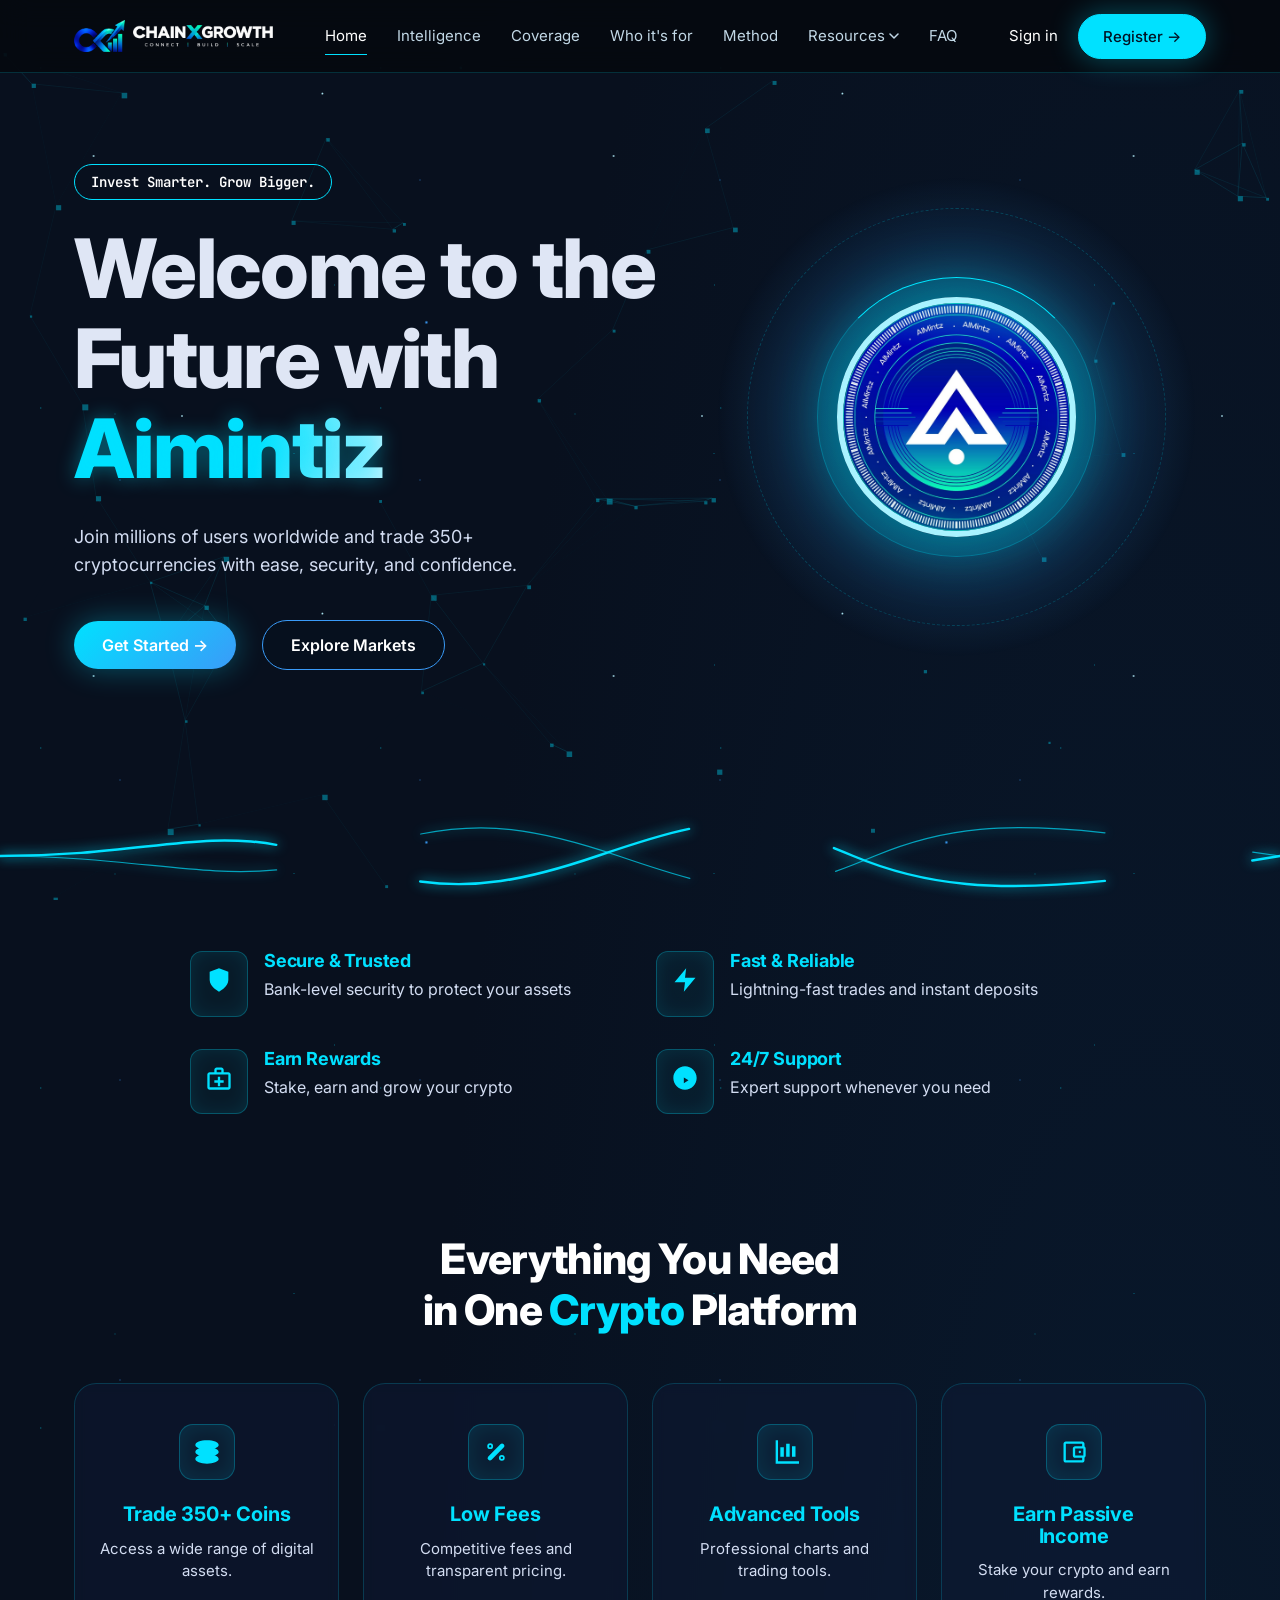
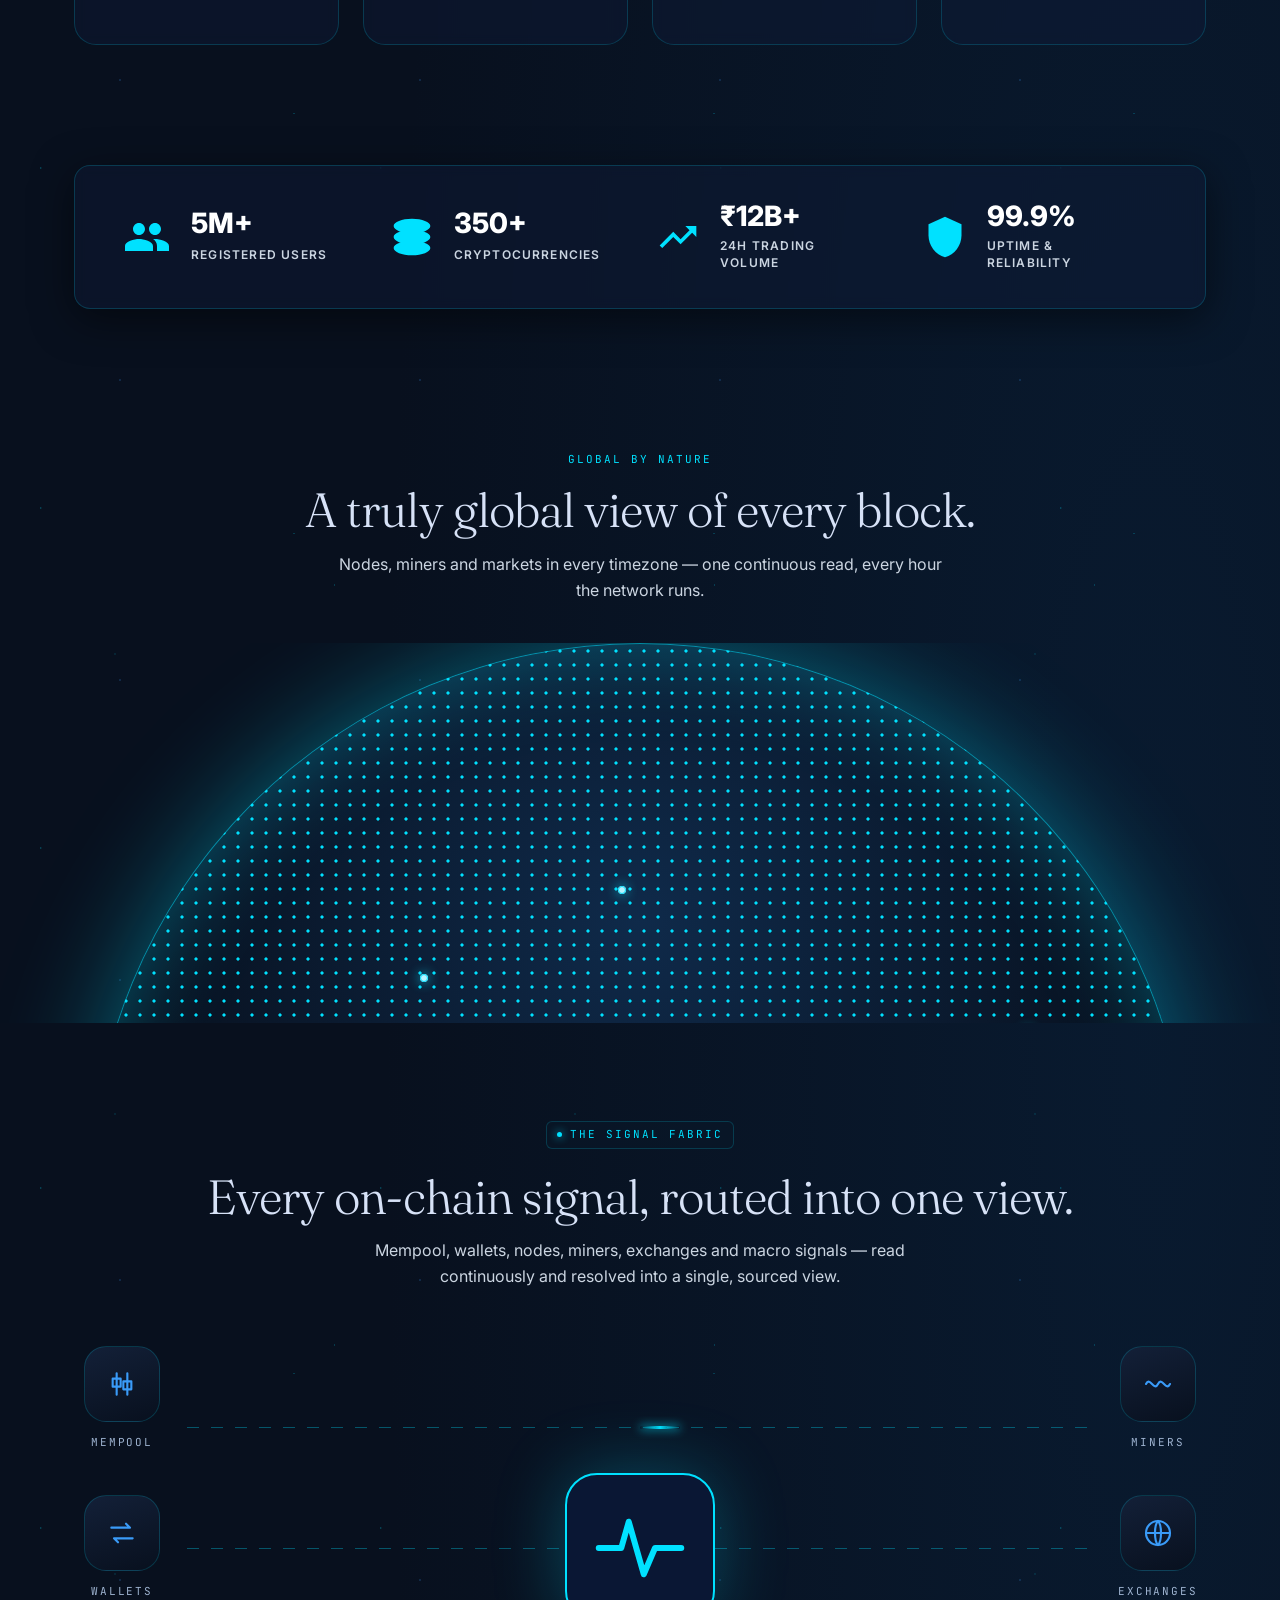
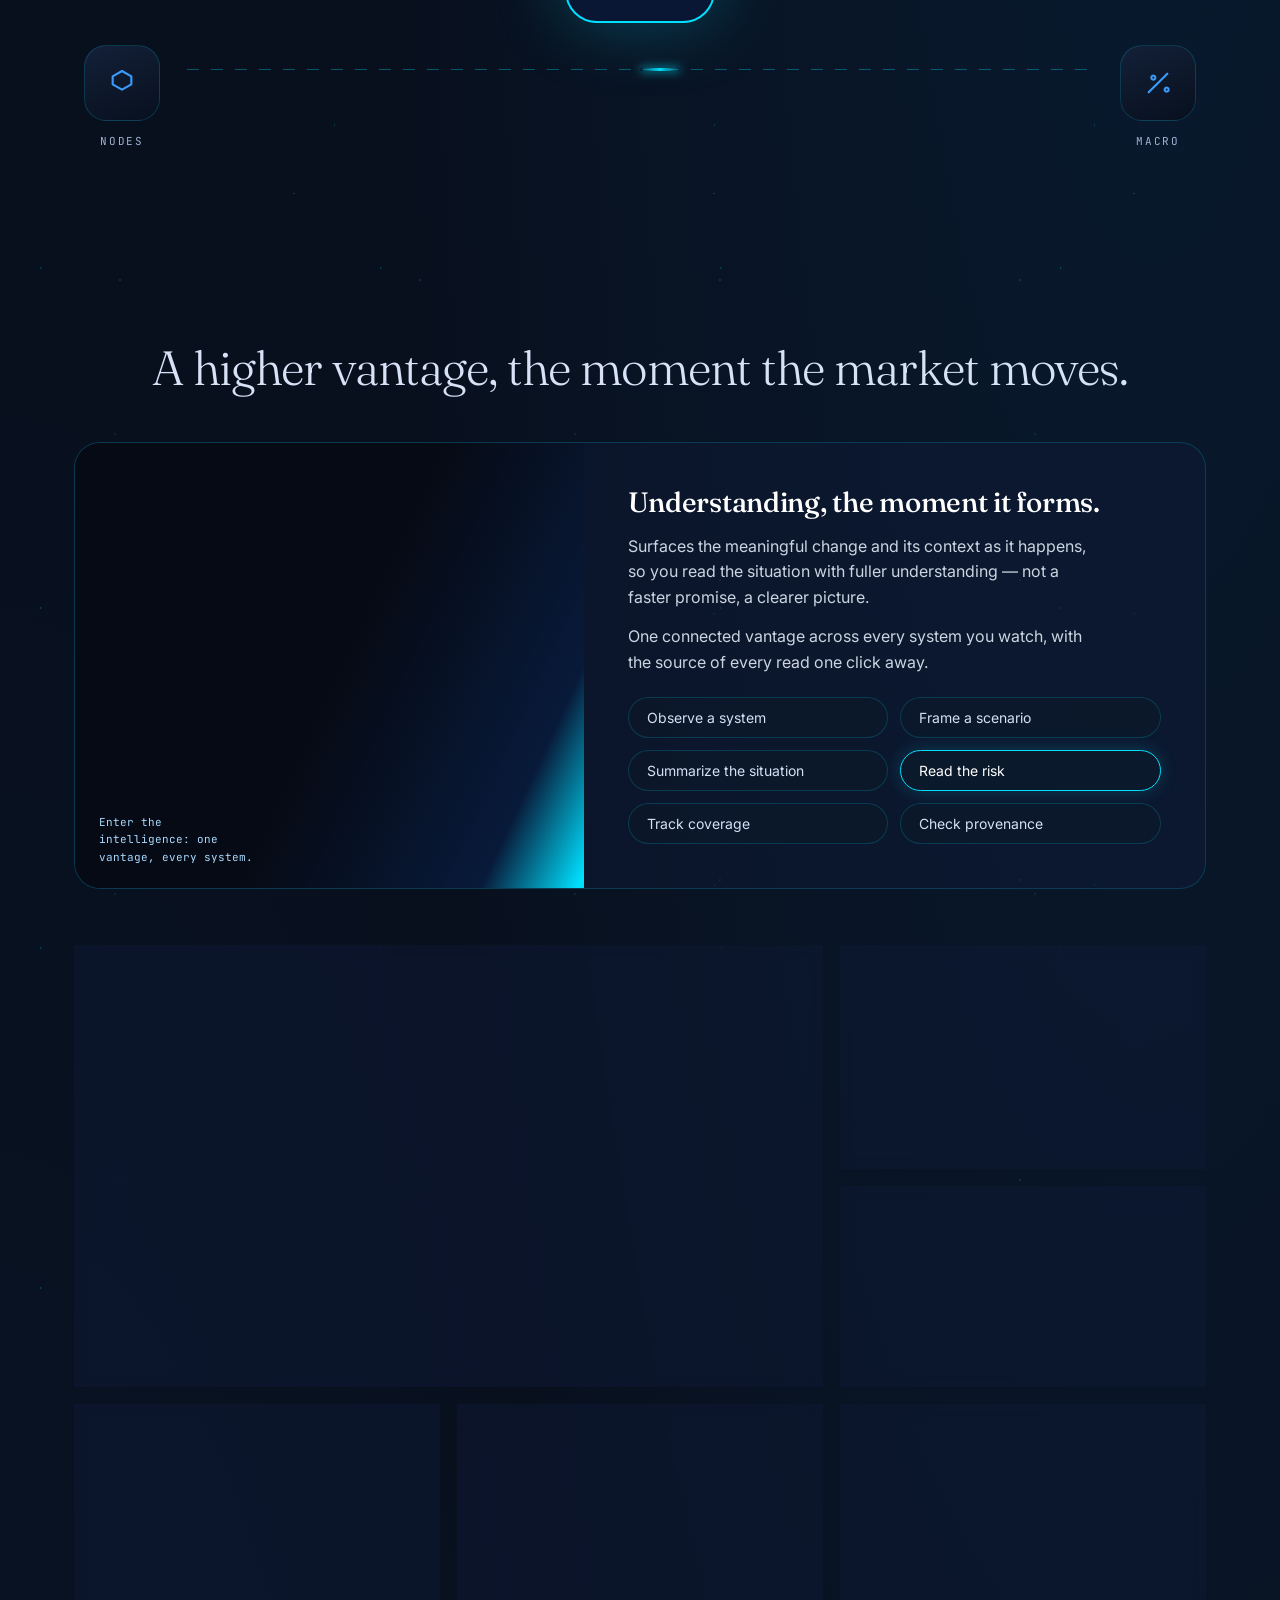
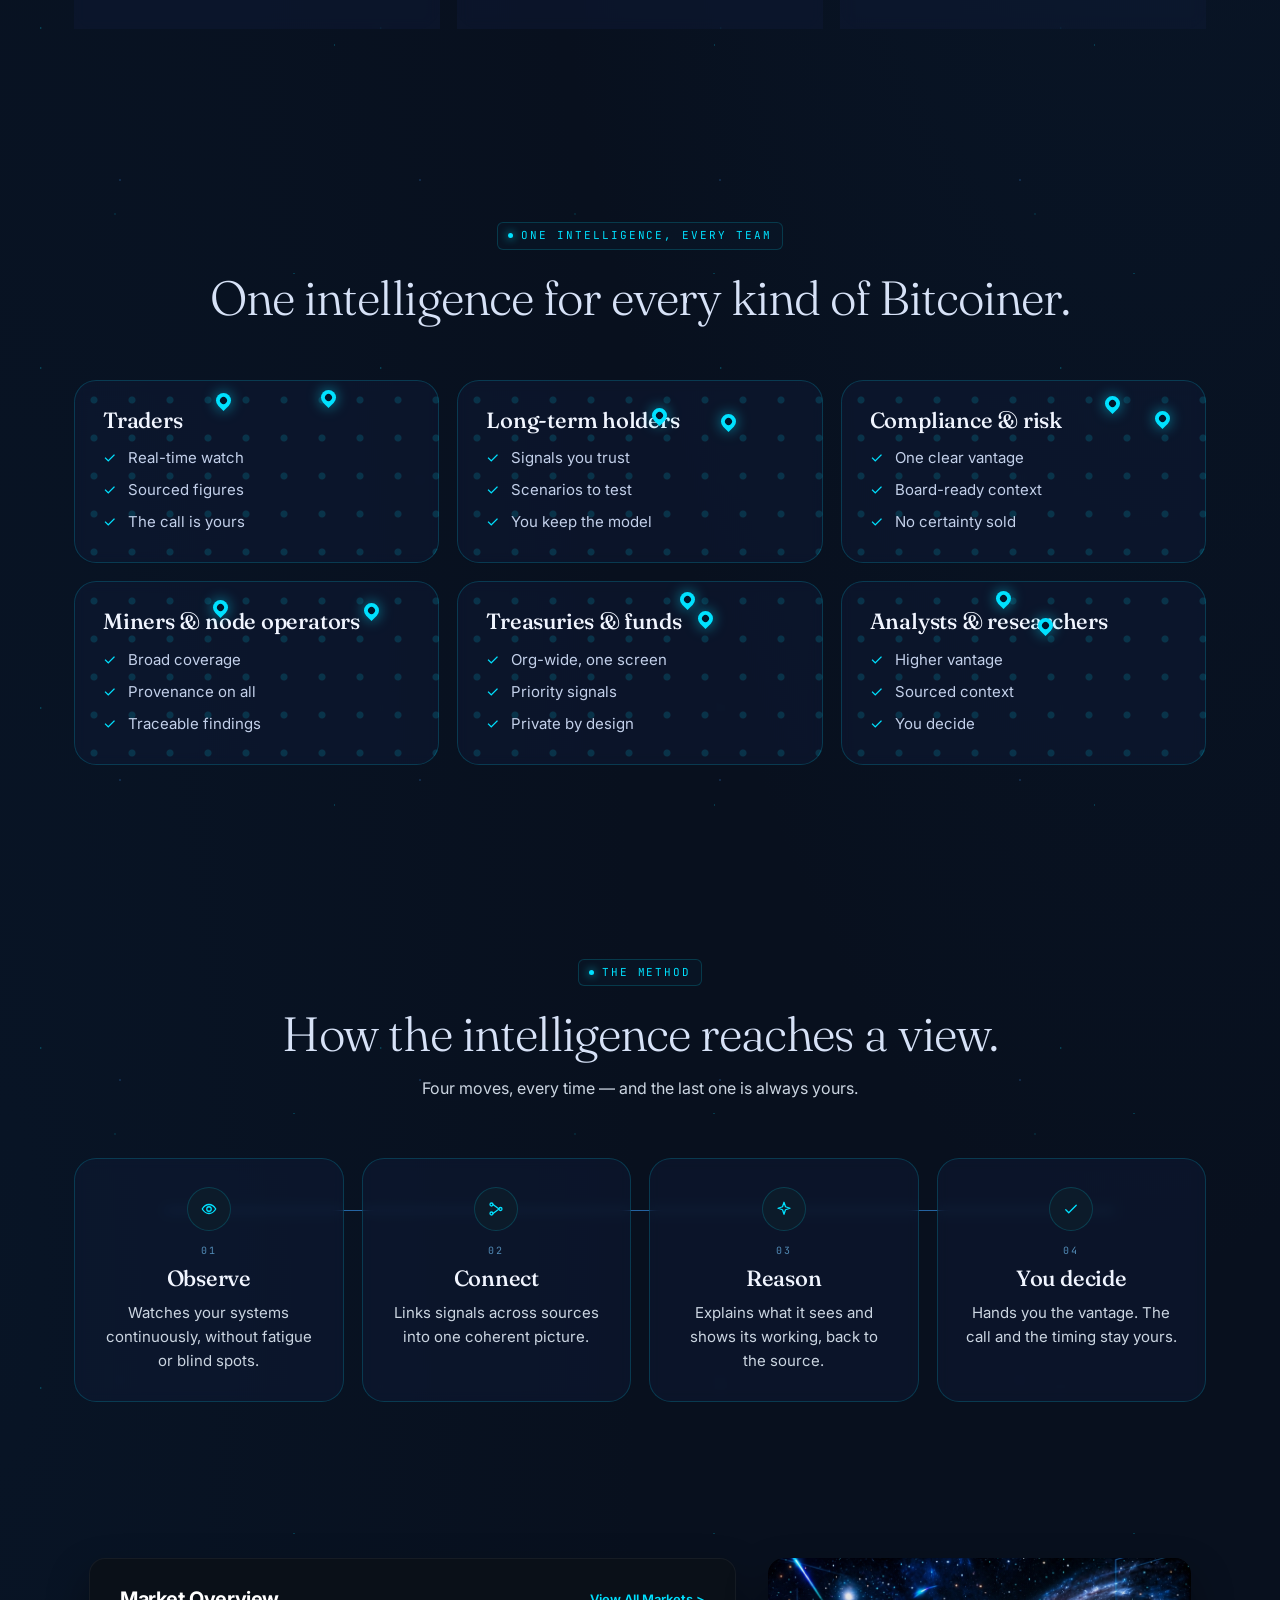
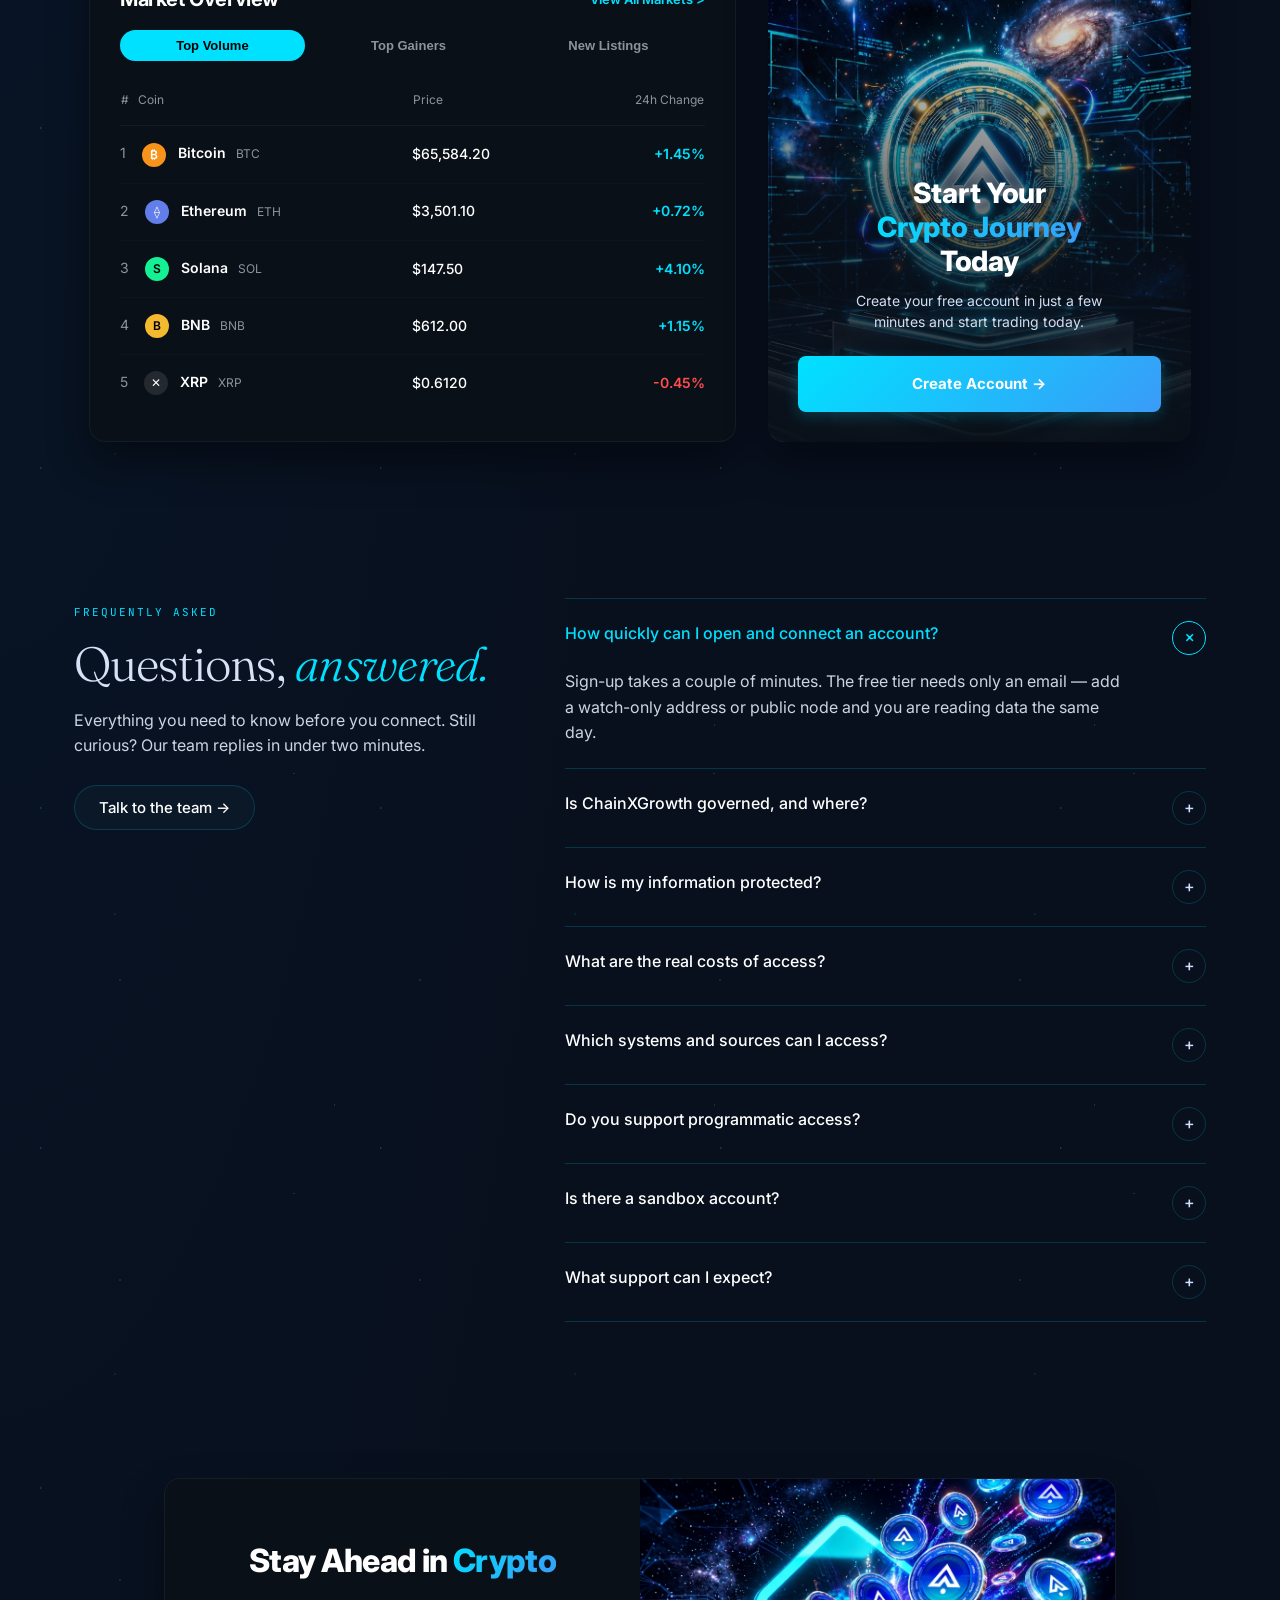
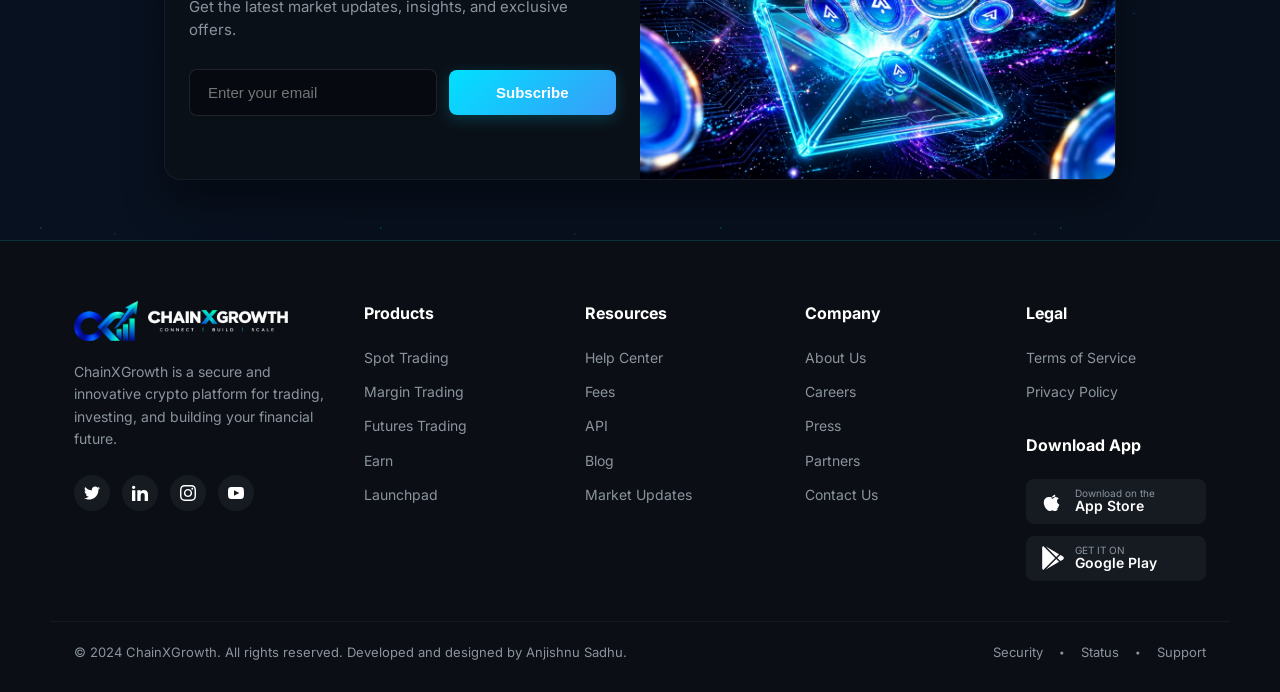
==== blockwatch-ai/index.html @ 96760d0c "major push" ====
<!DOCTYPE html>
<html lang="en">

<head>
    <meta charset="utf-8">
    <meta name="viewport" content="width=device-width, initial-scale=1, viewport-fit=cover">
    <title>ChainXGrowth — the mind that reads Bitcoin</title>
    <meta name="description"
        content="One intelligence watching the Bitcoin mempool, miners, wallets and markets — every figure sourced, every decision yours.">
    <meta name="theme-color" content="#08101e">
    <meta property="og:title" content="ChainXGrowth — the mind that reads Bitcoin">
    <meta property="og:description" content="Sourced, on-chain intelligence. Information only — not financial advice.">
    <link rel="icon" href="assets/favicon_padded2.png" type="image/png">
    <link rel="preconnect" href="https://fonts.googleapis.com">
    <link rel="preconnect" href="https://fonts.gstatic.com" crossorigin>
    <link
        href="https://fonts.googleapis.com/css2?family=Fraunces:ital,opsz,wght@0,9..144,300;0,9..144,500;1,9..144,400&family=Inter:wght@400;500&family=JetBrains+Mono:wght@400&display=swap"
        rel="stylesheet">
    <link rel="stylesheet" href="css/base.css">
    <link rel="stylesheet" href="css/background.css">
    <link rel="stylesheet" href="css/components.css">
    <link rel="stylesheet" href="css/nav.css">
    <link rel="stylesheet" href="css/hero.css">
    <link rel="stylesheet" href="css/globe.css">
    <link rel="stylesheet" href="css/fabric.css">
    <link rel="stylesheet" href="css/features.css">
    <link rel="stylesheet" href="css/showcase.css">
    <link rel="stylesheet" href="css/teams.css">
    <link rel="stylesheet" href="css/method.css">
    <link rel="stylesheet" href="css/terminal.css">
    <link rel="stylesheet" href="css/pricing.css">
    <link rel="stylesheet" href="css/faq.css">
    <link rel="stylesheet" href="css/footer.css">
    <link rel="stylesheet" href="css/animations.css">
    <link rel="stylesheet" href="css/responsive.css">
<style>
@keyframes float {
  0% { transform: translateY(0px); }
  50% { transform: translateY(-15px); }
  100% { transform: translateY(0px); }
}
</style>
<style>
@keyframes spinY {
  0% { transform: perspective(1000px) rotateY(0deg); }
  100% { transform: perspective(1000px) rotateY(360deg); }
}
</style>
</head>

<body>
    <!-- Background network animation -->
    <canvas id="bg"></canvas>
    <a class="skip" href="#main">Skip to content</a>
    <nav>
        <div class="wrap"><a class="logo" href="#" style="display:flex; align-items:center; gap:8px;"><img
                    src="logo%20image/logo%20new.png" style="height:32px;"><img src="logo%20image/logo%20new%202.png"
                    alt="ChainXGrowth" style="height:22px;"></a>
            <div class="links"><a class="on" href="#">Home</a><a href="#fabric">Intelligence</a><a
                    href="#vantage">Coverage</a><a href="#teams">Who it's for</a><a
                    href="#method">Method</a><!-- <a href="#pricing">Pricing</a> -->
                    <div class="res-dropdown" style="position:relative; display:flex; align-items:center;" tabindex="0">
                        <a href="javascript:void(0)" data-toggle="true" style="display:flex; align-items:center; gap:4px; padding-bottom:6px;">Resources <svg width="10" height="6" viewBox="0 0 10 6" fill="none"><path d="M1 1L5 5L9 1" stroke="currentColor" stroke-width="1.5" stroke-linecap="round" stroke-linejoin="round"/></svg></a>
                        <div class="dropdown-content" style="position:absolute; top:calc(100% + 5px); left:50%; transform:translateX(-50%); background:#0b111a; border:1px solid rgba(255,255,255,0.05); border-radius:12px; min-width:200px; box-shadow:0 10px 40px rgba(0,0,0,0.5); display:none; flex-direction:column; padding:8px; z-index:100;">
                            <a href="real-estates.html" class="res-item" style="display:flex; align-items:center; gap:12px; padding:10px 12px; color:#c2d8e6; text-decoration:none; border-radius:8px; transition: background 0.2s, color 0.2s; border:none; border-bottom:none;">
                                <div style="width:32px; height:32px; border-radius:8px; background:#1e293b; display:flex; justify-content:center; align-items:center; color:#3a9bf8;">
                                    <svg width="16" height="16" viewBox="0 0 24 24" fill="none" stroke="currentColor" stroke-width="2" stroke-linecap="round" stroke-linejoin="round"><path d="M3 9l9-7 9 7v11a2 2 0 0 1-2 2H5a2 2 0 0 1-2-2z"></path><polyline points="9 22 9 12 15 12 15 22"></polyline></svg>
                                </div>
                                <span style="font-weight:500; font-size:14.5px;">Real Estates</span>
                            </a>
                            <a href="sports.html" class="res-item" style="display:flex; align-items:center; gap:12px; padding:10px 12px; color:#c2d8e6; text-decoration:none; border-radius:8px; transition: background 0.2s, color 0.2s; border:none; border-bottom:none;">
                                <div style="width:32px; height:32px; border-radius:8px; background:#1e293b; display:flex; justify-content:center; align-items:center; color:#3a9bf8;">
                                    <svg width="16" height="16" viewBox="0 0 24 24" fill="none" stroke="currentColor" stroke-width="2" stroke-linecap="round" stroke-linejoin="round"><path d="M6 9H4.5a2.5 2.5 0 0 1 0-5H6"></path><path d="M18 9h1.5a2.5 2.5 0 0 0 0-5H18"></path><path d="M4 22h16"></path><path d="M10 14.66V17c0 .55-.47.98-.97 1.21C7.85 18.75 7 20.24 7 22"></path><path d="M14 14.66V17c0 .55.47.98.97 1.21C16.15 18.75 17 20.24 17 22"></path><path d="M18 2H6v7a6 6 0 0 0 12 0V2Z"></path></svg>
                                </div>
                                <span style="font-weight:500; font-size:14.5px;">Sports</span>
                            </a>
                            <a href="health.html" class="res-item" style="display:flex; align-items:center; gap:12px; padding:10px 12px; color:#c2d8e6; text-decoration:none; border-radius:8px; transition: background 0.2s, color 0.2s; border:none; border-bottom:none;">
                                <div style="width:32px; height:32px; border-radius:8px; background:#1e293b; display:flex; justify-content:center; align-items:center; color:#3a9bf8;">
                                    <svg width="16" height="16" viewBox="0 0 24 24" fill="none" stroke="currentColor" stroke-width="2" stroke-linecap="round" stroke-linejoin="round"><path d="M19 14c1.49-1.46 3-3.21 3-5.5A5.5 5.5 0 0 0 16.5 3c-1.76 0-3 .5-4.5 2-1.5-1.5-2.74-2-4.5-2A5.5 5.5 0 0 0 2 8.5c0 2.3 1.5 4.05 3 5.5l7 7Z"></path><path d="M3.22 12H9.5l.5-1 2 4.5 2-7 1.5 3.5h5.27"></path></svg>
                                </div>
                                <span style="font-weight:500; font-size:14.5px;">Health</span>
                            </a>
                            <a href="education.html" class="res-item" style="display:flex; align-items:center; gap:12px; padding:10px 12px; color:#c2d8e6; text-decoration:none; border-radius:8px; transition: background 0.2s, color 0.2s; border:none; border-bottom:none;">
                                <div style="width:32px; height:32px; border-radius:8px; background:#1e293b; display:flex; justify-content:center; align-items:center; color:#3a9bf8;">
                                    <svg width="16" height="16" viewBox="0 0 24 24" fill="none" stroke="currentColor" stroke-width="2" stroke-linecap="round" stroke-linejoin="round"><path d="M22 10v6M2 10l10-5 10 5-10 5z"></path><path d="M6 12v5c3 3 9 3 12 0v-5"></path></svg>
                                </div>
                                <span style="font-weight:500; font-size:14.5px;">Education</span>
                            </a>
                            <a href="entertainment.html" class="res-item" style="display:flex; align-items:center; gap:12px; padding:10px 12px; color:#c2d8e6; text-decoration:none; border-radius:8px; transition: background 0.2s, color 0.2s; border:none; border-bottom:none;">
                                <div style="width:32px; height:32px; border-radius:8px; background:#1e293b; display:flex; justify-content:center; align-items:center; color:#3a9bf8;">
                                    <svg width="16" height="16" viewBox="0 0 24 24" fill="none" stroke="currentColor" stroke-width="2" stroke-linecap="round" stroke-linejoin="round"><rect width="20" height="20" x="2" y="2" rx="2.18" ry="2.18"></rect><line x1="7" x2="7" y1="2" y2="22"></line><line x1="17" x2="17" y1="2" y2="22"></line><line x1="2" x2="7" y1="12" y2="12"></line><line x1="2" x2="7" y1="7" y2="7"></line><line x1="2" x2="7" y1="17" y2="17"></line><line x1="17" x2="22" y1="12" y2="12"></line><line x1="17" x2="22" y1="7" y2="7"></line><line x1="17" x2="22" y1="17" y2="17"></line></svg>
                                </div>
                                <span style="font-weight:500; font-size:14.5px;">Entertainment</span>
                            </a>
                        </div>
                    </div><a
                    href="#faq">FAQ</a></div>
            <div class="navr"><a class="si" href="#">Sign in</a><a class="btn pri" href="#pricing">Register →</a><button
                    class="menu" aria-label="Open menu" aria-expanded="false"><span></span><span></span></button></div>
        </div>
    </nav>

    <main id="main">
        <header class="hero">
            <div class="wrap">
                <div>
                    <div class="status mono"
                        style="border:1px solid var(--cy);border-radius:999px;padding:6px 16px;display:inline-block;color:#ffffff;text-transform:none;letter-spacing:normal;font-weight:600;font-size:14px;background:transparent;margin-bottom:24px;">
                        Invest Smarter. Grow Bigger.</div>
                    <h1
                        style="font-weight:800;font-family:var(--sans);font-size:clamp(48px,8vw,82px);line-height:1.1;margin-bottom:20px;">
                        Welcome to the Future with<br><em style="color:#00e1ff; font-style:normal; text-shadow:0 0 20px rgba(0,225,255,0.4);">Aimintiz</em></h1>
                    <p class="lead" style="font-size:18px;max-width:540px;margin-bottom:40px;color:#d3ddf2;">Join
                        millions of users worldwide and trade 350+ cryptocurrencies with ease, security, and confidence.
                    </p>
                    <div class="ctas"><a class="btn pri" href="#"
                            style="background:linear-gradient(135deg, #00e1ff, #3a9bf8);color:#fff;border:none;padding:14px 28px;font-weight:600;font-size:16px;">Get
                            Started →</a><a class="btn" href="#"
                            style="border:1px solid #3a9bf8;background:#06101e;color:#fff;padding:14px 28px;font-weight:600;font-size:16px;">Explore
                            Markets</a></div>
                </div>
                <div class="orb" role="img" aria-label="Spinning AIMintz">
                    <div class="coin">
                        <span style="overflow:hidden;"><img src="assets/aimintz_coin.jpg" alt="AIMintz" style="width:100%; height:100%; object-fit:cover;"></span>
                        <span style="overflow:hidden;"><img src="assets/aimintz_coin.jpg" alt="AIMintz" style="width:100%; height:100%; object-fit:cover;"></span>
                    </div>
                </div>
            </div>
        </header>

        <svg class="wave" viewBox="0 0 1200 110" preserveAspectRatio="none" aria-hidden="true">
            <path d="M0 55 C150 55 200 20 300 55 S450 95 560 55 S700 10 800 55 S1000 90 1200 55" stroke-width="2.4" />
            <path d="M0 55 C150 55 220 90 320 55 S470 15 580 55 S720 100 820 55 S1000 25 1200 55" stroke-width="1.2"
                opacity=".7" />
        </svg>


        <section id="features" style="padding: 40px 0;">
            <div class="wrap">
                <div
                    style="display:grid; grid-template-columns: repeat(auto-fit, minmax(280px, 1fr)); gap: 32px; max-width: 900px; margin: 0 auto;">

                    <div style="display:flex; gap:16px; align-items:flex-start;">
                        <div
                            style="background:rgba(0,225,255,0.05); border:1px solid rgba(0,225,255,0.3); border-radius:12px; padding:14px; box-shadow:0 0 20px rgba(0,225,255,0.1) inset;">
                            <svg viewBox="0 0 24 24" style="width:28px;height:28px;fill:var(--cy);">
                                <path d="M12 22s8-4 8-10V5l-8-3-8 3v7c0 6 8 10 8 10z" />
                            </svg>
                        </div>
                        <div>
                            <h3
                                style="color:var(--cy); font-family:var(--sans); font-weight:700; font-size:18px; margin-bottom:8px;">
                                Secure & Trusted</h3>
                            <p style="color:#d3ddf2; font-size:16px; margin:0; line-height:1.4;">Bank-level security to
                                protect your assets</p>
                        </div>
                    </div>

                    <div style="display:flex; gap:16px; align-items:flex-start;">
                        <div
                            style="background:rgba(0,225,255,0.05); border:1px solid rgba(0,225,255,0.3); border-radius:12px; padding:14px; box-shadow:0 0 20px rgba(0,225,255,0.1) inset;">
                            <svg viewBox="0 0 24 24" style="width:28px;height:28px;fill:var(--cy);">
                                <path d="M13 2L3 14h9l-1 8 10-12h-9l1-8z" />
                            </svg>
                        </div>
                        <div>
                            <h3
                                style="color:var(--cy); font-family:var(--sans); font-weight:700; font-size:18px; margin-bottom:8px;">
                                Fast & Reliable</h3>
                            <p style="color:#d3ddf2; font-size:16px; margin:0; line-height:1.4;">Lightning-fast trades
                                and instant deposits</p>
                        </div>
                    </div>

                    <div style="display:flex; gap:16px; align-items:flex-start;">
                        <div
                            style="background:rgba(0,225,255,0.05); border:1px solid rgba(0,225,255,0.3); border-radius:12px; padding:14px; box-shadow:0 0 20px rgba(0,225,255,0.1) inset;">
                            <svg viewBox="0 0 24 24" style="width:28px;height:28px;fill:var(--cy);">
                                <path
                                    d="M20 7h-4V5c0-1.1-.9-2-2-2h-4c-1.1 0-2 .9-2 2v2H4c-1.1 0-2 .9-2 2v11c0 1.1.9 2 2 2h16c1.1 0 2-.9 2-2V9c0-1.1-.9-2-2-2zM10 5h4v2h-4V5zm10 15H4V9h16v11zM11 11h2v3h3v2h-3v3h-2v-3H8v-2h3v-3z" />
                            </svg>
                        </div>
                        <div>
                            <h3
                                style="color:var(--cy); font-family:var(--sans); font-weight:700; font-size:18px; margin-bottom:8px;">
                                Earn Rewards</h3>
                            <p style="color:#d3ddf2; font-size:16px; margin:0; line-height:1.4;">Stake, earn and grow
                                your crypto</p>
                        </div>
                    </div>

                    <div style="display:flex; gap:16px; align-items:flex-start;">
                        <div
                            style="background:rgba(0,225,255,0.05); border:1px solid rgba(0,225,255,0.3); border-radius:12px; padding:14px; box-shadow:0 0 20px rgba(0,225,255,0.1) inset;">
                            <svg viewBox="0 0 24 24" style="width:28px;height:28px;fill:var(--cy);">
                                <path
                                    d="M12 2C6.48 2 2 6.48 2 12s4.48 10 10 10 10-4.48 10-10S17.52 2 12 2zm-1 14.5v-5l4 2.5-4 2.5z" />
                            </svg>
                        </div>
                        <div>
                            <h3
                                style="color:var(--cy); font-family:var(--sans); font-weight:700; font-size:18px; margin-bottom:8px;">
                                24/7 Support</h3>
                            <p style="color:#d3ddf2; font-size:16px; margin:0; line-height:1.4;">Expert support whenever
                                you need</p>
                        </div>
                    </div>

                </div>
            </div>
        </section>

        <section id="everything" style="padding: 80px 0; position:relative; z-index:10;">
            <div class="wrap center">
                <h2
                    style="font-weight:800; font-family:var(--sans); font-size: clamp(32px, 5vw, 42px); color:var(--tx); line-height: 1.2; margin-bottom:48px;">
                    Everything You Need <br>in One <span style="color:var(--cy);">Crypto</span> Platform
                </h2>
                <div style="display:grid; grid-template-columns: repeat(auto-fit, minmax(240px, 1fr)); gap: 24px;">

                    <div class="card" style="text-align:center; padding:40px 24px;">
                        <div
                            style="width:56px; height:56px; background:rgba(0,225,255,0.05); border:1px solid rgba(0,225,255,0.3); border-radius:14px; display:inline-flex; align-items:center; justify-content:center; margin-bottom:24px; box-shadow:0 0 20px rgba(0,225,255,0.1) inset;">
                            <svg width="28" height="28" viewBox="0 0 24 24" fill="var(--cy)">
                                <path
                                    d="M12 2C6.48 2 2 3.79 2 6s4.48 4 10 4 10-1.79 10-4-4.48-4-10-4zm0 6c-5.52 0-10 1.79-10 4s4.48 4 10 4 10-1.79 10-4-4.48-4-10-4zm0 6c-5.52 0-10 1.79-10 4s4.48 4 10 4 10-1.79 10-4-4.48-4-10-4z" />
                            </svg>
                        </div>
                        <h3
                            style="font-family:var(--sans); font-weight:700; font-size:20px; color:var(--cy); margin-bottom:12px;">
                            Trade 350+ Coins</h3>
                        <p style="color:#d3ddf2; font-size:15px; margin:0; line-height:1.5;">Access a wide range of
                            digital assets.</p>
                    </div>

                    <div class="card" style="text-align:center; padding:40px 24px;">
                        <div
                            style="width:56px; height:56px; background:rgba(0,225,255,0.05); border:1px solid rgba(0,225,255,0.3); border-radius:14px; display:inline-flex; align-items:center; justify-content:center; margin-bottom:24px; box-shadow:0 0 20px rgba(0,225,255,0.1) inset;">
                            <svg width="28" height="28" viewBox="0 0 24 24" fill="var(--cy)">
                                <path
                                    d="M7 4.5a2.5 2.5 0 100 5 2.5 2.5 0 000-5zm0 3.5a1 1 0 110-2 1 1 0 010 2zm10 6.5a2.5 2.5 0 100 5 2.5 2.5 0 000-5zm0 3.5a1 1 0 110-2 1 1 0 010 2zM5.414 18.586a2 2 0 010-2.828l10.344-10.344a2 2 0 112.828 2.828L8.242 18.586a2 2 0 01-2.828 0z" />
                            </svg>
                        </div>
                        <h3
                            style="font-family:var(--sans); font-weight:700; font-size:20px; color:var(--cy); margin-bottom:12px;">
                            Low Fees</h3>
                        <p style="color:#d3ddf2; font-size:15px; margin:0; line-height:1.5;">Competitive fees and
                            transparent pricing.</p>
                    </div>

                    <div class="card" style="text-align:center; padding:40px 24px;">
                        <div
                            style="width:56px; height:56px; background:rgba(0,225,255,0.05); border:1px solid rgba(0,225,255,0.3); border-radius:14px; display:inline-flex; align-items:center; justify-content:center; margin-bottom:24px; box-shadow:0 0 20px rgba(0,225,255,0.1) inset;">
                            <svg width="28" height="28" viewBox="0 0 24 24" fill="var(--cy)">
                                <path d="M4 2v20h20v-2H6V2H4zm4 14h3v-8H8v8zm5 0h3v-11h-3v11zm5 0h3V7h-3v7z" />
                            </svg>
                        </div>
                        <h3
                            style="font-family:var(--sans); font-weight:700; font-size:20px; color:var(--cy); margin-bottom:12px;">
                            Advanced Tools</h3>
                        <p style="color:#d3ddf2; font-size:15px; margin:0; line-height:1.5;">Professional charts and
                            trading tools.</p>
                    </div>

                    <div class="card" style="text-align:center; padding:40px 24px;">
                        <div
                            style="width:56px; height:56px; background:rgba(0,225,255,0.05); border:1px solid rgba(0,225,255,0.3); border-radius:14px; display:inline-flex; align-items:center; justify-content:center; margin-bottom:24px; box-shadow:0 0 20px rgba(0,225,255,0.1) inset;">
                            <svg width="28" height="28" viewBox="0 0 24 24" fill="var(--cy)">
                                <path
                                    d="M21 7.28V5c0-1.1-.9-2-2-2H5c-1.11 0-2 .9-2 2v14c0 1.1.89 2 2 2h14c1.1 0 2-.9 2-2v-2.28c.59-.35 1-.98 1-1.72V9c0-.74-.41-1.37-1-1.72zM20 9v6h-7V9h7zM5 19V5h14v2h-6c-1.1 0-2 .9-2 2v6c0 1.1.9 2 2 2h6v2H5zm12-8c.55 0 1 .45 1 1s-.45 1-1 1-1-.45-1-1 .45-1 1-1z" />
                            </svg>
                        </div>
                        <h3
                            style="font-family:var(--sans); font-weight:700; font-size:20px; color:var(--cy); margin-bottom:12px;">
                            Earn Passive<br>Income</h3>
                        <p style="color:#d3ddf2; font-size:15px; margin:0; line-height:1.5;">Stake your crypto and earn
                            rewards.</p>
                    </div>

                </div>
            </div>
        </section>

        <section class="wrap" style="position:relative; z-index:11; margin-top:40px; margin-bottom:40px;">
            <div style="background:var(--card); border:1px solid var(--line); border-radius:16px; padding:36px 48px; display:flex; flex-wrap:wrap; justify-content:space-between; align-items:center; gap:32px; box-shadow:0 10px 40px rgba(0,0,0,0.5); backdrop-filter:blur(6px); transition: transform 0.35s, box-shadow 0.35s, border-color 0.35s; cursor:pointer;"
                onmouseover="this.style.transform='translateY(-5px)'; this.style.boxShadow='0 12px 40px rgba(0,225,255,0.1)'; this.style.borderColor='var(--cy)'"
                onmouseout="this.style.transform='none'; this.style.boxShadow='0 10px 40px rgba(0,0,0,0.5)'; this.style.borderColor='var(--line)'">

                <div style="display:flex; align-items:center; gap:20px; flex:1; min-width: 180px;">
                    <svg width="48" height="48" viewBox="0 0 24 24" fill="var(--cy)">
                        <path
                            d="M16 11c1.66 0 2.99-1.34 2.99-3S17.66 5 16 5c-1.66 0-3 1.34-3 3s1.34 3 3 3zm-8 0c1.66 0 2.99-1.34 2.99-3S9.66 5 8 5C6.34 5 5 6.34 5 8s1.34 3 3 3zm0 2c-2.33 0-7 1.17-7 3.5V19h14v-2.5c0-2.33-4.67-3.5-7-3.5zm8 0c-.29 0-.62.02-.97.05 1.16.84 1.97 1.97 1.97 3.45V19h6v-2.5c0-2.33-4.67-3.5-7-3.5z" />
                    </svg>
                    <div>
                        <div
                            style="color:var(--tx); font-size:28px; font-weight:800; font-family:var(--sans); line-height:1;">
                            5M+</div>
                        <div
                            style="color:var(--mut); font-size:12px; font-weight:600; letter-spacing:0.1em; margin-top:8px; font-family:var(--sans);">
                            REGISTERED USERS</div>
                    </div>
                </div>

                <div style="display:flex; align-items:center; gap:20px; flex:1; min-width: 180px;">
                    <svg width="44" height="44" viewBox="0 0 24 24" fill="var(--cy)">
                        <path
                            d="M12 2C6.48 2 2 3.79 2 6s4.48 4 10 4 10-1.79 10-4-4.48-4-10-4zm0 6c-5.52 0-10 1.79-10 4s4.48 4 10 4 10-1.79 10-4-4.48-4-10-4zm0 6c-5.52 0-10 1.79-10 4s4.48 4 10 4 10-1.79 10-4-4.48-4-10-4z" />
                    </svg>
                    <div>
                        <div
                            style="color:var(--tx); font-size:28px; font-weight:800; font-family:var(--sans); line-height:1;">
                            350+</div>
                        <div
                            style="color:var(--mut); font-size:12px; font-weight:600; letter-spacing:0.1em; margin-top:8px; font-family:var(--sans);">
                            CRYPTOCURRENCIES</div>
                    </div>
                </div>

                <div style="display:flex; align-items:center; gap:20px; flex:1; min-width: 180px;">
                    <svg width="44" height="44" viewBox="0 0 24 24" fill="var(--cy)">
                        <path d="M16 6l2.29 2.29-4.88 4.88-4-4L2 16.59 3.41 18l6-6 4 4 6.3-6.29L22 12V6z" />
                    </svg>
                    <div>
                        <div
                            style="color:var(--tx); font-size:28px; font-weight:800; font-family:var(--sans); line-height:1;">
                            ₹12B+</div>
                        <div
                            style="color:var(--mut); font-size:12px; font-weight:600; letter-spacing:0.1em; margin-top:8px; line-height:1.4; font-family:var(--sans);">
                            24H TRADING<br>VOLUME</div>
                    </div>
                </div>

                <div style="display:flex; align-items:center; gap:20px; flex:1; min-width: 180px;">
                    <svg width="44" height="44" viewBox="0 0 24 24" fill="var(--cy)">
                        <path d="M12 1L3 5v6c0 5.55 3.84 10.74 9 12 5.16-1.26 9-6.45 9-12V5l-9-4z" />
                    </svg>
                    <div>
                        <div
                            style="color:var(--tx); font-size:28px; font-weight:800; font-family:var(--sans); line-height:1;">
                            99.9%</div>
                        <div
                            style="color:var(--mut); font-size:12px; font-weight:600; letter-spacing:0.1em; margin-top:8px; line-height:1.4; font-family:var(--sans);">
                            UPTIME &<br>RELIABILITY</div>
                    </div>
                </div>

            </div>
        </section>

        <section id="globe" style="padding-bottom:0">
            <div class="wrap center"><span class="mono" style="color:var(--cy)">Global by nature</span>
                <h2 style="margin-top:14px">A truly global view of every block.</h2>
                <p class="lead" style="margin-bottom:0">Nodes, miners and markets in every timezone — one continuous
                    read, every hour the network runs.</p>
            </div>
            <div class="gw">
                <div class="globe" id="globe-el"></div>
            </div>
        </section>
        <section id="fabric">
            <div class="wrap center"><span class="tag mono">The signal fabric</span>
                <h2 style="margin-top:22px">Every on-chain signal, routed into one view.</h2>
                <p class="lead">Mempool, wallets, nodes, miners, exchanges and macro signals — read continuously and
                    resolved into a single, sourced view.</p>
                <div class="fabric">
                    <div class="col">
                        <div class="node">
                            <div><svg viewBox="0 0 24 24">
                                    <path d="M8 4v16M16 4v16M5 8h6v6H5zM13 10h6v6h-6z" />
                                </svg></div><span class="mono">Mempool</span>
                        </div>
                        <div class="node">
                            <div><svg viewBox="0 0 24 24">
                                    <path d="M4 8h14l-3-3M20 16H6l3 3" />
                                </svg></div><span class="mono">Wallets</span>
                        </div>
                        <div class="node">
                            <div><svg viewBox="0 0 24 24">
                                    <path d="M12 3l7 4v6l-7 4-7-4V7z" />
                                </svg></div><span class="mono">Nodes</span>
                        </div>
                    </div>
                    <div class="mid">
                        <div class="core"><svg viewBox="0 0 24 24">
                                <path d="M1 12h6l2-7 4 14 3-7h7" />
                            </svg></div>
                    </div>
                    <div class="col r">
                        <div class="node">
                            <div><svg viewBox="0 0 24 24">
                                    <path d="M3 12c3-6 6 6 9 0s6 6 9 0" />
                                </svg></div><span class="mono">Miners</span>
                        </div>
                        <div class="node">
                            <div><svg viewBox="0 0 24 24">
                                    <circle cx="12" cy="12" r="9" />
                                    <path d="M3 12h18M12 3c3 3 3 15 0 18M12 3c-3 3-3 15 0 18" />
                                </svg></div><span class="mono">Exchanges</span>
                        </div>
                        <div class="node">
                            <div><svg viewBox="0 0 24 24">
                                    <path d="M19 5L5 19M7 8a1.5 1.5 0 100-.01M17 17a1.5 1.5 0 100-.01" />
                                </svg></div><span class="mono">Macro</span>
                        </div>
                    </div>
                </div>
            </div>
        </section>

        <section id="vantage">
            <div class="wrap">
                <h2>A higher vantage, the moment the market moves.</h2>
                <div class="show">
                    <div class="beam"><small>Enter the intelligence: one vantage, every system.</small></div>
                    <div class="body">
                        <h3>Understanding, the moment it forms.</h3>
                        <p>Surfaces the meaningful change and its context as it happens, so you read the situation with
                            fuller understanding — not a faster promise, a clearer picture.</p>
                        <p>One connected vantage across every system you watch, with the source of every read one click
                            away.</p>
                        <div class="chips" id="chips"><button class="chip">Observe a system</button><button
                                class="chip">Frame a scenario</button><button class="chip">Summarize the
                                situation</button><button class="chip on">Read the risk</button><button
                                class="chip">Track coverage</button><button class="chip">Check provenance</button></div>
                    </div>
                </div>

                <div class="bento">
                    <div class="card b1">
                        <h3>Global network coverage</h3>
                        <p>Coverage spanning every system and source domain. Each figure carries its source — Live,
                            Preview, or Roadmap.</p>
                    </div>
                    <div class="card b2">
                        <div class="ic"><svg viewBox="0 0 24 24">
                                <path d="M12 3l9 5-9 5-9-5zM3 13l9 5 9-5" />
                            </svg></div>
                        <h3>One terminal for the whole network</h3>
                        <p>Mempool, nodes, wallets and markets — observed from a single workspace.</p>
                    </div>
                    <div class="card b3">
                        <div class="ic"><svg viewBox="0 0 24 24">
                                <rect x="5" y="11" width="14" height="9" rx="2" />
                                <path d="M8 11V8a4 4 0 018 0v3" />
                            </svg></div>
                        <h3>Private by design</h3>
                        <p>Your watchlists, addresses and notes stay yours — never sold or used against you.</p>
                    </div>
                    <div class="card b4">
                        <div class="ic"><svg viewBox="0 0 24 24">
                                <path d="M14 4h6v6M10 20H4v-6M20 4l-7 7M4 20l7-7" />
                            </svg></div>
                        <h3>Scales from one wallet to a treasury</h3>
                        <p>The same vantage for a solo holder or a fund, whatever your size.</p>
                    </div>
                    <div class="card b5">
                        <div class="ic"><svg viewBox="0 0 24 24">
                                <circle cx="12" cy="12" r="3" />
                                <path d="M3 12s3.5-6 9-6 9 6 9 6-3.5 6-9 6-9-6-9-6z" />
                            </svg></div>
                        <h3>Assists, never decides</h3>
                        <p>It frames the options and shows its working. The decision and timing stay yours.</p>
                    </div>
                    <div class="card b6">
                        <div class="ic"><svg viewBox="0 0 24 24">
                                <path d="M6 3h8l4 4v14H6zM14 3v4h4" />
                            </svg></div>
                        <h3>Every number carries its source</h3>
                        <p>Live, Preview or Roadmap on every figure. Roadmap is never shown as fact.</p>
                    </div>
                </div>
            </div>
        </section>

        <section id="teams">
            <div class="wrap center"><span class="tag mono">One intelligence, every team</span>
                <h2 style="margin-top:22px">One intelligence for every kind of Bitcoiner.</h2>
                <div class="grid3" style="text-align:left">
                    <div class="card">
                        <h3>Traders</h3>
                        <ul>
                            <li>Real-time watch</li>
                            <li>Sourced figures</li>
                            <li>The call is yours</li>
                        </ul>
                    </div>
                    <div class="card">
                        <h3>Long-term holders</h3>
                        <ul>
                            <li>Signals you trust</li>
                            <li>Scenarios to test</li>
                            <li>You keep the model</li>
                        </ul>
                    </div>
                    <div class="card">
                        <h3>Compliance &amp; risk</h3>
                        <ul>
                            <li>One clear vantage</li>
                            <li>Board-ready context</li>
                            <li>No certainty sold</li>
                        </ul>
                    </div>
                    <div class="card">
                        <h3>Miners &amp; node operators</h3>
                        <ul>
                            <li>Broad coverage</li>
                            <li>Provenance on all</li>
                            <li>Traceable findings</li>
                        </ul>
                    </div>
                    <div class="card">
                        <h3>Treasuries &amp; funds</h3>
                        <ul>
                            <li>Org-wide, one screen</li>
                            <li>Priority signals</li>
                            <li>Private by design</li>
                        </ul>
                    </div>
                    <div class="card">
                        <h3>Analysts &amp; researchers</h3>
                        <ul>
                            <li>Higher vantage</li>
                            <li>Sourced context</li>
                            <li>You decide</li>
                        </ul>
                    </div>
                </div>
            </div>
        </section>

        <section id="method">
            <div class="wrap center"><span class="tag mono">The method</span>
                <h2 style="margin-top:22px">How the intelligence reaches a view.</h2>
                <p class="lead">Four moves, every time — and the last one is always yours.</p>
                <div class="steps">
                    <div class="card step">
                        <div class="ic"><svg viewBox="0 0 24 24">
                                <circle cx="12" cy="12" r="3" />
                                <path d="M3 12s3.5-6 9-6 9 6 9 6-3.5 6-9 6-9-6-9-6z" />
                            </svg></div><span class="mono">01</span>
                        <h3>Observe</h3>
                        <p>Watches your systems continuously, without fatigue or blind spots.</p>
                    </div>
                    <div class="card step">
                        <div class="ic"><svg viewBox="0 0 24 24">
                                <circle cx="6" cy="6" r="2" />
                                <circle cx="18" cy="12" r="2" />
                                <circle cx="6" cy="18" r="2" />
                                <path d="M8 6l8 6M8 18l8-6" />
                            </svg></div><span class="mono">02</span>
                        <h3>Connect</h3>
                        <p>Links signals across sources into one coherent picture.</p>
                    </div>
                    <div class="card step">
                        <div class="ic"><svg viewBox="0 0 24 24">
                                <path d="M12 3l2 6 6 2-6 2-2 6-2-6-6-2 6-2z" />
                            </svg></div><span class="mono">03</span>
                        <h3>Reason</h3>
                        <p>Explains what it sees and shows its working, back to the source.</p>
                    </div>
                    <div class="card step">
                        <div class="ic"><svg viewBox="0 0 24 24">
                                <path d="M5 13l4 4L19 7" />
                            </svg></div><span class="mono">04</span>
                        <h3>You decide</h3>
                        <p>Hands you the vantage. The call and the timing stay yours.</p>
                    </div>
                </div>
            </div>
        </section>

        <section id="market-overview" style="padding: 60px 0;">
            <div class="wrap" style="max-width:1150px; display:flex; flex-wrap:wrap; gap:32px;">
                
                <!-- Left Column: Market Overview -->
                <div style="flex: 2 1 400px; min-width: 0; background:#0a1018; border-radius:16px; padding:30px; border:1px solid rgba(255,255,255,0.05); box-shadow:0 20px 40px rgba(0,0,0,0.4); box-sizing:border-box;">
                    <div style="display:flex; flex-wrap:wrap; justify-content:space-between; align-items:center; margin-bottom:20px; gap:10px;">
                        <h2 style="font-family:var(--sans); font-size:20px; font-weight:700; color:#fff; margin:0;">Market Overview</h2>
                        <a href="#" style="color:var(--cy); font-size:13px; font-weight:600; text-decoration:none;">View All Markets &gt;</a>
                    </div>
                    
                    <div style="display:flex; flex-wrap:wrap; gap:10px; margin-bottom:24px; padding-bottom:4px;" id="market-tabs">
                        <button onclick="switchTab('volume', this)" style="background:var(--cy); color:#000; border:none; padding:8px 18px; border-radius:99px; font-size:13px; font-weight:600; cursor:pointer; flex: 1 1 auto; text-align:center; white-space:nowrap;">Top Volume</button>
                        <button onclick="switchTab('gainers', this)" style="background:transparent; color:#8b949e; border:none; padding:8px 18px; border-radius:99px; font-size:13px; font-weight:600; cursor:pointer; flex: 1 1 auto; text-align:center; white-space:nowrap;">Top Gainers</button>
                        <button onclick="switchTab('new', this)" style="background:transparent; color:#8b949e; border:none; padding:8px 18px; border-radius:99px; font-size:13px; font-weight:600; cursor:pointer; flex: 1 1 auto; text-align:center; white-space:nowrap;">New Listings</button>
                    </div>

                    <div style="overflow-x:auto;">
                        <table style="width:100%; min-width:350px; border-collapse:collapse; text-align:left; font-size:14px;">
                            <thead>
                                <tr style="color:#8b949e; font-size:12px; font-weight:500;">
                                    <th style="width:50%; padding-bottom:16px; border-bottom:1px solid rgba(255,255,255,0.05); font-weight:normal;"># &nbsp; Coin</th>
                                    <th style="width:25%; padding-bottom:16px; border-bottom:1px solid rgba(255,255,255,0.05); font-weight:normal;">Price</th>
                                    <th style="width:25%; padding-bottom:16px; border-bottom:1px solid rgba(255,255,255,0.05); font-weight:normal; text-align:right;">24h Change</th>
                                </tr>
                            </thead>
                            <tbody id="market-table-body">
                                <tr>
                                    <td style="padding:16px 0; color:#fff; font-weight:600; border-bottom:1px solid rgba(255,255,255,0.02); white-space:nowrap;"><span style="color:#8b949e; margin-right:12px; font-weight:400;">1</span> <span style="display:inline-block; width:24px; height:24px; background:#f7931a; border-radius:50%; text-align:center; line-height:24px; margin-right:8px; vertical-align:middle; font-size:12px;">₿</span> Bitcoin <span style="color:#8b949e; font-size:12px; margin-left:6px; font-weight:400;">BTC</span></td>
                                    <td style="padding:16px 0; color:#fff; font-weight:500; border-bottom:1px solid rgba(255,255,255,0.02);">$65,584.20</td>
                                    <td style="padding:16px 0; color:#00e1ff; font-weight:600; text-align:right; border-bottom:1px solid rgba(255,255,255,0.02);">+1.45%</td>
                                </tr>
                                <tr>
                                    <td style="padding:16px 0; color:#fff; font-weight:600; border-bottom:1px solid rgba(255,255,255,0.02); white-space:nowrap;"><span style="color:#8b949e; margin-right:12px; font-weight:400;">2</span> <span style="display:inline-block; width:24px; height:24px; background:#627eea; border-radius:50%; text-align:center; line-height:24px; margin-right:8px; vertical-align:middle; font-size:12px;">⟠</span> Ethereum <span style="color:#8b949e; font-size:12px; margin-left:6px; font-weight:400;">ETH</span></td>
                                    <td style="padding:16px 0; color:#fff; font-weight:500; border-bottom:1px solid rgba(255,255,255,0.02);">$3,501.10</td>
                                    <td style="padding:16px 0; color:#00e1ff; font-weight:600; text-align:right; border-bottom:1px solid rgba(255,255,255,0.02);">+0.72%</td>
                                </tr>
                                <tr>
                                    <td style="padding:16px 0; color:#fff; font-weight:600; border-bottom:1px solid rgba(255,255,255,0.02); white-space:nowrap;"><span style="color:#8b949e; margin-right:12px; font-weight:400;">3</span> <span style="display:inline-block; width:24px; height:24px; background:#14f195; border-radius:50%; text-align:center; line-height:24px; margin-right:8px; vertical-align:middle; font-size:12px; color:#000;">S</span> Solana <span style="color:#8b949e; font-size:12px; margin-left:6px; font-weight:400;">SOL</span></td>
                                    <td style="padding:16px 0; color:#fff; font-weight:500; border-bottom:1px solid rgba(255,255,255,0.02);">$147.50</td>
                                    <td style="padding:16px 0; color:#00e1ff; font-weight:600; text-align:right; border-bottom:1px solid rgba(255,255,255,0.02);">+4.10%</td>
                                </tr>
                                <tr>
                                    <td style="padding:16px 0; color:#fff; font-weight:600; border-bottom:1px solid rgba(255,255,255,0.02); white-space:nowrap;"><span style="color:#8b949e; margin-right:12px; font-weight:400;">4</span> <span style="display:inline-block; width:24px; height:24px; background:#f3ba2f; border-radius:50%; text-align:center; line-height:24px; margin-right:8px; vertical-align:middle; font-size:12px; color:#000;">B</span> BNB <span style="color:#8b949e; font-size:12px; margin-left:6px; font-weight:400;">BNB</span></td>
                                    <td style="padding:16px 0; color:#fff; font-weight:500; border-bottom:1px solid rgba(255,255,255,0.02);">$612.00</td>
                                    <td style="padding:16px 0; color:#00e1ff; font-weight:600; text-align:right; border-bottom:1px solid rgba(255,255,255,0.02);">+1.15%</td>
                                </tr>
                                <tr>
                                    <td style="padding:16px 0; color:#fff; font-weight:600; white-space:nowrap;"><span style="color:#8b949e; margin-right:12px; font-weight:400;">5</span> <span style="display:inline-block; width:24px; height:24px; background:#23292f; border-radius:50%; text-align:center; line-height:24px; margin-right:8px; vertical-align:middle; font-size:12px;">✕</span> XRP <span style="color:#8b949e; font-size:12px; margin-left:6px; font-weight:400;">XRP</span></td>
                                    <td style="padding:16px 0; color:#fff; font-weight:500;">$0.6120</td>
                                    <td style="padding:16px 0; color:#ff4d4d; font-weight:600; text-align:right;">-0.45%</td>
                                </tr>
                            </tbody>
                        </table>
                    </div>
                </div>

                <!-- Right Column: Journey Card -->
                <div style="flex: 1 1 300px; min-width: 0; min-height:400px; border-radius:16px; overflow:hidden; position:relative; display:flex; flex-direction:column; justify-content:flex-end; padding:30px; box-shadow:0 20px 40px rgba(0,0,0,0.4); box-sizing:border-box;">
                    <div style="position:absolute; inset:0; background:url('assets/crypto_journey_bg.jpg') center/cover no-repeat; z-index:0;"></div>
                    <div style="position:absolute; inset:0; background:linear-gradient(to top, rgba(10,16,24,0.95) 0%, rgba(10,16,24,0.6) 50%, transparent 100%); z-index:1;"></div>
                    
                    <div style="position:relative; z-index:2; display:flex; flex-direction:column; align-items:center; text-align:center;">
                        <h3 style="font-family:var(--sans); font-size:28px; font-weight:800; line-height:1.2; margin-bottom:12px; color:#fff;">
                            Start Your<br><span style="color:transparent; background-clip:text; -webkit-background-clip:text; background-image:linear-gradient(135deg, #00e1ff, #3a9bf8);">Crypto Journey</span><br>Today
                        </h3>
                        <p style="color:#d3ddf2; font-size:14px; line-height:1.5; margin-bottom:24px; max-width:260px;">
                            Create your free account in just a few minutes and start trading today.
                        </p>
                        <a href="#" style="display:block; width:100%; box-sizing:border-box; background:linear-gradient(135deg, #00e1ff, #3a9bf8); color:#fff; font-weight:700; font-size:15px; padding:16px 24px; border-radius:8px; text-decoration:none; box-shadow:0 4px 15px rgba(0,225,255,0.2); transition: transform 0.2s, box-shadow 0.2s;" onmouseover="this.style.transform='translateY(-2px)'; this.style.boxShadow='0 6px 20px rgba(0,225,255,0.3)';" onmouseout="this.style.transform='translateY(0)'; this.style.boxShadow='0 4px 15px rgba(0,225,255,0.2)';">Create Account →</a>
                    </div>
                </div>
                
            </div>
        <script>
            const marketData = {
                volume: [
                    { name: 'Bitcoin', symbol: 'BTC', price: '$65,584.20', change: '+1.45%', color: '#00e1ff', icon: '₿', iconBg: '#f7931a' },
                    { name: 'Ethereum', symbol: 'ETH', price: '$3,501.10', change: '+0.72%', color: '#00e1ff', icon: '⟠', iconBg: '#627eea' },
                    { name: 'Solana', symbol: 'SOL', price: '$147.50', change: '+4.10%', color: '#00e1ff', icon: 'S', iconBg: '#14f195', iconCol: '#000' },
                    { name: 'BNB', symbol: 'BNB', price: '$612.00', change: '+1.15%', color: '#00e1ff', icon: 'B', iconBg: '#f3ba2f', iconCol: '#000' },
                    { name: 'XRP', symbol: 'XRP', price: '$0.6120', change: '-0.45%', color: '#ff4d4d', icon: '✕', iconBg: '#23292f' }
                ],
                gainers: [
                    { name: 'Pepe', symbol: 'PEPE', price: '$0.000012', change: '+24.50%', color: '#00e1ff', icon: 'P', iconBg: '#44b05c' },
                    { name: 'Dogwifhat', symbol: 'WIF', price: '$3.45', change: '+18.20%', color: '#00e1ff', icon: 'W', iconBg: '#c8a47e' },
                    { name: 'Render', symbol: 'RNDR', price: '$10.20', change: '+15.40%', color: '#00e1ff', icon: 'R', iconBg: '#d92938' },
                    { name: 'Fetch.ai', symbol: 'FET', price: '$2.15', change: '+12.80%', color: '#00e1ff', icon: 'F', iconBg: '#1f2937' },
                    { name: 'Ondo', symbol: 'ONDO', price: '$1.25', change: '+11.10%', color: '#00e1ff', icon: 'O', iconBg: '#0f172a' }
                ],
                new: [
                    { name: 'LayerZero', symbol: 'ZRO', price: '$4.10', change: '+5.50%', color: '#00e1ff', icon: 'Z', iconBg: '#000000' },
                    { name: 'ZKsync', symbol: 'ZK', price: '$0.18', change: '-2.10%', color: '#ff4d4d', icon: 'Z', iconBg: '#ffffff', iconCol: '#000' },
                    { name: 'Notcoin', symbol: 'NOT', price: '$0.015', change: '+8.20%', color: '#00e1ff', icon: 'N', iconBg: '#eab308' },
                    { name: 'Wormhole', symbol: 'W', price: '$0.45', change: '-1.50%', color: '#ff4d4d', icon: 'W', iconBg: '#171717' },
                    { name: 'Ethena', symbol: 'ENA', price: '$0.65', change: '+3.40%', color: '#00e1ff', icon: 'E', iconBg: '#111827' }
                ]
            };

            function switchTab(tab, element) {
                const tabs = document.getElementById('market-tabs').children;
                for(let t of tabs) {
                    t.style.background = 'transparent';
                    t.style.color = '#8b949e';
                }
                element.style.background = 'var(--cy)';
                element.style.color = '#000';

                const tbody = document.getElementById('market-table-body');
                const data = marketData[tab];
                
                tbody.innerHTML = data.map((coin, i) => `
                    <tr>
                        <td style="padding:16px 0; color:#fff; font-weight:600; border-bottom:1px solid rgba(255,255,255,0.02); white-space:nowrap;">
                            <span style="color:#8b949e; margin-right:12px; font-weight:400;">${i+1}</span>
                            <span style="display:inline-block; width:24px; height:24px; background:${coin.iconBg}; color:${coin.iconCol || '#fff'}; border-radius:50%; text-align:center; line-height:24px; margin-right:8px; vertical-align:middle; font-size:12px;">${coin.icon}</span>
                            ${coin.name} <span style="color:#8b949e; font-size:12px; margin-left:6px; font-weight:400;">${coin.symbol}</span>
                        </td>
                        <td style="padding:16px 0; color:#fff; font-weight:500; border-bottom:1px solid rgba(255,255,255,0.02);">${coin.price}</td>
                        <td style="padding:16px 0; color:${coin.color}; font-weight:600; text-align:right; border-bottom:1px solid rgba(255,255,255,0.02);">${coin.change}</td>
                    </tr>
                `).join('');
            }
        </script>
        </section>

        <!-- <section id="pricing"><div class="wrap center"><span class="mono" style="color:var(--cy)">Pricing</span>
<h2 style="margin-top:14px">The vantage is free. The access is priced plainly.</h2>
<p class="lead">The intelligence is free to observe; deeper access costs exactly what it says before you commit.</p>
<div class="price" style="text-align:left">
<div class="plan a"><h3>Observatory</h3><div class="sub">The observation deck — free</div><div class="amt">$0<small>the vantage</small></div><span class="pill">Coverage read-only + sandbox</span><a class="btn" href="#faq">What's included</a></div>
<div class="plan hot"><h3>Professional</h3><div class="sub">For the active operator</div><div class="amt">$39<small>per seat · per month</small></div>
<ul><li>Full reasoning, always live</li><li>Priority co-located intelligence</li><li>Advanced reasoning &amp; analytics</li><li>Deeper connected sources</li><li>Dedicated senior support line</li></ul><a class="btn pri" href="#">Register · Professional →</a></div>
<div class="plan c"><h3>Institutional</h3><div class="sub">For enterprises &amp; agencies</div><div class="amt">Bespoke<small>negotiated</small></div><span class="pill">Coverage enterprise</span><a class="btn" href="#faq">What's included</a></div>
</div>
<div class="perks"><span>No setup fees</span><span>No metered surprises</span><span>Cancel anytime</span><span>Provenance on every number</span></div></div></section> -->

        <section id="faq">
            <div class="wrap faq">
                <div><span class="mono" style="color:var(--cy)">Frequently asked</span>
                    <h2 style="margin:14px 0 18px">Questions, <em>answered.</em></h2>
                    <p class="lead">Everything you need to know before you connect. Still curious? Our team replies in
                        under two minutes.</p><a class="btn" style="margin-top:26px" href="#">Talk to the team →</a>
                </div>
                <div>
                    <details open>
                        <summary>How quickly can I open and connect an account?</summary>
                        <p>Sign-up takes a couple of minutes. The free tier needs only an email — add a watch-only
                            address or public node and you are reading data the same day.</p>
                    </details>
                    <details>
                        <summary>Is ChainXGrowth governed, and where?</summary>
                        <p>Add your legal entity, jurisdiction and regulatory status here.</p>
                    </details>
                    <details>
                        <summary>How is my information protected?</summary>
                        <p>Watchlists and notes are encrypted in transit and at rest. ChainXGrowth never takes custody
                            of coins and never asks for private keys or seed phrases.</p>
                    </details>
                    <details>
                        <summary>What are the real costs of access?</summary>
                        <p>Observatory is free. Professional is $39 per seat per month, and Institutional is priced per
                            organization. No setup fees, no metered charges.</p>
                    </details>
                    <details>
                        <summary>Which systems and sources can I access?</summary>
                        <p>Bitcoin base-layer data (blocks, mempool, nodes), miner statistics, exchange order books and
                            macro indicators.</p>
                    </details>
                    <details>
                        <summary>Do you support programmatic access?</summary>
                        <p>Yes — Professional and Institutional include a REST API and webhooks.</p>
                    </details>
                    <details>
                        <summary>Is there a sandbox account?</summary>
                        <p>Yes — the free Observatory tier includes a read-only sandbox.</p>
                    </details>
                    <details>
                        <summary>What support can I expect?</summary>
                        <p>Observatory: docs and community. Professional: a dedicated senior support line.
                            Institutional: a named account team.</p>
                    </details>
                </div>
            </div>
        </section>

        <section id="newsletter" style="padding: 60px 0;">
            <div class="wrap" style="max-width:1000px;">
                <div style="background:#0a1018; border-radius:16px; display:flex; flex-wrap:wrap; overflow:hidden; border:1px solid rgba(255,255,255,0.05); box-shadow:0 20px 40px rgba(0,0,0,0.4);">
                    <div style="flex: 1 1 300px; min-width:0; padding:40px 24px; display:flex; flex-direction:column; justify-content:center; box-sizing:border-box;">
                        <h2 style="font-family:var(--sans); font-size:32px; font-weight:800; line-height:1.2; margin-bottom:16px; color:#fff;">
                            Stay Ahead in <span style="color:transparent; background-clip:text; -webkit-background-clip:text; background-image:linear-gradient(135deg, #00e1ff, #3a9bf8);">Crypto</span>
                        </h2>
                        <p style="color:#8b949e; font-size:15px; line-height:1.5; margin-bottom:28px;">
                            Get the latest market updates, insights, and exclusive offers.
                        </p>
                        <form style="display:flex; flex-wrap:wrap; gap:12px; align-items:center;" onsubmit="event.preventDefault();">
                            <input type="email" placeholder="Enter your email" style="flex: 1 1 200px; min-width:0; background:#060a10; border:1px solid rgba(255,255,255,0.1); border-radius:8px; padding:14px 18px; color:#fff; font-size:15px; outline:none; transition:border 0.2s; box-sizing:border-box;" onfocus="this.style.borderColor='#00e1ff'" onblur="this.style.borderColor='rgba(255,255,255,0.1)'" required>
                            <button type="submit" style="flex: 1 1 120px; min-width:0; background:linear-gradient(135deg, #00e1ff, #3a9bf8); border:none; border-radius:8px; color:#fff; font-weight:700; font-size:15px; padding:14px 24px; cursor:pointer; box-shadow:0 4px 15px rgba(0,225,255,0.2); transition: transform 0.2s, box-shadow 0.2s; box-sizing:border-box; white-space:nowrap; text-align:center;" onmouseover="this.style.transform='translateY(-2px)'; this.style.boxShadow='0 6px 20px rgba(0,225,255,0.3)';" onmouseout="this.style.transform='translateY(0)'; this.style.boxShadow='0 4px 15px rgba(0,225,255,0.2)';">Subscribe</button>
                        </form>
                    </div>
                    <div style="flex: 1 1 300px; min-width:0; min-height:300px; background:url('assets/newsletter_bg_new.jpg') center/cover no-repeat;">
                    </div>
                </div>
            </div>
        </section>
    </main>
    <footer style="background-color: #0b0e14; padding: 60px 0 30px; font-family: var(--sans);">
        <div class="wrap"
            style="display:flex; justify-content:space-between; flex-wrap:wrap; gap:40px; padding-bottom: 40px; border-bottom: 1px solid rgba(255,255,255,0.05); margin-bottom: 20px;">

            <div style="flex:1; min-width: 250px; max-width: 320px;">
                <a href="#"
                    style="display:flex; align-items:center; gap:10px; margin-bottom: 20px; text-decoration:none;">
                    <img src="logo%20image/logo%20new.png" style="height:40px;">
                    <img src="logo%20image/logo%20new%202.png" alt="ChainXGrowth" style="height:22px;">
                </a>
                <p style="color:#8b949e; font-size: 14px; line-height:1.6; margin-bottom: 24px;">ChainXGrowth is a
                    secure and innovative crypto platform for trading, investing, and building your financial future.
                </p>
                <div style="display:flex; gap:12px;">
                    <a href="#"
                        style="width:36px; height:36px; border-radius:50%; background:#161b22; display:grid; place-items:center; color:#fff; transition: background 0.2s;"
                        onmouseover="this.style.background='#1f2937'" onmouseout="this.style.background='#161b22'"><svg
                            width="16" height="16" viewBox="0 0 24 24" fill="currentColor">
                            <path
                                d="M24 4.557c-.883.392-1.832.656-2.828.775 1.017-.609 1.798-1.574 2.165-2.724-.951.564-2.005.974-3.127 1.195-.897-.957-2.178-1.555-3.594-1.555-3.179 0-5.515 2.966-4.797 6.045-4.091-.205-7.719-2.165-10.148-5.144-1.29 2.213-.669 5.108 1.523 6.574-.806-.026-1.566-.247-2.229-.616-.054 2.281 1.581 4.415 3.949 4.89-.693.188-1.452.232-2.224.084.626 1.956 2.444 3.379 4.6 3.419-2.07 1.623-4.678 2.348-7.29 2.04 2.179 1.397 4.768 2.212 7.548 2.212 9.142 0 14.307-7.721 13.995-14.646.962-.695 1.797-1.562 2.457-2.549z" />
                        </svg></a>
                    <a href="#"
                        style="width:36px; height:36px; border-radius:50%; background:#161b22; display:grid; place-items:center; color:#fff; transition: background 0.2s;"
                        onmouseover="this.style.background='#1f2937'" onmouseout="this.style.background='#161b22'"><svg
                            width="16" height="16" viewBox="0 0 24 24" fill="currentColor">
                            <path
                                d="M4.98 3.5c0 1.381-1.11 2.5-2.48 2.5s-2.48-1.119-2.48-2.5c0-1.38 1.11-2.5 2.48-2.5s2.48 1.12 2.48 2.5zm.02 4.5h-5v16h5v-16zm7.982 0h-4.968v16h4.969v-8.399c0-4.67 6.029-5.052 6.029 0v8.399h4.988v-10.131c0-7.88-8.922-7.593-11.018-3.714v-2.155z" />
                        </svg></a>
                    <a href="#"
                        style="width:36px; height:36px; border-radius:50%; background:#161b22; display:grid; place-items:center; color:#fff; transition: background 0.2s;"
                        onmouseover="this.style.background='#1f2937'" onmouseout="this.style.background='#161b22'"><svg
                            width="16" height="16" viewBox="0 0 24 24" fill="currentColor">
                            <path
                                d="M12 2.163c3.204 0 3.584.012 4.85.07 3.252.148 4.771 1.691 4.919 4.919.058 1.265.069 1.645.069 4.849 0 3.205-.012 3.584-.069 4.849-.149 3.225-1.664 4.771-4.919 4.919-1.266.058-1.644.07-4.85.07-3.204 0-3.584-.012-4.849-.07-3.26-.149-4.771-1.699-4.919-4.92-.058-1.265-.07-1.644-.07-4.849 0-3.204.013-3.583.07-4.849.149-3.227 1.664-4.771 4.919-4.919 1.266-.057 1.645-.069 4.849-.069zm0-2.163c-3.259 0-3.667.014-4.947.072-4.358.2-6.78 2.618-6.98 6.98-.059 1.281-.073 1.689-.073 4.948 0 3.259.014 3.668.072 4.948.2 4.358 2.618 6.78 6.98 6.98 1.281.058 1.689.072 4.948.072 3.259 0 3.668-.014 4.948-.072 4.354-.2 6.782-2.618 6.979-6.98.059-1.28.073-1.689.073-4.948 0-3.259-.014-3.667-.072-4.947-.196-4.354-2.617-6.78-6.979-6.98-1.281-.059-1.69-.073-4.949-.073zm0 5.838c-3.403 0-6.162 2.759-6.162 6.162s2.759 6.163 6.162 6.163 6.162-2.759 6.162-6.163c0-3.403-2.759-6.162-6.162-6.162zm0 10.162c-2.209 0-4-1.79-4-4 0-2.209 1.791-4 4-4s4 1.791 4 4c0 2.21-1.791 4-4 4zm6.406-11.845c-.796 0-1.441.645-1.441 1.44s.645 1.44 1.441 1.44c.795 0 1.439-.645 1.439-1.44s-.644-1.44-1.439-1.44z" />
                        </svg></a>
                    <a href="#"
                        style="width:36px; height:36px; border-radius:50%; background:#161b22; display:grid; place-items:center; color:#fff; transition: background 0.2s;"
                        onmouseover="this.style.background='#1f2937'" onmouseout="this.style.background='#161b22'"><svg
                            width="16" height="16" viewBox="0 0 24 24" fill="currentColor">
                            <path
                                d="M19.615 3.184c-3.604-.246-11.631-.245-15.23 0-3.897.266-4.356 2.62-4.385 8.816.029 6.185.484 8.549 4.385 8.816 3.6.245 11.626.246 15.23 0 3.897-.266 4.356-2.62 4.385-8.816-.029-6.185-.484-8.549-4.385-8.816zm-10.615 12.816v-8l8 3.993-8 4.007z" />
                        </svg></a>
                </div>
            </div>

            <div style="flex:1; min-width: 150px;">
                <h4 style="color:#fff; font-weight:700; font-size:16px; margin:0 0 20px;">Products</h4>
                <ul style="list-style:none; padding:0; margin:0; display:flex; flex-direction:column; gap:12px;">
                    <li><a href="#" style="color:#8b949e; font-size:14px; text-decoration:none; transition: color 0.2s;"
                            onmouseover="this.style.color='#fff'" onmouseout="this.style.color='#8b949e'">Spot
                            Trading</a></li>
                    <li><a href="#" style="color:#8b949e; font-size:14px; text-decoration:none; transition: color 0.2s;"
                            onmouseover="this.style.color='#fff'" onmouseout="this.style.color='#8b949e'">Margin
                            Trading</a></li>
                    <li><a href="#" style="color:#8b949e; font-size:14px; text-decoration:none; transition: color 0.2s;"
                            onmouseover="this.style.color='#fff'" onmouseout="this.style.color='#8b949e'">Futures
                            Trading</a></li>
                    <li><a href="#" style="color:#8b949e; font-size:14px; text-decoration:none; transition: color 0.2s;"
                            onmouseover="this.style.color='#fff'" onmouseout="this.style.color='#8b949e'">Earn</a></li>
                    <li><a href="#" style="color:#8b949e; font-size:14px; text-decoration:none; transition: color 0.2s;"
                            onmouseover="this.style.color='#fff'" onmouseout="this.style.color='#8b949e'">Launchpad</a>
                    </li>
                </ul>
            </div>

            <div style="flex:1; min-width: 150px;">
                <h4 style="color:#fff; font-weight:700; font-size:16px; margin:0 0 20px;">Resources</h4>
                <ul style="list-style:none; padding:0; margin:0; display:flex; flex-direction:column; gap:12px;">
                    <li><a href="#" style="color:#8b949e; font-size:14px; text-decoration:none; transition: color 0.2s;"
                            onmouseover="this.style.color='#fff'" onmouseout="this.style.color='#8b949e'">Help
                            Center</a></li>
                    <li><a href="#" style="color:#8b949e; font-size:14px; text-decoration:none; transition: color 0.2s;"
                            onmouseover="this.style.color='#fff'" onmouseout="this.style.color='#8b949e'">Fees</a></li>
                    <li><a href="#" style="color:#8b949e; font-size:14px; text-decoration:none; transition: color 0.2s;"
                            onmouseover="this.style.color='#fff'" onmouseout="this.style.color='#8b949e'">API</a></li>
                    <li><a href="#" style="color:#8b949e; font-size:14px; text-decoration:none; transition: color 0.2s;"
                            onmouseover="this.style.color='#fff'" onmouseout="this.style.color='#8b949e'">Blog</a></li>
                    <li><a href="#" style="color:#8b949e; font-size:14px; text-decoration:none; transition: color 0.2s;"
                            onmouseover="this.style.color='#fff'" onmouseout="this.style.color='#8b949e'">Market
                            Updates</a></li>
                </ul>
            </div>

            <div style="flex:1; min-width: 150px;">
                <h4 style="color:#fff; font-weight:700; font-size:16px; margin:0 0 20px;">Company</h4>
                <ul style="list-style:none; padding:0; margin:0; display:flex; flex-direction:column; gap:12px;">
                    <li><a href="#" style="color:#8b949e; font-size:14px; text-decoration:none; transition: color 0.2s;"
                            onmouseover="this.style.color='#fff'" onmouseout="this.style.color='#8b949e'">About Us</a>
                    </li>
                    <li><a href="#" style="color:#8b949e; font-size:14px; text-decoration:none; transition: color 0.2s;"
                            onmouseover="this.style.color='#fff'" onmouseout="this.style.color='#8b949e'">Careers</a>
                    </li>
                    <li><a href="#" style="color:#8b949e; font-size:14px; text-decoration:none; transition: color 0.2s;"
                            onmouseover="this.style.color='#fff'" onmouseout="this.style.color='#8b949e'">Press</a></li>
                    <li><a href="#" style="color:#8b949e; font-size:14px; text-decoration:none; transition: color 0.2s;"
                            onmouseover="this.style.color='#fff'" onmouseout="this.style.color='#8b949e'">Partners</a>
                    </li>
                    <li><a href="#" style="color:#8b949e; font-size:14px; text-decoration:none; transition: color 0.2s;"
                            onmouseover="this.style.color='#fff'" onmouseout="this.style.color='#8b949e'">Contact Us</a>
                    </li>
                </ul>
            </div>

            <div style="flex:1; min-width: 160px;">
                <h4 style="color:#fff; font-weight:700; font-size:16px; margin:0 0 20px;">Legal</h4>
                <ul style="list-style:none; padding:0; margin:0; display:flex; flex-direction:column; gap:12px;">
                    <li><a href="#" style="color:#8b949e; font-size:14px; text-decoration:none; transition: color 0.2s;"
                            onmouseover="this.style.color='#fff'" onmouseout="this.style.color='#8b949e'">Terms of
                            Service</a></li>
                    <li><a href="#" style="color:#8b949e; font-size:14px; text-decoration:none; transition: color 0.2s;"
                            onmouseover="this.style.color='#fff'" onmouseout="this.style.color='#8b949e'">Privacy
                            Policy</a></li>
                </ul>

                <h4 style="color:#fff; font-weight:700; font-size:16px; margin:30px 0 20px;">Download App</h4>
                <div style="display:flex; flex-direction:column; gap:12px;">
                    <a href="#"
                        style="display:flex; align-items:center; gap:10px; background:#161b22; padding:8px 14px; border-radius:8px; text-decoration:none; color:#fff; border: 1px solid transparent; transition: border 0.2s;"
                        onmouseover="this.style.borderColor='rgba(0,225,255,0.3)'"
                        onmouseout="this.style.borderColor='transparent'">
                        <svg width="24" height="24" viewBox="0 0 24 24" fill="currentColor">
                            <path
                                d="M17.05 20.28c-.98.95-2.05 1.8-3.08 1.8-1.09 0-1.46-.66-2.67-.66-1.2 0-1.63.63-2.65.66-1.07.03-2.28-.95-3.23-2.01-1.9-2.08-3.26-5.83-2.31-8.52.47-1.32 1.35-2.4 2.5-3.03 1.08-.59 2.22-.64 2.76-.64 1.17 0 2.22.69 2.9.69.7 0 1.94-.78 3.29-.69 1.36.08 2.56.57 3.31 1.48-2.73 1.44-2.27 5.16.5 6.33-.67 1.76-1.52 3.51-2.86 4.59zm-3.69-11.8c.61-.75.98-1.74.88-2.73-.83.05-1.92.59-2.58 1.34-.55.62-1.01 1.64-.88 2.61.94.09 1.95-.49 2.58-1.22z" />
                        </svg>
                        <div style="display:flex; flex-direction:column;">
                            <span style="font-size:10px; color:#8b949e; line-height:1;">Download on the</span>
                            <span style="font-size:14px; font-weight:600; line-height:1.2;">App Store</span>
                        </div>
                    </a>
                    <a href="#"
                        style="display:flex; align-items:center; gap:10px; background:#161b22; padding:8px 14px; border-radius:8px; text-decoration:none; color:#fff; border: 1px solid transparent; transition: border 0.2s;"
                        onmouseover="this.style.borderColor='rgba(0,225,255,0.3)'"
                        onmouseout="this.style.borderColor='transparent'">
                        <svg width="24" height="24" viewBox="0 0 512 512" fill="currentColor">
                            <path
                                d="M325.3 234.3L104.6 13l280.8 161.2-60.1 60.1zM47 0C34 6.8 25.3 19.2 25.3 35.3v441.3c0 16.1 8.7 28.5 21.7 35.3l256.6-256L47 0zm425.2 225.6l-58.9-34.1-65.7 64.5 65.7 64.5 60.1-34.1c18-14.3 18-46.5-1.2-60.8zM104.6 499l280.8-161.2-60.1-60.1L104.6 499z" />
                        </svg>
                        <div style="display:flex; flex-direction:column;">
                            <span style="font-size:10px; color:#8b949e; line-height:1;">GET IT ON</span>
                            <span style="font-size:14px; font-weight:600; line-height:1.2;">Google Play</span>
                        </div>
                    </a>
                </div>
            </div>
        </div>

        <div class="wrap"
            style="display:flex; justify-content:space-between; flex-wrap:wrap; gap:16px; font-size:13px; color:#8b949e; align-items:center;">
            <span>© 2024 ChainXGrowth. All rights reserved. Developed and designed by Anjishnu Sadhu.</span>
            <div style="display:flex; gap:16px; align-items:center;">
                <a href="#" style="color:#8b949e; text-decoration:none; transition: color 0.2s;"
                    onmouseover="this.style.color='#fff'" onmouseout="this.style.color='#8b949e'">Security</a>
                <span style="font-size:10px;">•</span>
                <a href="#" style="color:#8b949e; text-decoration:none; transition: color 0.2s;"
                    onmouseover="this.style.color='#fff'" onmouseout="this.style.color='#8b949e'">Status</a>
                <span style="font-size:10px;">•</span>
                <a href="#" style="color:#8b949e; text-decoration:none; transition: color 0.2s;"
                    onmouseover="this.style.color='#fff'" onmouseout="this.style.color='#8b949e'">Support</a>
            </div>
        </div>
    </footer>

    <script src="js/utils.js"></script>
    <script src="js/nav.js"></script>
    <script src="js/typewriter.js"></script>
    <script src="js/chips.js"></script>
    <script src="js/reveal.js"></script>
    <script src="js/spotlight.js"></script>
    <script src="js/counter.js"></script>
    <script src="js/parallax.js"></script>
    <script src="js/decor.js"></script>
    <script src="js/pricing-flip.js"></script>
    <script src="js/network-bg.js"></script>
</body>

</html>
---- blockwatch-ai/css/base.css ----
:root {
  --bg:#08101e;
  --bg2:#0a1734;
  --card:rgba(16,28,56,.45);
  --line:rgba(0,225,255,.18);
  --tx:#ffffff;
  --mut:#cbd5e1;
  --cy:#00e1ff;
  --bl:#3a9bf8;
  --serif:'Fraunces',Georgia,serif;
  --sans:'Inter',system-ui,sans-serif;
  --mono:'JetBrains Mono',ui-monospace,monospace;

color-scheme:dark;
  box-sizing:border-box;
  padding-top:env(safe-area-inset-top,0px);
  padding-bottom:env(safe-area-inset-bottom,0px)
}

html {
  scroll-behavior:smooth;
  scroll-padding-top:90px
}

*,*::before,*::after {
  box-sizing:inherit;
  margin:0
}

body {
  background:var(--bg);
  color:var(--tx);
  font:16px/1.6 var(--sans);
  overflow-x:hidden;

background-image:radial-gradient(1px 1px at 12% 20%,#00e1ff88,transparent),radial-gradient(1px 1px at 70% 8%,#00e1ff66,transparent),radial-gradient(1.5px 1.5px at 40% 60%,#3a9bf855,transparent),radial-gradient(1px 1px at 88% 75%,#00e1ff66,transparent),radial-gradient(1px 1px at 25% 90%,#00e1ff55,transparent),radial-gradient(60% 40% at 90% 30%,#0a2a4a66,transparent),radial-gradient(50% 30% at 0% 70%,#08203a44,transparent);
  background-size:340px 340px,420px 420px,300px 300px,380px 380px,460px 460px,100% 100%,100% 100%
}

a {
  color:inherit;
  text-decoration:none
}

.wrap {
  max-width:1180px;
  margin:0 auto;
  padding:0 24px
}

h1,h2,h3 {
  font-family:var(--serif);
  font-weight:300;
  letter-spacing:-.02em;
  line-height:1.08
}

h2 {
  font-size:clamp(30px,4.2vw,48px);
  text-align:center;
  color:#d7e2f7
}

h3 {
  font-weight:500;
  letter-spacing:-.01em
}

.mono {
  font-family:var(--mono);
  letter-spacing:.18em;
  text-transform:uppercase;
  font-size:11px
}

.tag {
  display:inline-flex;
  align-items:center;
  gap:8px;
  border:1px solid var(--line);
  border-radius:6px;
  padding:4px 10px;
  color:var(--cy);
  background:#0a1a2a88
}

.tag::before {
  content:"";
  width:5px;
  height:5px;
  border-radius:50%;
  background:var(--cy);
  box-shadow:0 0 8px var(--cy)
}

section {
  padding:96px 0;
  position:relative
}

.center {
  text-align:center
}

.center .lead {
  margin:16px auto 0
}

.lead {
  color:var(--mut);
  max-width:620px
}

.rv {
  opacity:0
}

.rv.in {
  opacity:1;
  animation:up .85s cubic-bezier(.2,.7,.2,1) var(--d,0s) backwards
}

.skip {
  position:absolute;
  left:-999px;
  top:8px
}

.skip:focus {
  left:8px;
  z-index:50;
  background:var(--cy);
  color:#002432;
  padding:8px 14px;
  border-radius:8px
}
---- blockwatch-ai/css/background.css ----
/* Page background layers (starfield + network canvas) */
body::before {
  content:"";
  position:fixed;
  inset:0;
  pointer-events:none;
  z-index:0;
  background-image:radial-gradient(1.5px 1.5px at 18% 30%,#b8f3ff,transparent),radial-gradient(1.5px 1.5px at 62% 18%,#b8f3ff,transparent),radial-gradient(2px 2px at 82% 62%,#3a9bf8,transparent),radial-gradient(1.5px 1.5px at 35% 80%,#b8f3ff,transparent);
  background-size:520px 520px;
  animation:twk 5s ease-in-out infinite
}

nav,header,section,footer,.wave {
  position:relative;
  z-index:1
}

#bg {
  position:fixed;
  inset:0;
  width:100%;
  height:100%;
  z-index:0;
  pointer-events:none;
  opacity:.7
}
---- blockwatch-ai/css/components.css ----
/* Shared components: buttons, focus ring */
.btn {
  display:inline-flex;
  align-items:center;
  gap:8px;
  border-radius:999px;
  padding:12px 24px;
  font-weight:500;
  cursor:pointer;
  border:1px solid var(--line);
  background:#0e1c2aaa;
  color:#fff;
  font:500 15px var(--sans);
  transition:.2s
}

.btn.pri {
  background:var(--cy);
  color:#001224;
  border-color:var(--cy);
  box-shadow:0 0 30px #00e1ff55
}

.btn:hover {
  transform:translateY(-1px);
  border-color:var(--cy)
}

:focus-visible {
  outline:2px solid var(--cy);
  outline-offset:3px
}

.btn.pri {
  position:relative;
  overflow:hidden
}

.btn.pri::after {
  content:"";
  position:absolute;
  top:0;
  left:-60%;
  width:40%;
  height:100%;
  background:linear-gradient(100deg,transparent,#ffffff66,transparent);
  transform:skewX(-20deg);
  transition:left .7s
}

.btn.pri:hover::after {
  left:130%
}
---- blockwatch-ai/css/nav.css ----
/* Navigation bar + mobile menu */
nav {
  position:sticky;
  top:env(safe-area-inset-top,0px);
  z-index:20;
  background:#06080dcc;
  backdrop-filter:blur(14px);
  border-bottom:1px solid var(--line)
}

nav .wrap {
  display:flex;
  align-items:center;
  justify-content:space-between;
  height:72px;
  gap:16px
}

.logo {
  display:flex;
  align-items:center;
  gap:10px;
  font-weight:500;
  font-size:19px
}

.logo i {
  width:26px;
  height:26px;
  border-radius:7px;
  background:linear-gradient(135deg,var(--cy),var(--bl));
  clip-path:polygon(0 100%,35% 0,55% 0,25% 100%,60% 100%,100% 0,100% 100%)
}

.links {
  display:flex;
  gap:30px;
  font-size:15px;
  color:#c2d8e6
}

.links a {
  padding:6px 0;
  border-bottom:1px solid transparent
}

.links a:hover,.links a.on {
  color:#fff;
  border-color:var(--cy)
}

.navr {
  display:flex;
  align-items:center;
  gap:20px;
  font-size:15px
}

nav {
  position:sticky
}

nav {
  transition:background .3s,box-shadow .3s
}

nav.sc {
  background:#060a14ee;
  box-shadow:0 10px 40px #00000066
}

.menu {
  display:none;
  width:44px;
  height:44px;
  border-radius:12px;
  border:1px solid var(--line);
  background:#0e1c2aaa;
  align-content:center;
  justify-items:center;
  gap:5px;
  cursor:pointer
}

.menu span {
  display:block;
  width:18px;
  height:2px;
  background:#fff;
  transition:transform .3s
}

nav.open .menu span:first-child {
  transform:translateY(3.5px) rotate(45deg)
}

nav.open .menu span:last-child {
  transform:translateY(-3.5px) rotate(-45deg)
}

.res-dropdown:hover .dropdown-content { display: flex !important; }
.res-item:hover { background: rgba(255,255,255,0.05) !important; color: #fff !important; }

.res-dropdown:focus-within .dropdown-content, .res-dropdown:active .dropdown-content { display: flex !important; }
---- blockwatch-ai/css/hero.css ----
/* Hero section: headline, status pill, spinning bitcoin coin, wave divider */
.hero {
  padding:24px 0 64px;
  overflow:hidden
}

.hero .wrap {
  display:grid;
  grid-template-columns:1.1fr .9fr;
  gap:24px;
  align-items:center;
  min-height:640px
}

.status {
  display:flex;
  gap:28px;
  flex-wrap:wrap;
  color:#3a9bf8;
  margin-bottom:34px
}

.status b {
  font-weight:400;
  color:#c8f3e0
}

.status b::before {
  content:"";
  display:inline-block;
  width:6px;
  height:6px;
  border-radius:50%;
  background:#00e1ff;
  margin-right:10px
}

.hero h1 {
  font-size:clamp(40px,5.6vw,68px);
  color:#dfe6f5
}

.hero h1 em {
  display:inline-block;
  font-style:normal;
  color:var(--cy);
  text-shadow:0 0 40px rgba(0, 225, 255, 0.5)
}

.hero p.lead {
  font-size:19px;
  margin:28px 0;
  max-width:560px;
  color:#d3ddf2
}

.live {
  display:flex;
  gap:14px;
  align-items:center;
  border:1px solid var(--line);
  border-radius:999px;
  padding:13px 22px;
  max-width:520px;
  margin-bottom:32px;
  font:13px var(--mono);
  color:#e5ecfb;
  background:#0f1a2aaa
}

.live span:first-child {
  color:#00e1ff;
  letter-spacing:.18em;
  font-size:11px;
  padding-right:14px;
  border-right:1px solid var(--line)
}

.live #t::after {
  content:"|";
  animation:bl 1s steps(1) infinite;
  color:var(--cy)
}

.ctas {
  display:flex;
  gap:26px;
  align-items:center;
  flex-wrap:wrap
}

.ul {
  border-bottom:1px solid var(--cy);
  padding-bottom:2px
}

.orb {
  aspect-ratio:1;
  border-radius:50%;
  position:relative;
  justify-self:center;
  width:min(100%,500px);

background:radial-gradient(circle at 50% 42%,#7fe6ff 0,#2b9bd8 14%,#155a96 32%,#081a3a 52%,transparent 70%);
  filter:saturate(1.1);
  animation:pulse 6s ease-in-out infinite
}

.orb::before,.orb::after {
  content:"";
  position:absolute;
  inset:8%;
  border-radius:50%;
  border:1px solid rgba(0, 225, 255, 0.2)
}

.orb::after {
  inset:22%;
  border-color:rgba(0, 225, 255, 0.3);
  box-shadow:0 0 60px rgba(0, 225, 255, 0.2) inset
}

.wave {
  display:block;
  width:100%;
  height:110px;
  margin:0 auto
}

.wave path {
  fill:none;
  stroke:var(--cy);
  stroke-linecap:round;
  filter:drop-shadow(0 0 6px var(--cy))
}

.hero .wrap>div:first-child>* {
  animation:up .9s cubic-bezier(.2,.7,.2,1) backwards
}

.hero .wrap>div:first-child>*:nth-child(2) {
  animation-delay:.12s
}

.hero .wrap>div:first-child>*:nth-child(3) {
  animation-delay:.26s
}

.hero .wrap>div:first-child>*:nth-child(4) {
  animation-delay:.4s
}

.hero .wrap>div:first-child>*:nth-child(5) {
  animation-delay:.52s
}

.hero .wrap>div:first-child>*:nth-child(6) {
  animation-delay:.64s
}

.hero h1 em {
  background:linear-gradient(100deg,var(--cy) 30%,#b8f3ff 50%,var(--cy) 70%);
  background-size:200% 100%;
  -webkit-background-clip:text;
  background-clip:text;
  -webkit-text-fill-color:transparent;
  animation:shim 6s linear infinite
}

.orb {
  animation:pulse 6s ease-in-out infinite,up 1.4s ease-out backwards;
  transition:translate .4s ease-out
}

.orb::before {
  border-style:dashed;
  animation:spin 60s linear infinite
}

.orb::after {
  animation:spin 40s linear infinite reverse;
  border-top-color:var(--cy)
}

.wave path {
  stroke-dasharray:260 140;
  animation:flow 7s linear infinite
}

.wave path+path {
  animation-duration:11s;
  animation-direction:reverse
}

.wave {
  transform-origin:center;
  animation:breathe 5s ease-in-out infinite
}

.orb {
  background:radial-gradient(circle at 50% 50%,rgba(0, 225, 255, 0.3) 0,rgba(58, 155, 248, 0.2) 38%,transparent 68%)
}

.coin {
  position:absolute;
  inset:26%;
  transform-style:preserve-3d;
  animation:coin 8s linear infinite;
  perspective:800px
}

.coin span {
  position:absolute;
  inset:0;
  border-radius:50%;
  display:grid;
  place-items:center;
  backface-visibility:hidden;
  font:600 clamp(90px,15vw,190px)/1 var(--sans);
  color:#ffffff;
  background:radial-gradient(circle at 35% 30%,#b8f3ff,#00e1ff 55%,#3a9bf8);
  border:6px solid #b8f3ff;
  box-shadow:0 0 70px rgba(0, 225, 255, 0.6),inset 0 0 40px rgba(58, 155, 248, 0.8)
}

.coin span+span {
  transform:rotateY(180deg)
}

@keyframes coinSpin {
  0% { transform: perspective(1000px) rotateY(0deg); }
  100% { transform: perspective(1000px) rotateY(360deg); }
}
.coin-spin {
  animation: coinSpin 5s linear infinite;
}
---- blockwatch-ai/css/globe.css ----
/* Global globe section */
.gw {
  height:min(46vw,380px);
  overflow:hidden;
  position:relative;
  margin-top:40px
}

.globe {
  position:absolute;
  left:50%;
  top:0;
  width:min(1100px,150vw);
  aspect-ratio:1;
  border-radius:50%;
  transform:translateX(-50%);
  background:radial-gradient(circle,#00e1ff 1.3px,transparent 1.9px) 0 0/14px 14px,radial-gradient(circle at 50% 25%,#0f2a4a,#060a14 65%);
  animation:globe 45s linear infinite;
  border:1px solid #00e1ff99;
  box-shadow:0 0 110px #00e1ff66,inset 0 0 90px #00e1ff55
}

.ping {
  position:absolute;
  width:8px;
  height:8px;
  border-radius:50%;
  background:#b8f3ff;
  box-shadow:0 0 12px #00e1ff
}

.ping::after {
  content:"";
  position:absolute;
  inset:0;
  border-radius:50%;
  border:1px solid #00e1ff;
  animation:ping 2.4s ease-out infinite
}
---- blockwatch-ai/css/fabric.css ----
/* Signal fabric diagram */
.fabric {
  display:grid;
  grid-template-columns:1fr minmax(280px,420px) 1fr;
  gap:20px;
  align-items:center;
  margin-top:56px
}

.col {
  display:flex;
  flex-direction:column;
  gap:44px
}

.col.r {
  align-items:flex-end
}

.node {
  display:flex;
  flex-direction:column;
  align-items:center;
  gap:12px;
  width:96px;
  color:#9eb3d0
}

.node div {
  width:76px;
  height:76px;
  border-radius:22px;
  border:1px solid var(--line);
  background:linear-gradient(160deg,#132038,#08101e);
  display:grid;
  place-items:center;
  color:var(--bl)
}

.node svg,.core svg {
  width:32px;
  height:32px;
  fill:none;
  stroke:currentColor;
  stroke-width:1.6;
  stroke-linecap:round;
  stroke-linejoin:round
}

.core {
  width:150px;
  height:150px;
  border-radius:32px;
  margin:0 auto;
  border:2px solid var(--cy);
  display:grid;
  place-items:center;
  color:var(--cy);
  background:#0a1734;
  box-shadow:0 0 70px #00e1ff44
}

.core svg {
  width:90px;
  height:90px
}

.core {
  animation:ripple 2.6s ease-out infinite
}

.core svg path {
  stroke-dasharray:120;
  animation:flow 3.5s linear infinite
}

.node div {
  animation:nodeglow 4.5s ease-in-out infinite
}

.col .node:nth-child(2) div {
  animation-delay:1.4s
}

.col .node:nth-child(3) div {
  animation-delay:2.8s
}

.col.r .node:nth-child(1) div {
  animation-delay:.7s
}

.col.r .node:nth-child(2) div {
  animation-delay:2.1s
}

.col.r .node:nth-child(3) div {
  animation-delay:3.5s
}

.fabric {
  position:relative
}

.col,.mid {
  position:relative;
  z-index:1
}

.ln {
  position:absolute;
  left:10%;
  right:10%;
  height:1px;
  background:repeating-linear-gradient(90deg,#00e1ff55 0 12px,transparent 12px 24px);
  z-index:0
}

.ln::after {
  content:"";
  position:absolute;
  top:-1px;
  width:40px;
  height:3px;
  border-radius:3px;
  background:linear-gradient(90deg,transparent,#00e1ff,transparent);
  animation:spark 2.8s linear infinite;
  box-shadow:0 0 10px #00e1ff
}
---- blockwatch-ai/css/features.css ----
/* Feature bento grid + shared card styles */
.bento {
  display:grid;
  grid-template-columns:repeat(6,1fr);
  gap:18px;
  margin-top:56px
}

.card {
  background:var(--card);
  border:1px solid var(--line);
  border-radius:22px;
  padding:28px;
  backdrop-filter:blur(6px)
}

.card h3 {
  font-size:22px;
  margin-bottom:10px;
  color:#f1f5ff
}

.card p {
  color:var(--mut);
  font-size:15px
}

.ic {
  width:38px;
  height:38px;
  border-radius:10px;
  border:1px solid var(--line);
  display:grid;
  place-items:center;
  color:var(--cy);
  margin-bottom:22px;
  background:#0c1b2a
}

.ic svg {
  width:18px;
  height:18px;
  fill:none;
  stroke:currentColor;
  stroke-width:1.7;
  stroke-linecap:round;
  stroke-linejoin:round
}

.b1 {
  grid-column:span 4;
  grid-row:span 2;
  min-height:400px;
  background-image:radial-gradient(circle,#00e1ff44 1.2px,transparent 1.6px),var(--card);
  background-size:16px 16px,auto
}

.b1 p {
  max-width:340px
}

.b2,.b3 {
  grid-column:span 2
}

.b4,.b5,.b6 {
  grid-column:span 2
}

.card {
  position:relative;
  overflow:hidden;
  transition:transform .35s,border-color .35s,box-shadow .35s
}

.card::before {
  content:"";
  position:absolute;
  inset:0;
  pointer-events:none;
  opacity:0;
  transition:opacity .3s;
  background:radial-gradient(320px circle at var(--mx,50%) var(--my,50%),#00e1ff22,transparent 60%)
}

.card:hover {
  transform:translateY(-5px);
  border-color:#00e1ff66;
  box-shadow:0 18px 50px #00000055
}

.card:hover::before {
  opacity:1
}
---- blockwatch-ai/css/showcase.css ----
/* Showcase panel with chips */
.show {
  display:grid;
  grid-template-columns:.9fr 1.1fr;
  border:1px solid var(--line);
  border-radius:26px;
  overflow:hidden;
  margin-top:48px;
  background:var(--card)
}

.beam {
  min-height:420px;
  background:linear-gradient(115deg,#060a14 30%,#081a3a 50%,#00e1ff 58%,#0f2a4a 68%,#060a14 80%);
  position:relative
}

.beam small {
  position:absolute;
  left:24px;
  bottom:22px;
  font:11px/1.6 var(--mono);
  color:#a8d9ff;
  max-width:160px
}

.show .body {
  padding:44px
}

.show h3 {
  font-size:28px;
  margin-bottom:16px
}

.show p {
  color:var(--mut);
  margin-bottom:14px;
  max-width:460px
}

.chips {
  display:grid;
  grid-template-columns:1fr 1fr;
  gap:12px;
  margin-top:22px
}

.chip {
  border:1px solid var(--line);
  border-radius:999px;
  padding:11px 18px;
  font-size:14px;
  color:#d5e0f6;
  background:#0c1b2a88;
  cursor:pointer;
  text-align:left;
  font-family:var(--sans);
  transition:.2s
}

.chip:hover,.chip.on {
  border-color:var(--cy);
  color:#fff;
  box-shadow:0 0 18px #00e1ff33
}

.beam {
  background-size:200% 100%;
  animation:shim 9s linear infinite
}

.chip.on {
  animation:none
}
---- blockwatch-ai/css/teams.css ----
/* Audience cards with map pins */
.grid3 {
  display:grid;
  grid-template-columns:repeat(3,1fr);
  gap:18px;
  margin-top:56px
}

.card ul {
  list-style:none;
  padding:0;
  margin-top:14px;
  display:grid;
  gap:8px;
  font-size:15px;
  color:#c3d0ea
}

.card li::before {
  content:"✓";
  color:var(--cy);
  margin-right:12px
}

.grid3 .card {
  background:radial-gradient(circle,#00e1ff26 3px,transparent 4px) 0 0/38px 38px,var(--card)
}

.pin {
  position:absolute;
  width:15px;
  height:15px;
  border-radius:50% 50% 50% 0;
  transform:rotate(-45deg);
  background:var(--cy);
  box-shadow:0 0 14px #00e1ff99;
  animation:bob 3s ease-in-out infinite
}

.pin::after {
  content:"";
  position:absolute;
  inset:4px;
  border-radius:50%;
  background:#00162a
}
---- blockwatch-ai/css/method.css ----
/* How-it-works steps */
.steps {
  display:grid;
  grid-template-columns:repeat(4,1fr);
  gap:18px;
  margin-top:56px;
  position:relative
}

.steps::before {
  content:"";
  position:absolute;
  left:8%;
  right:8%;
  top:52px;
  height:1px;
  background:var(--bl);
  opacity:.6
}

.step {
  text-align:center;
  position:relative
}

.step .ic {
  margin:0 auto 12px;
  border-radius:50%;
  width:44px;
  height:44px;
  position:relative;
  z-index:1
}

.step .mono {
  color:#528ab5;
  font-size:10px;
  display:block;
  margin-bottom:8px
}

.step .ic {
  transition:.35s
}

.step:hover .ic {
  box-shadow:0 0 24px #00e1ff88;
  border-color:var(--cy)
}

.steps::before {
  transform:scaleX(0);
  transform-origin:left;
  transition:transform 1.6s cubic-bezier(.6,0,.2,1) .3s
}

.steps.in::before {
  transform:none
}
---- blockwatch-ai/css/terminal.css ----
/* Terminal CTA: chip marquee + chevrons */
.mq {
  overflow:hidden;
  margin-top:36px;
  -webkit-mask-image:linear-gradient(90deg,transparent,#000 10%,#000 90%,transparent);
  mask-image:linear-gradient(90deg,transparent,#000 10%,#000 90%,transparent)
}

.mq div {
  display:flex;
  gap:14px;
  width:max-content;
  animation:mq 34s linear infinite
}

.mq .chip {
  font:12px var(--mono);
  white-space:nowrap;
  font-style:normal;
  cursor:default
}

.chev {
  display:flex;
  justify-content:center;
  gap:10px;
  color:var(--bl);
  margin-top:30px;
  font-size:18px
}

.chev span {
  animation:cv 1.4s infinite
}

.chev span:nth-child(2) {
  animation-delay:.15s
}

.chev span:nth-child(3) {
  animation-delay:.3s
}

.chev span:nth-child(4) {
  animation-delay:.45s
}

.chev span:nth-child(5) {
  animation-delay:.6s
}
---- blockwatch-ai/css/pricing.css ----
/* Pricing plans */
.price {
  display:grid;
  grid-template-columns:repeat(3,1fr);
  gap:20px;
  margin-top:56px;
  align-items:stretch
}

.plan {
  border:1px solid var(--line);
  border-radius:24px;
  padding:32px;
  display:flex;
  flex-direction:column;
  background:var(--card);
  min-height:470px
}

.plan.hot {
  border-color:#00e1ff88;
  box-shadow:0 0 60px #00e1ff22;
  background:linear-gradient(180deg,#132038aa,#08101eaa)
}

.plan.a {
  background:linear-gradient(180deg,#00000000 30%,#08101ef0),linear-gradient(160deg,#1f3a5a,#1b1a24 60%);
  justify-content:flex-end
}

.plan.c {
  background:linear-gradient(180deg,#00000000 30%,#08101ef0),linear-gradient(160deg,#3d7ca633,#0d1b38 55%);
  justify-content:flex-end
}

.plan h3 {
  font-size:26px;
  font-family:var(--sans);
  font-weight:500
}

.plan .sub {
  color:var(--mut);
  font-size:14px;
  margin:4px 0 22px
}

.amt {
  font:400 44px var(--serif);
  margin-bottom:14px
}

.amt small {
  font:13px var(--sans);
  color:var(--mut);
  margin-left:6px
}

.plan ul {
  list-style:none;
  padding:0;
  display:grid;
  gap:12px;
  font-size:15px;
  margin-bottom:auto;
  color:#d3def4
}

.plan li::before {
  content:"✓";
  color:var(--cy);
  margin-right:12px
}

.plan .btn {
  margin-top:26px;
  justify-content:center
}

.pill {
  font:12px var(--mono);
  border:1px solid var(--line);
  border-radius:8px;
  padding:5px 10px;
  color:#b8f3ff;
  width:fit-content;
  margin-bottom:22px
}

.perks {
  display:flex;
  gap:28px;
  justify-content:center;
  flex-wrap:wrap;
  margin-top:34px;
  color:#b9c8e6;
  font-size:14px
}

.perks span::before {
  content:"✓";
  color:var(--cy);
  margin-right:8px
}

.plan {
  transition:transform .35s
}

.plan:hover {
  transform:translateY(-6px)
}

.plan.hot {
  animation:hot 4s ease-in-out infinite
}

.plan.hot.flip {
  animation:flip 1.2s ease-in-out
}
---- blockwatch-ai/css/faq.css ----
/* FAQ accordion */
.faq {
  display:grid;
  grid-template-columns:.8fr 1.2fr;
  gap:64px
}

.faq h2 {
  text-align:left
}

.faq h2 em {
  color:var(--cy)
}

details {
  border-top:1px solid var(--line);
  padding:22px 0
}

details:last-child {
  border-bottom:1px solid var(--line)
}

summary {
  cursor:pointer;
  list-style:none;
  display:flex;
  justify-content:space-between;
  gap:16px;
  font-weight:500
}

summary::-webkit-details-marker {
  display:none
}

summary::after {
  content:"+";
  width:32px;
  height:32px;
  flex:none;
  border:1px solid var(--line);
  border-radius:50%;
  display:grid;
  place-items:center;
  color:#cfe0ff
}

details[open] summary {
  color:var(--cy)
}

details[open] summary::after {
  content:"×";
  color:var(--cy);
  border-color:var(--cy)
}

details p {
  color:var(--mut);
  margin-top:14px;
  max-width:560px
}

details[open] p {
  animation:drop .4s ease-out
}

summary::after {
  transition:transform .3s,border-color .3s
}

details[open] summary::after {
  transform:rotate(180deg)
}
---- blockwatch-ai/css/footer.css ----
/* Footer */
footer {
  border-top:1px solid var(--line);
  padding:40px 0;
  color:#9c8a70;
  font-size:14px
}

footer .wrap {
  display:flex;
  justify-content:space-between;
  flex-wrap:wrap;
  gap:16px
}
---- blockwatch-ai/css/animations.css ----
/* All @keyframes */
@keyframes bl {
  50% {
    opacity:0
  }
}

@keyframes pulse {
  50% {
    transform:scale(1.03);
    filter:saturate(1.3) brightness(1.1)
  }
}

@keyframes up {
  from {
    opacity:0;
    transform:translateY(26px)
  }
}

@keyframes spin {
  to {
    transform:rotate(360deg)
  }
}

@keyframes twk {
  50% {
    opacity:.35
  }
}

@keyframes flow {
  to {
    stroke-dashoffset:-600
  }
}

@keyframes breathe {
  50% {
    transform:scaleY(1.35)
  }
}

@keyframes ripple {
  0% {
    box-shadow:0 0 0 0 #00e1ff66,0 0 70px #00e1ff44
  }
  100% {
    box-shadow:0 0 0 46px #00e1ff00,0 0 70px #00e1ff44
  }
}

@keyframes nodeglow {
  0%,100% {
    border-color:var(--line);
    box-shadow:none
  }
  50% {
    border-color:#00e1ffaa;
    box-shadow:0 0 26px #00e1ff44
  }
}

@keyframes shim {
  to {
    background-position:200% 0
  }
}

@keyframes hot {
  50% {
    box-shadow:0 0 90px #00e1ff44
  }
}

@keyframes drop {
  from {
    opacity:0;
    transform:translateY(-8px)
  }
}

@keyframes coin {
  to {
    transform:rotateY(360deg)
  }
}

@keyframes globe {
  to {
    background-position:280px 0,0 0
  }
}

@keyframes mq {
  to {
    transform:translateX(-50%)
  }
}

@keyframes cv {
  0%,100% {
    opacity:.2
  }
  50% {
    opacity:1
  }
}

@keyframes bob {
  50% {
    transform:translateY(-8px) rotate(-45deg)
  }
}

@keyframes ping {
  to {
    transform:scale(4);
    opacity:0
  }
}

@keyframes spark {
  from {
    left:0
  }
  to {
    left:calc(100% - 40px)
  }
}

@keyframes flip {
  to {
    transform:rotateY(360deg)
  }
}
---- blockwatch-ai/css/responsive.css ----
/* Responsive + reduced-motion rules (load last) */
@media(max-width:1150px) {
  .links,.navr .si {
    display:none
  }
  .hero .wrap,.show,.faq {
    grid-template-columns:1fr
  }
  .orb {
    max-width:340px
  }
  .fabric {
    grid-template-columns:1fr 1fr
  }
  .fabric .mid {
    grid-column:1/-1;
    order:-1
  }
  .col,.col.r {
    align-items:center
  }
  .bento,.grid3,.price {
    grid-template-columns:1fr
  }
  .bento>* {
    grid-column:auto!important;
    grid-row:auto!important
  }
  .steps {
    grid-template-columns:1fr 1fr
  }
  .steps::before {
    display:none
  }
  section {
    padding:64px 0
  }
  .chips {
    grid-template-columns:1fr
  }
  .show .body {
    padding:28px
  }
}

@media(prefers-reduced-motion:reduce) {
  * {
    animation:none!important;
    transition:none!important
  }
}

@media(max-width:1150px) {
  .menu {
    display:grid
  }
  nav.open .links {
    display:flex;
    position:absolute;
    top:72px;
    left:0;
    right:0;
    max-height: calc(100vh - 72px);
    overflow-y: auto;
    flex-direction:column;
    gap:6px;
    padding:16px 24px 24px;
    background:#06080df5;
    border-bottom:1px solid var(--line)
  }
  nav.open .links a {
    padding:12px 0;
    font-size:17px
  }
  .res-dropdown {
    flex-direction: column;
    align-items: flex-start !important;
  }
  .res-dropdown .dropdown-content {
    position: static !important;
    transform: none !important;
    box-shadow: none !important;
    background: transparent !important;
    border: none !important;
    padding-left: 16px !important;
    margin-top: 0 !important;
    width: 100%;
  }
}

@media(max-width:480px) {
  nav .wrap {
    gap: 8px;
  }
  .navr {
    gap: 10px;
  }
  .logo img:last-child {
    display: none;
  }
}
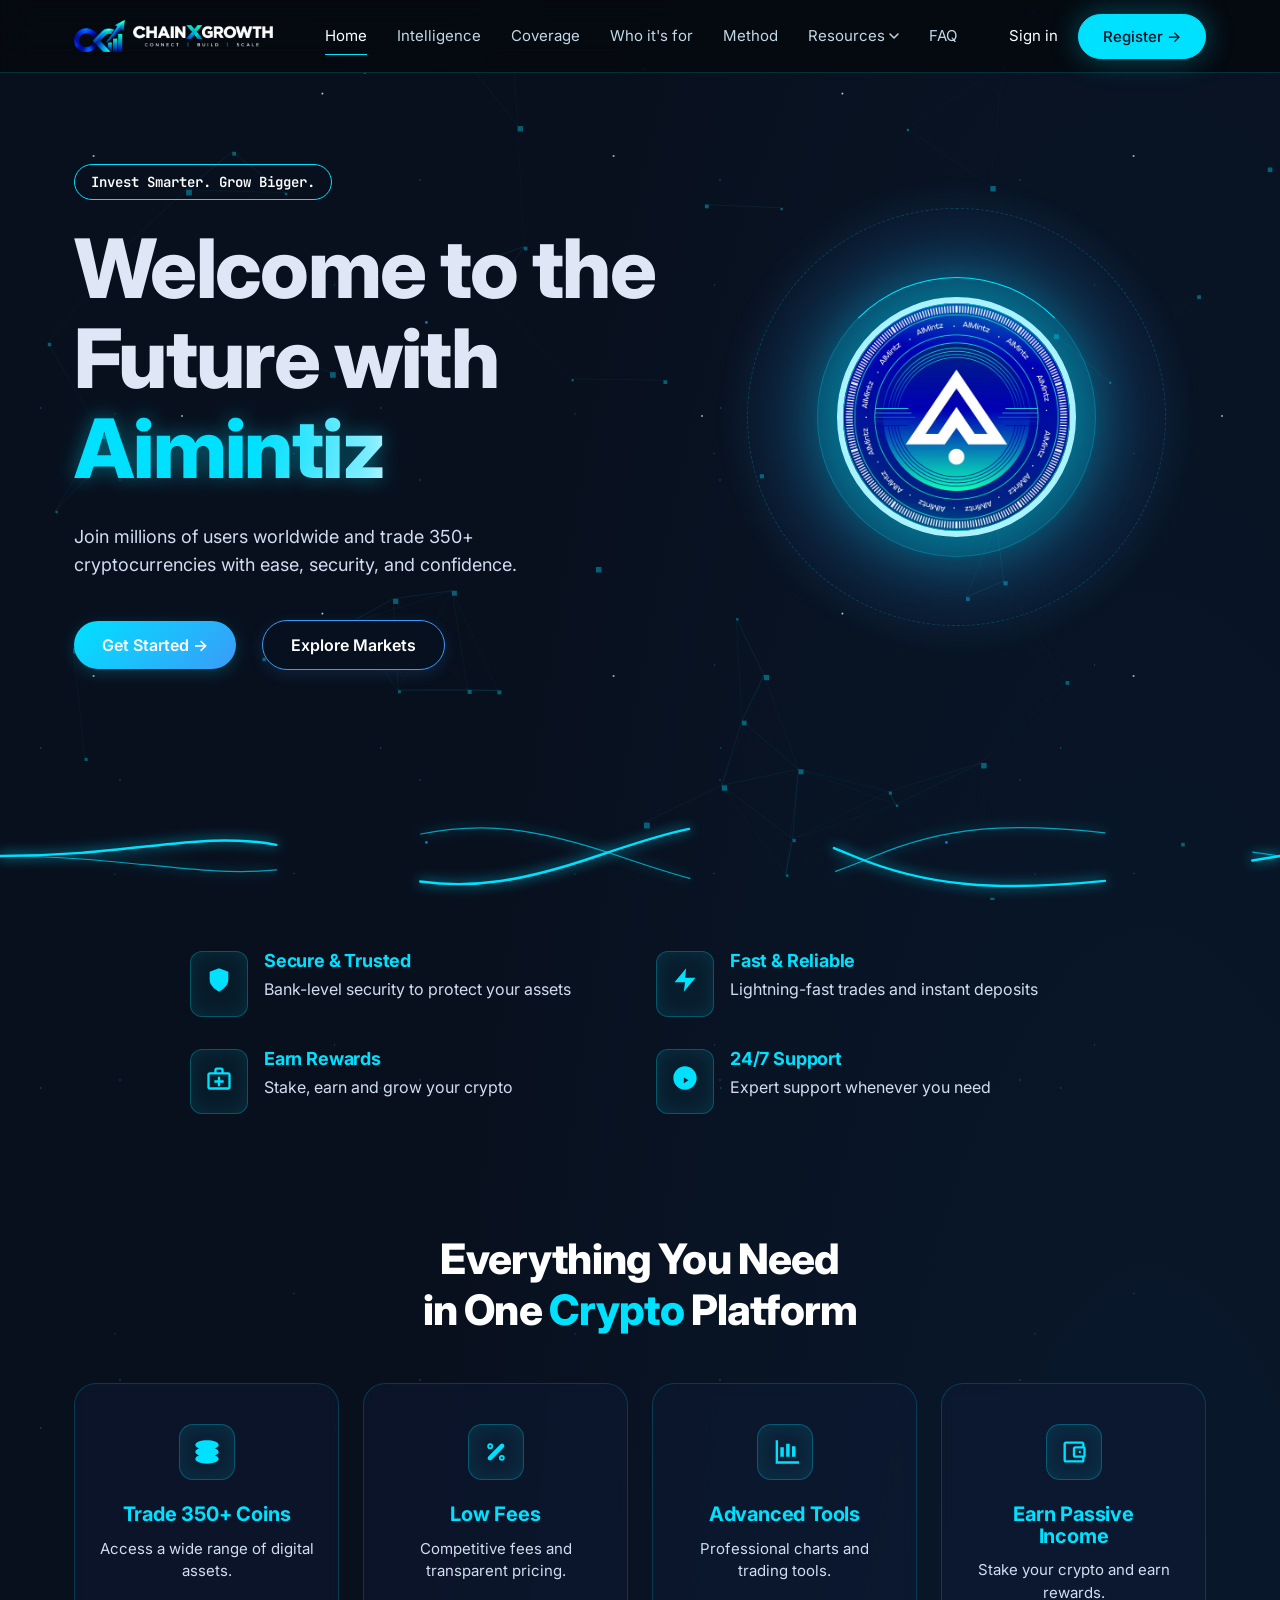
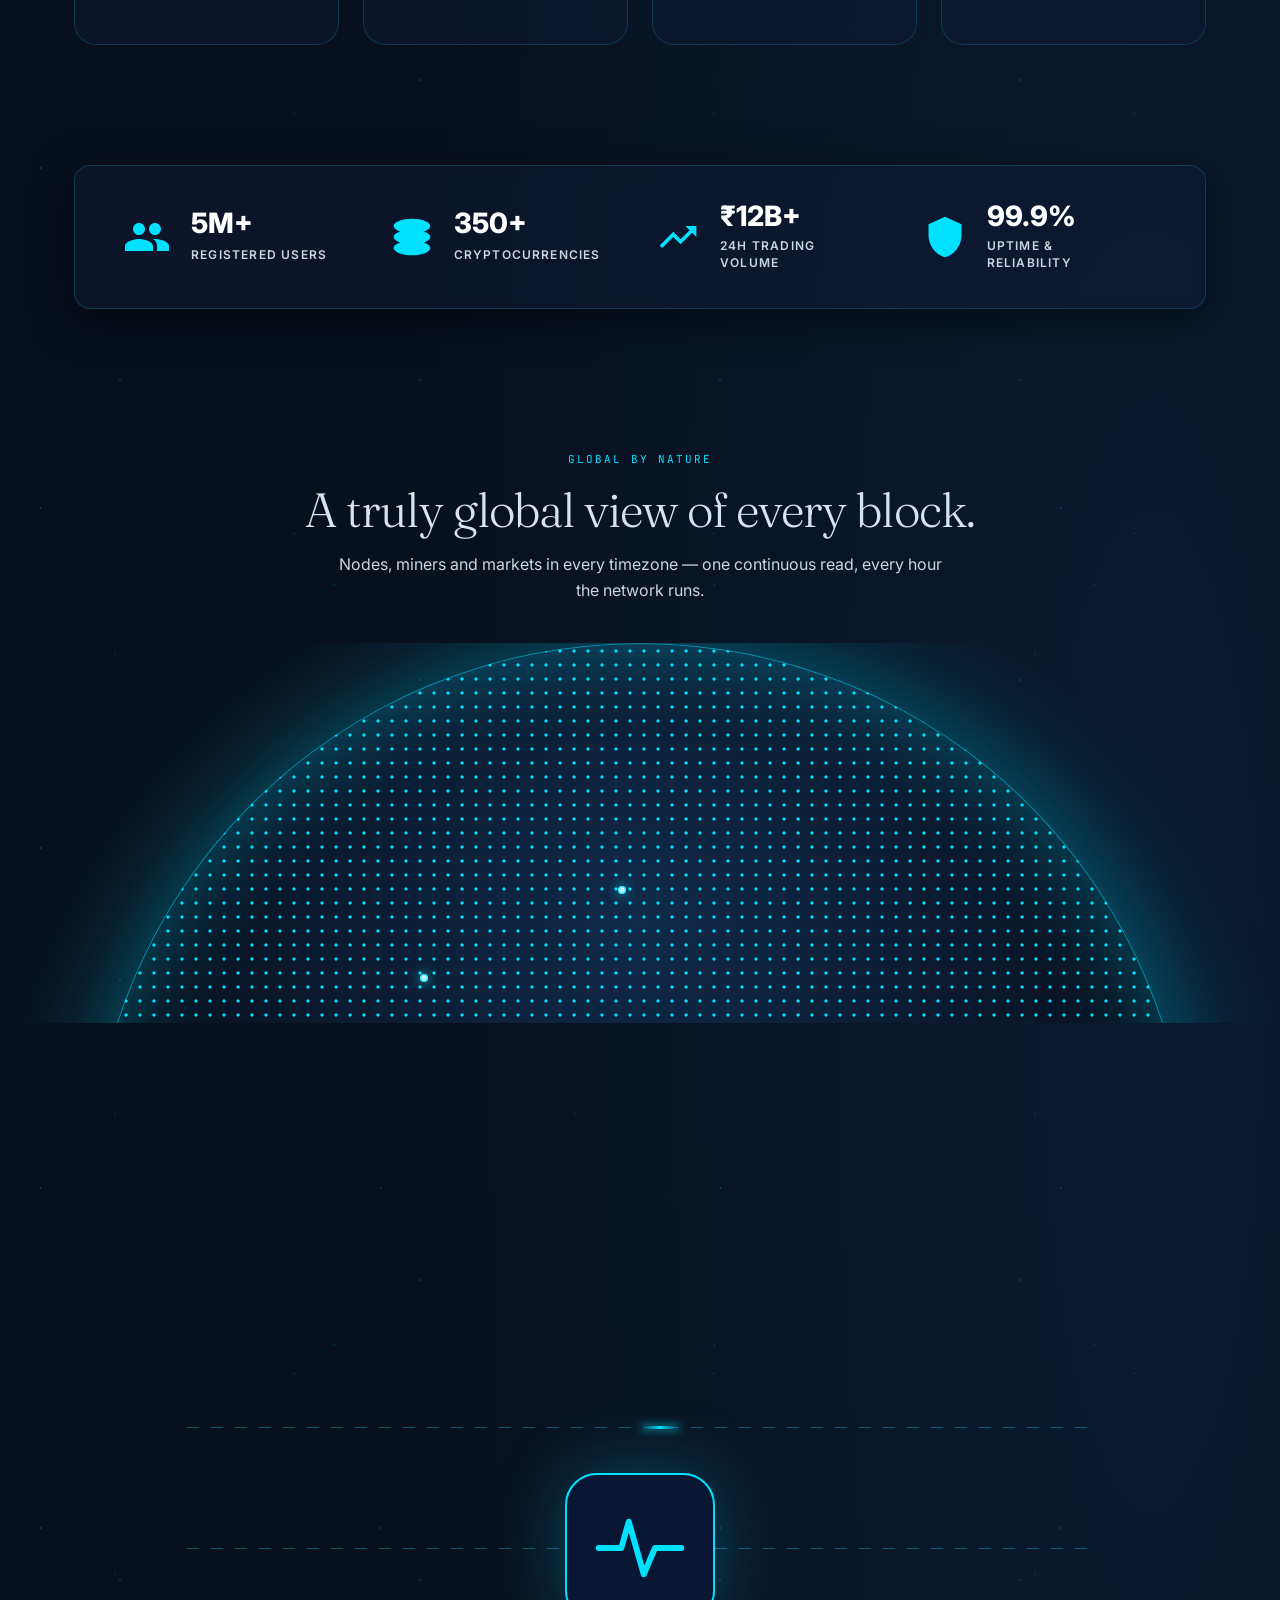
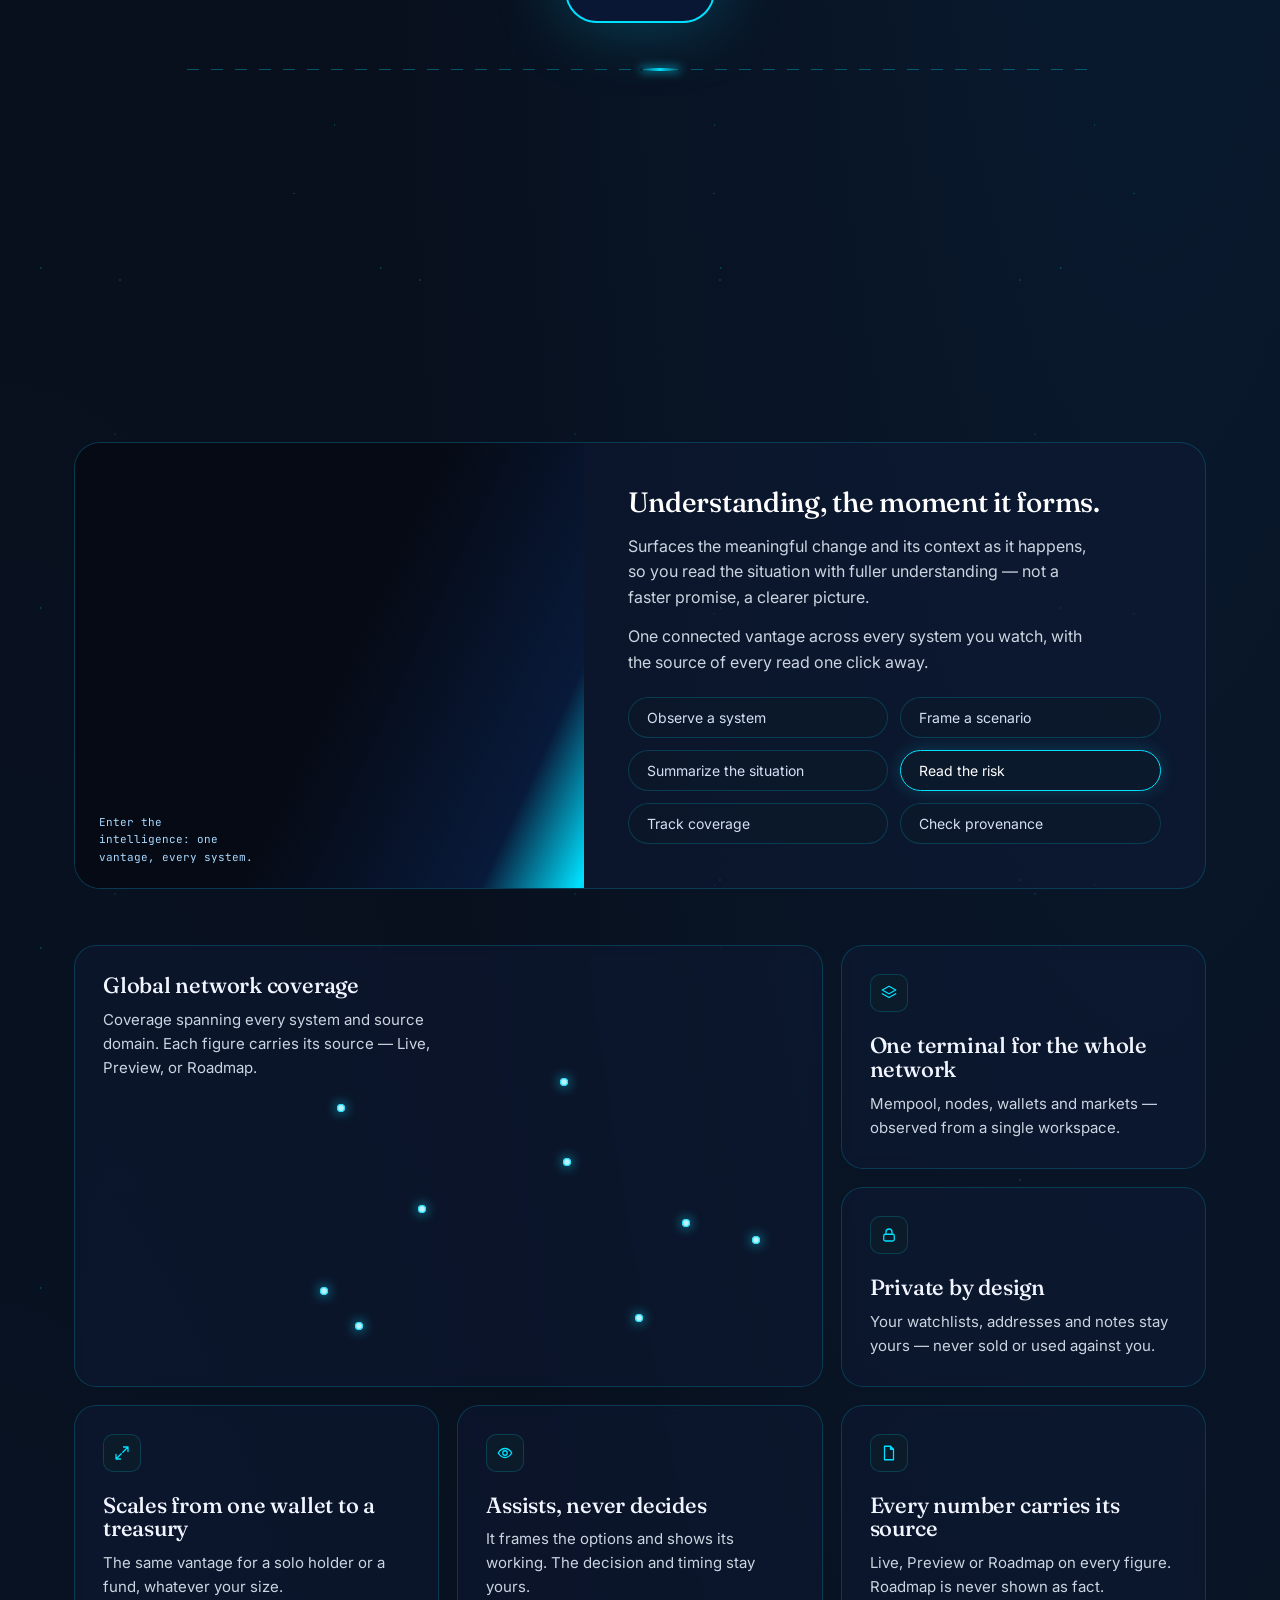
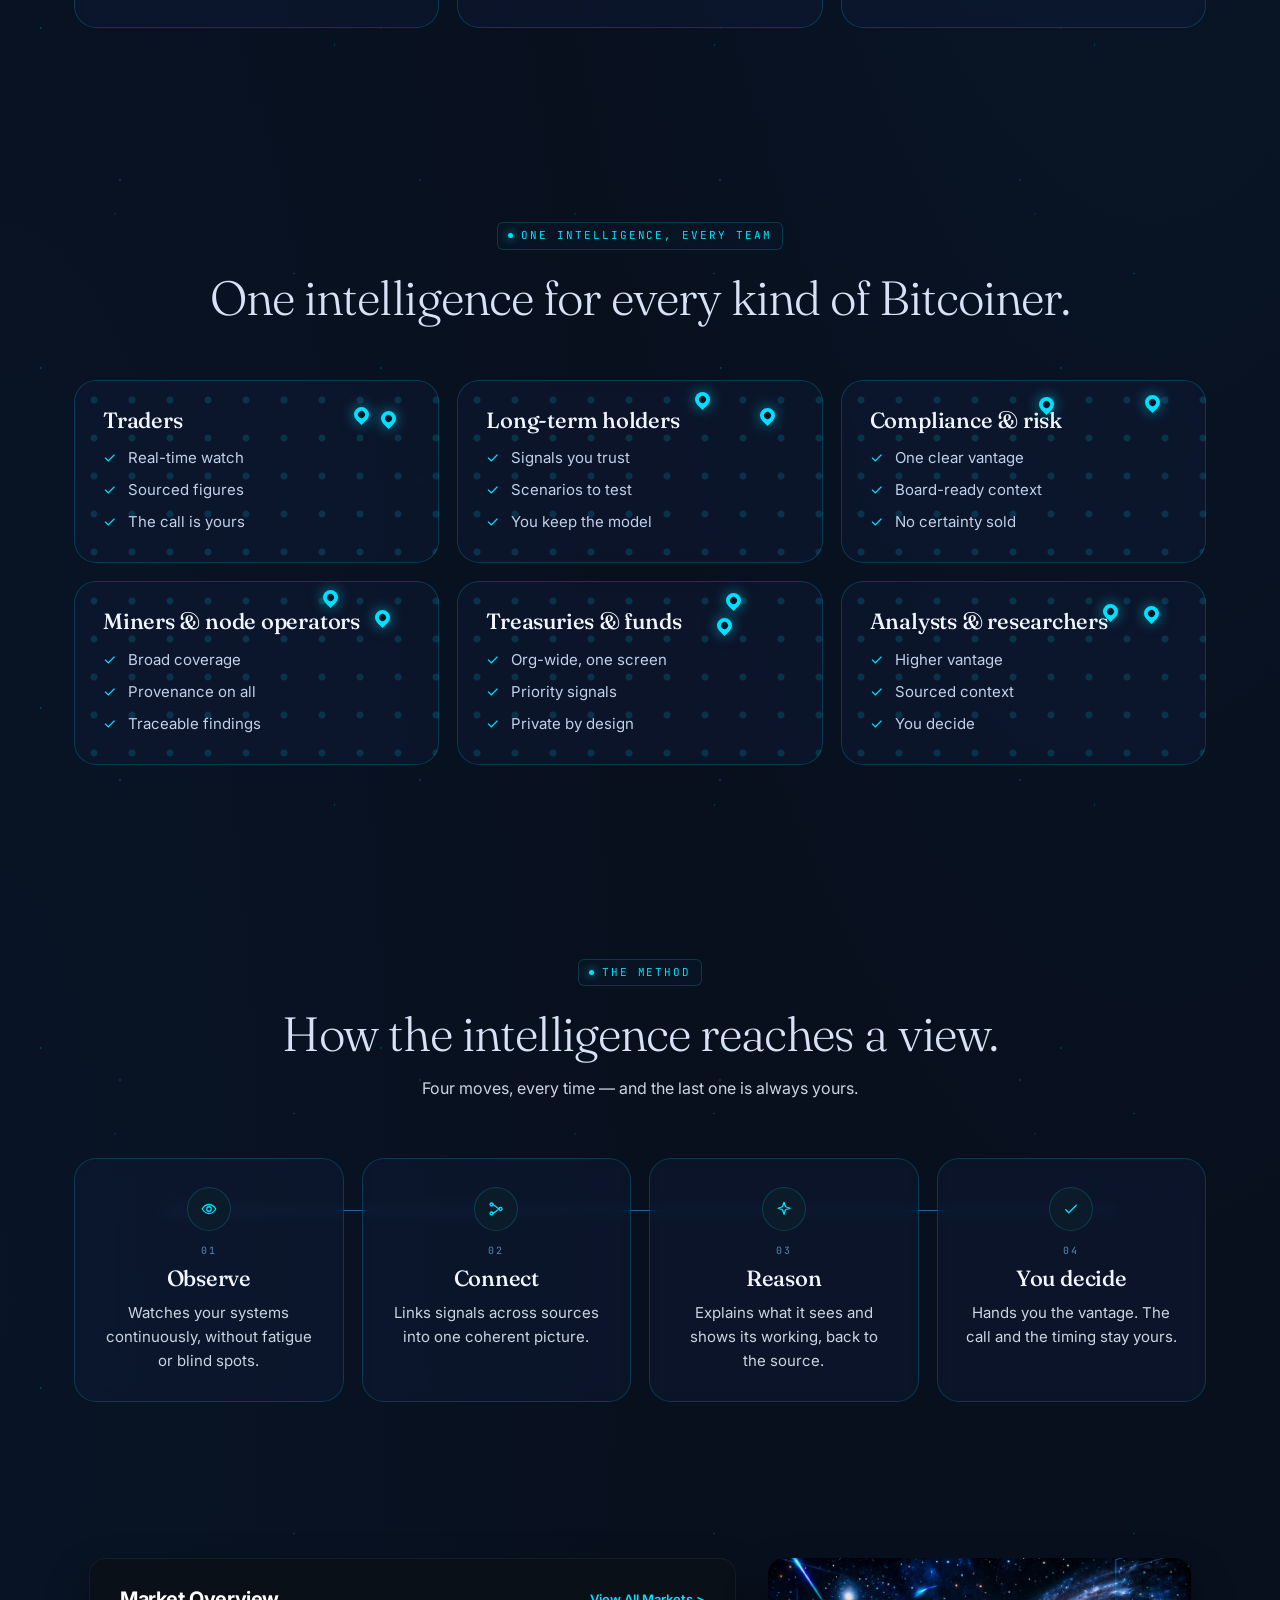
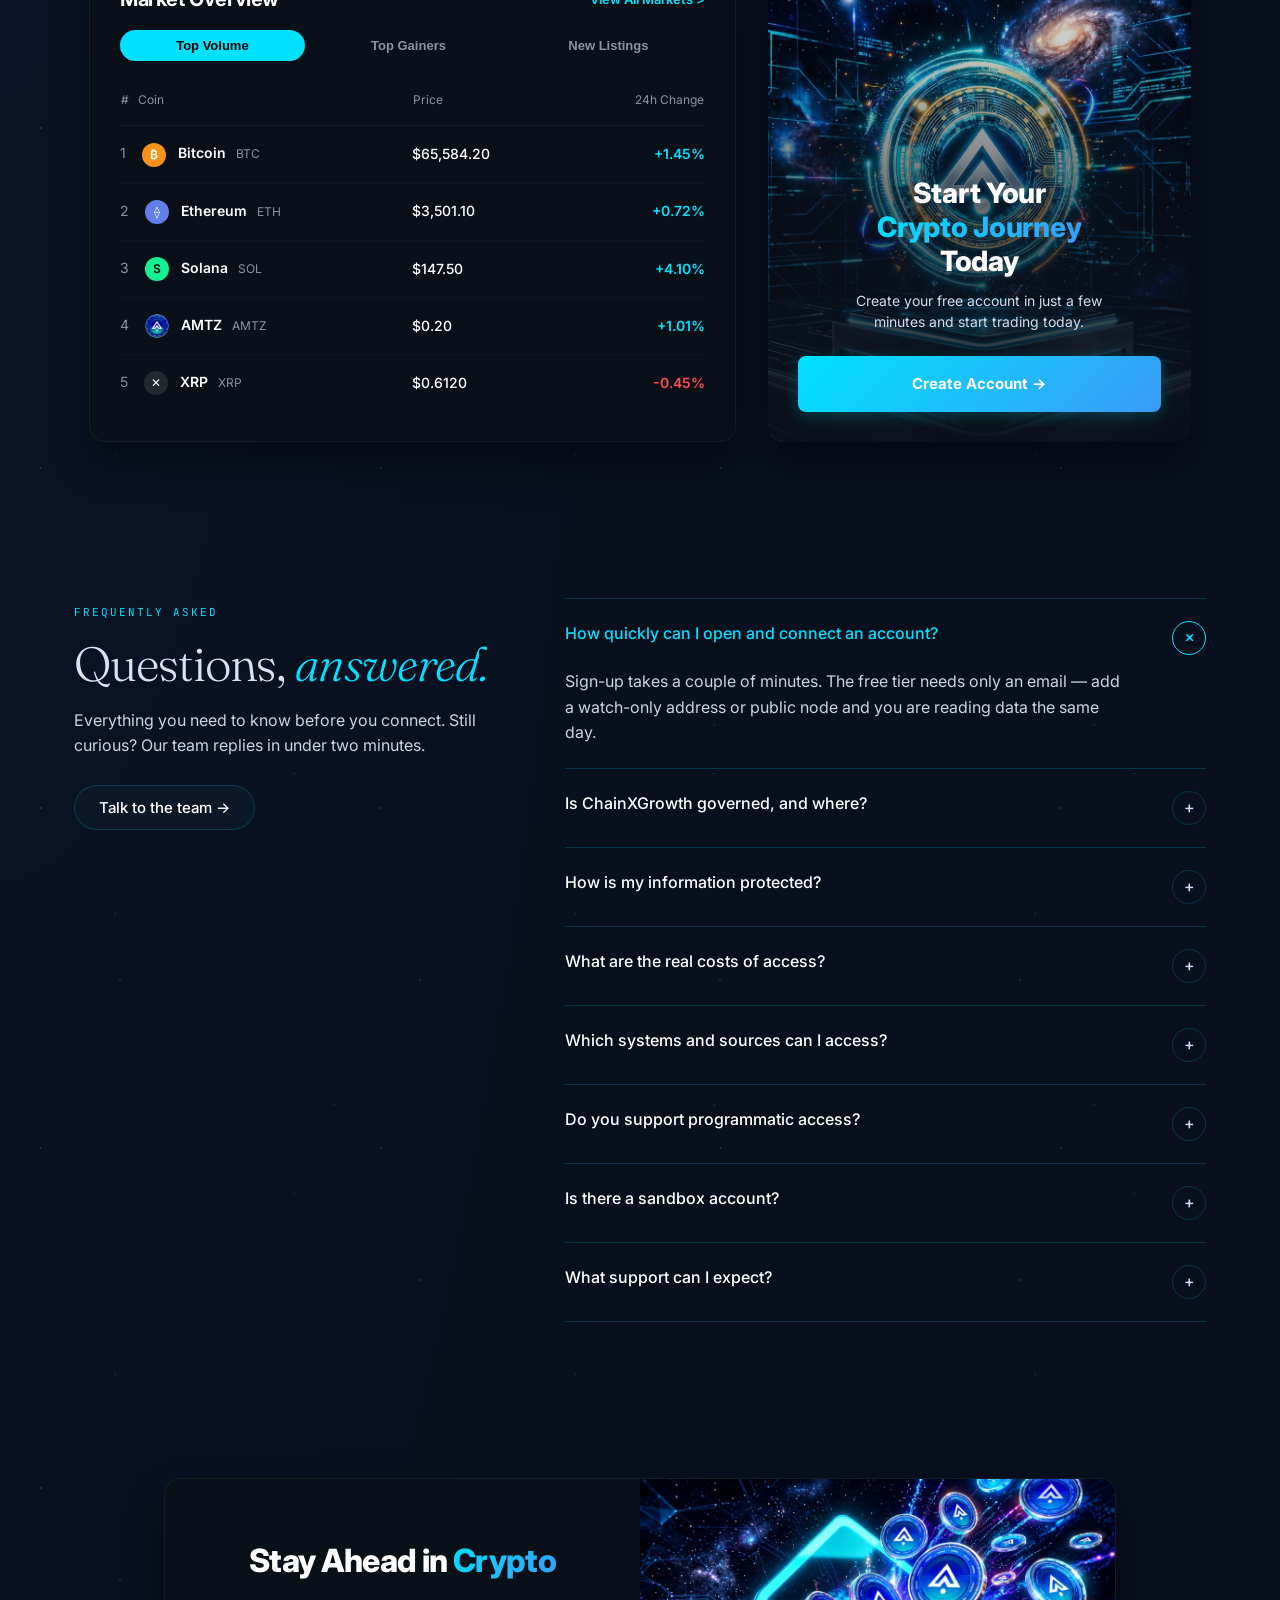
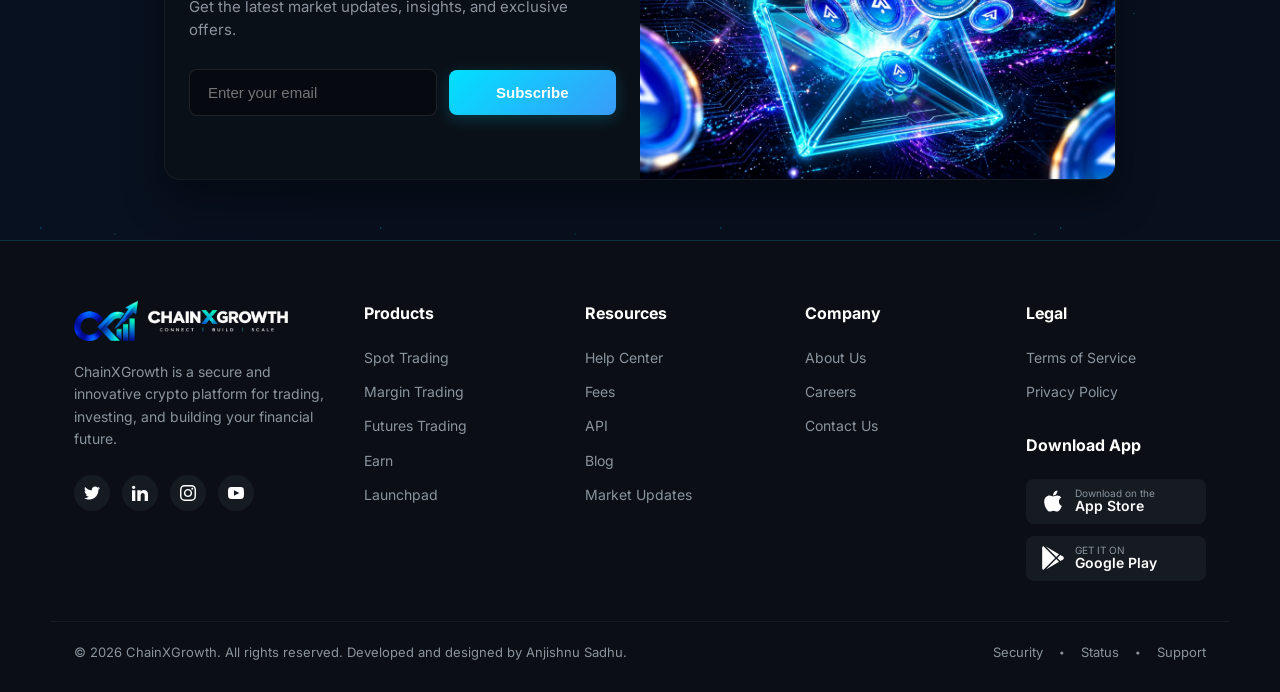
==== commit b0f8c33e: "Updated code" ====
--- a/blockwatch-ai/index.html
+++ b/blockwatch-ai/index.html
@@ -114,10 +114,17 @@
                         millions of users worldwide and trade 350+ cryptocurrencies with ease, security, and confidence.
                     </p>
                     <div class="ctas"><a class="btn pri" href="#"
-                            style="background:linear-gradient(135deg, #00e1ff, #3a9bf8);color:#fff;border:none;padding:14px 28px;font-weight:600;font-size:16px;">Get
-                            Started →</a><a class="btn" href="#"
-                            style="border:1px solid #3a9bf8;background:#06101e;color:#fff;padding:14px 28px;font-weight:600;font-size:16px;">Explore
-                            Markets</a></div>
+                            style="background:linear-gradient(135deg, #00e1ff, #3a9bf8);color:#fff;border:none;padding:14px 28px;font-weight:600;font-size:16px;transition: transform 0.2s, box-shadow 0.2s;box-shadow:0 4px 15px rgba(0,225,255,0.2);"
+                            onmouseover="this.style.transform='translateY(-2px)'; this.style.boxShadow='0 6px 20px rgba(0,225,255,0.4)';" 
+                            onmouseout="this.style.transform='translateY(0)'; this.style.boxShadow='0 4px 15px rgba(0,225,255,0.2)';"
+                            onmousedown="this.style.transform='translateY(1px) scale(0.98)';" 
+                            onmouseup="this.style.transform='translateY(-2px) scale(1)';">Get Started →</a>
+                        <a class="btn" href="#market-overview"
+                            style="border:1px solid #3a9bf8;background:#06101e;color:#fff;padding:14px 28px;font-weight:600;font-size:16px;transition: all 0.2s;box-shadow:0 4px 15px rgba(58,155,248,0.15);"
+                            onmouseover="this.style.transform='translateY(-2px)'; this.style.boxShadow='0 6px 20px rgba(58,155,248,0.3)'; this.style.background='#0c1c2e';" 
+                            onmouseout="this.style.transform='translateY(0)'; this.style.boxShadow='0 4px 15px rgba(58,155,248,0.15)'; this.style.background='#06101e';"
+                            onmousedown="this.style.transform='translateY(1px) scale(0.98)';" 
+                            onmouseup="this.style.transform='translateY(-2px) scale(1)';">Explore Markets</a></div>
                 </div>
                 <div class="orb" role="img" aria-label="Spinning AIMintz">
                     <div class="coin">
@@ -611,9 +618,9 @@
                                     <td style="padding:16px 0; color:#00e1ff; font-weight:600; text-align:right; border-bottom:1px solid rgba(255,255,255,0.02);">+4.10%</td>
                                 </tr>
                                 <tr>
-                                    <td style="padding:16px 0; color:#fff; font-weight:600; border-bottom:1px solid rgba(255,255,255,0.02); white-space:nowrap;"><span style="color:#8b949e; margin-right:12px; font-weight:400;">4</span> <span style="display:inline-block; width:24px; height:24px; background:#f3ba2f; border-radius:50%; text-align:center; line-height:24px; margin-right:8px; vertical-align:middle; font-size:12px; color:#000;">B</span> BNB <span style="color:#8b949e; font-size:12px; margin-left:6px; font-weight:400;">BNB</span></td>
-                                    <td style="padding:16px 0; color:#fff; font-weight:500; border-bottom:1px solid rgba(255,255,255,0.02);">$612.00</td>
-                                    <td style="padding:16px 0; color:#00e1ff; font-weight:600; text-align:right; border-bottom:1px solid rgba(255,255,255,0.02);">+1.15%</td>
+                                    <td style="padding:16px 0; color:#fff; font-weight:600; border-bottom:1px solid rgba(255,255,255,0.02); white-space:nowrap;"><span style="color:#8b949e; margin-right:12px; font-weight:400;">4</span> <img src="assets/aimintz_coin.jpg" style="width:24px; height:24px; border-radius:50%; margin-right:8px; vertical-align:middle; object-fit:cover;" alt="AMTZ"> AMTZ <span style="color:#8b949e; font-size:12px; margin-left:6px; font-weight:400;">AMTZ</span></td>
+                                    <td style="padding:16px 0; color:#fff; font-weight:500; border-bottom:1px solid rgba(255,255,255,0.02);">$0.20</td>
+                                    <td style="padding:16px 0; color:#00e1ff; font-weight:600; text-align:right; border-bottom:1px solid rgba(255,255,255,0.02);">+1.01%</td>
                                 </tr>
                                 <tr>
                                     <td style="padding:16px 0; color:#fff; font-weight:600; white-space:nowrap;"><span style="color:#8b949e; margin-right:12px; font-weight:400;">5</span> <span style="display:inline-block; width:24px; height:24px; background:#23292f; border-radius:50%; text-align:center; line-height:24px; margin-right:8px; vertical-align:middle; font-size:12px;">✕</span> XRP <span style="color:#8b949e; font-size:12px; margin-left:6px; font-weight:400;">XRP</span></td>
@@ -637,7 +644,7 @@
                         <p style="color:#d3ddf2; font-size:14px; line-height:1.5; margin-bottom:24px; max-width:260px;">
                             Create your free account in just a few minutes and start trading today.
                         </p>
-                        <a href="#" style="display:block; width:100%; box-sizing:border-box; background:linear-gradient(135deg, #00e1ff, #3a9bf8); color:#fff; font-weight:700; font-size:15px; padding:16px 24px; border-radius:8px; text-decoration:none; box-shadow:0 4px 15px rgba(0,225,255,0.2); transition: transform 0.2s, box-shadow 0.2s;" onmouseover="this.style.transform='translateY(-2px)'; this.style.boxShadow='0 6px 20px rgba(0,225,255,0.3)';" onmouseout="this.style.transform='translateY(0)'; this.style.boxShadow='0 4px 15px rgba(0,225,255,0.2)';">Create Account →</a>
+                        <a href="https://chainxgrowth.com/register" style="display:block; width:100%; box-sizing:border-box; background:linear-gradient(135deg, #00e1ff, #3a9bf8); color:#fff; font-weight:700; font-size:15px; padding:16px 24px; border-radius:8px; text-decoration:none; box-shadow:0 4px 15px rgba(0,225,255,0.2); transition: transform 0.2s, box-shadow 0.2s;" onmouseover="this.style.transform='translateY(-2px)'; this.style.boxShadow='0 6px 20px rgba(0,225,255,0.3)';" onmouseout="this.style.transform='translateY(0)'; this.style.boxShadow='0 4px 15px rgba(0,225,255,0.2)';">Create Account →</a>
                     </div>
                 </div>
                 
@@ -648,7 +655,7 @@
                     { name: 'Bitcoin', symbol: 'BTC', price: '$65,584.20', change: '+1.45%', color: '#00e1ff', icon: '₿', iconBg: '#f7931a' },
                     { name: 'Ethereum', symbol: 'ETH', price: '$3,501.10', change: '+0.72%', color: '#00e1ff', icon: '⟠', iconBg: '#627eea' },
                     { name: 'Solana', symbol: 'SOL', price: '$147.50', change: '+4.10%', color: '#00e1ff', icon: 'S', iconBg: '#14f195', iconCol: '#000' },
-                    { name: 'BNB', symbol: 'BNB', price: '$612.00', change: '+1.15%', color: '#00e1ff', icon: 'B', iconBg: '#f3ba2f', iconCol: '#000' },
+                    { name: 'AMTZ', symbol: 'AMTZ', price: '$0.20', change: '+1.01%', color: '#00e1ff', img: 'assets/aimintz_coin.jpg' },
                     { name: 'XRP', symbol: 'XRP', price: '$0.6120', change: '-0.45%', color: '#ff4d4d', icon: '✕', iconBg: '#23292f' }
                 ],
                 gainers: [
@@ -683,7 +690,7 @@
                     <tr>
                         <td style="padding:16px 0; color:#fff; font-weight:600; border-bottom:1px solid rgba(255,255,255,0.02); white-space:nowrap;">
                             <span style="color:#8b949e; margin-right:12px; font-weight:400;">${i+1}</span>
-                            <span style="display:inline-block; width:24px; height:24px; background:${coin.iconBg}; color:${coin.iconCol || '#fff'}; border-radius:50%; text-align:center; line-height:24px; margin-right:8px; vertical-align:middle; font-size:12px;">${coin.icon}</span>
+                            ${coin.img ? `<img src="${coin.img}" style="width:24px; height:24px; border-radius:50%; margin-right:8px; vertical-align:middle; object-fit:cover;" alt="${coin.symbol}">` : `<span style="display:inline-block; width:24px; height:24px; background:${coin.iconBg}; color:${coin.iconCol || '#fff'}; border-radius:50%; text-align:center; line-height:24px; margin-right:8px; vertical-align:middle; font-size:12px;">${coin.icon}</span>`}
                             ${coin.name} <span style="color:#8b949e; font-size:12px; margin-left:6px; font-weight:400;">${coin.symbol}</span>
                         </td>
                         <td style="padding:16px 0; color:#fff; font-weight:500; border-bottom:1px solid rgba(255,255,255,0.02);">${coin.price}</td>
@@ -823,13 +830,13 @@
             <div style="flex:1; min-width: 150px;">
                 <h4 style="color:#fff; font-weight:700; font-size:16px; margin:0 0 20px;">Products</h4>
                 <ul style="list-style:none; padding:0; margin:0; display:flex; flex-direction:column; gap:12px;">
-                    <li><a href="#" style="color:#8b949e; font-size:14px; text-decoration:none; transition: color 0.2s;"
+                    <li><a href="https://chainxgrowth.com/register" style="color:#8b949e; font-size:14px; text-decoration:none; transition: color 0.2s;"
                             onmouseover="this.style.color='#fff'" onmouseout="this.style.color='#8b949e'">Spot
                             Trading</a></li>
-                    <li><a href="#" style="color:#8b949e; font-size:14px; text-decoration:none; transition: color 0.2s;"
+                    <li><a href="https://chainxgrowth.com/register" style="color:#8b949e; font-size:14px; text-decoration:none; transition: color 0.2s;"
                             onmouseover="this.style.color='#fff'" onmouseout="this.style.color='#8b949e'">Margin
                             Trading</a></li>
-                    <li><a href="#" style="color:#8b949e; font-size:14px; text-decoration:none; transition: color 0.2s;"
+                    <li><a href="https://chainxgrowth.com/register" style="color:#8b949e; font-size:14px; text-decoration:none; transition: color 0.2s;"
                             onmouseover="this.style.color='#fff'" onmouseout="this.style.color='#8b949e'">Futures
                             Trading</a></li>
                     <li><a href="#" style="color:#8b949e; font-size:14px; text-decoration:none; transition: color 0.2s;"
@@ -867,12 +874,7 @@
                     <li><a href="#" style="color:#8b949e; font-size:14px; text-decoration:none; transition: color 0.2s;"
                             onmouseover="this.style.color='#fff'" onmouseout="this.style.color='#8b949e'">Careers</a>
                     </li>
-                    <li><a href="#" style="color:#8b949e; font-size:14px; text-decoration:none; transition: color 0.2s;"
-                            onmouseover="this.style.color='#fff'" onmouseout="this.style.color='#8b949e'">Press</a></li>
-                    <li><a href="#" style="color:#8b949e; font-size:14px; text-decoration:none; transition: color 0.2s;"
-                            onmouseover="this.style.color='#fff'" onmouseout="this.style.color='#8b949e'">Partners</a>
-                    </li>
-                    <li><a href="#" style="color:#8b949e; font-size:14px; text-decoration:none; transition: color 0.2s;"
+                    <li><a href="mailto:info@chainxgrowth.com" style="color:#8b949e; font-size:14px; text-decoration:none; transition: color 0.2s;"
                             onmouseover="this.style.color='#fff'" onmouseout="this.style.color='#8b949e'">Contact Us</a>
                     </li>
                 </ul>
@@ -895,9 +897,9 @@
                         style="display:flex; align-items:center; gap:10px; background:#161b22; padding:8px 14px; border-radius:8px; text-decoration:none; color:#fff; border: 1px solid transparent; transition: border 0.2s;"
                         onmouseover="this.style.borderColor='rgba(0,225,255,0.3)'"
                         onmouseout="this.style.borderColor='transparent'">
-                        <svg width="24" height="24" viewBox="0 0 24 24" fill="currentColor">
+                        <svg width="24" height="24" viewBox="0 0 384 512" fill="currentColor" style="flex-shrink: 0;">
                             <path
-                                d="M17.05 20.28c-.98.95-2.05 1.8-3.08 1.8-1.09 0-1.46-.66-2.67-.66-1.2 0-1.63.63-2.65.66-1.07.03-2.28-.95-3.23-2.01-1.9-2.08-3.26-5.83-2.31-8.52.47-1.32 1.35-2.4 2.5-3.03 1.08-.59 2.22-.64 2.76-.64 1.17 0 2.22.69 2.9.69.7 0 1.94-.78 3.29-.69 1.36.08 2.56.57 3.31 1.48-2.73 1.44-2.27 5.16.5 6.33-.67 1.76-1.52 3.51-2.86 4.59zm-3.69-11.8c.61-.75.98-1.74.88-2.73-.83.05-1.92.59-2.58 1.34-.55.62-1.01 1.64-.88 2.61.94.09 1.95-.49 2.58-1.22z" />
+                                d="M318.7 268.7c-.2-36.7 16.4-64.4 50-84.8-18.8-26.9-47.2-41.7-84.7-44.6-35.5-2.8-74.3 20.7-88.5 20.7-15 0-49.4-19.7-76.4-19.7C63.3 141.2 4 184.8 4 273.5q0 39.3 14.4 81.2c12.8 36.7 59 126.7 107.2 125.2 25.2-.6 43-17.9 75.8-17.9 31.8 0 48.3 17.9 76.4 17.9 48.6-.7 90.4-82.5 102.6-119.3-65.2-30.7-61.7-90-61.7-91.9zm-56.6-164.2c27.3-32.4 24.8-61.9 24-72.5-24.1 1.4-52 16.4-67.9 34.9-17.5 19.8-27.8 44.3-25.6 71.9 26.1 2 49.9-11.4 69.5-34.3z" />
                         </svg>
                         <div style="display:flex; flex-direction:column;">
                             <span style="font-size:10px; color:#8b949e; line-height:1;">Download on the</span>
@@ -908,7 +910,7 @@
                         style="display:flex; align-items:center; gap:10px; background:#161b22; padding:8px 14px; border-radius:8px; text-decoration:none; color:#fff; border: 1px solid transparent; transition: border 0.2s;"
                         onmouseover="this.style.borderColor='rgba(0,225,255,0.3)'"
                         onmouseout="this.style.borderColor='transparent'">
-                        <svg width="24" height="24" viewBox="0 0 512 512" fill="currentColor">
+                        <svg width="24" height="24" viewBox="0 0 512 512" fill="currentColor" style="flex-shrink: 0;">
                             <path
                                 d="M325.3 234.3L104.6 13l280.8 161.2-60.1 60.1zM47 0C34 6.8 25.3 19.2 25.3 35.3v441.3c0 16.1 8.7 28.5 21.7 35.3l256.6-256L47 0zm425.2 225.6l-58.9-34.1-65.7 64.5 65.7 64.5 60.1-34.1c18-14.3 18-46.5-1.2-60.8zM104.6 499l280.8-161.2-60.1-60.1L104.6 499z" />
                         </svg>
@@ -923,7 +925,7 @@
 
         <div class="wrap"
             style="display:flex; justify-content:space-between; flex-wrap:wrap; gap:16px; font-size:13px; color:#8b949e; align-items:center;">
-            <span>© 2024 ChainXGrowth. All rights reserved. Developed and designed by Anjishnu Sadhu.</span>
+            <span>© 2026 ChainXGrowth. All rights reserved. Developed and designed by Anjishnu Sadhu.</span>
             <div style="display:flex; gap:16px; align-items:center;">
                 <a href="#" style="color:#8b949e; text-decoration:none; transition: color 0.2s;"
                     onmouseover="this.style.color='#fff'" onmouseout="this.style.color='#8b949e'">Security</a>
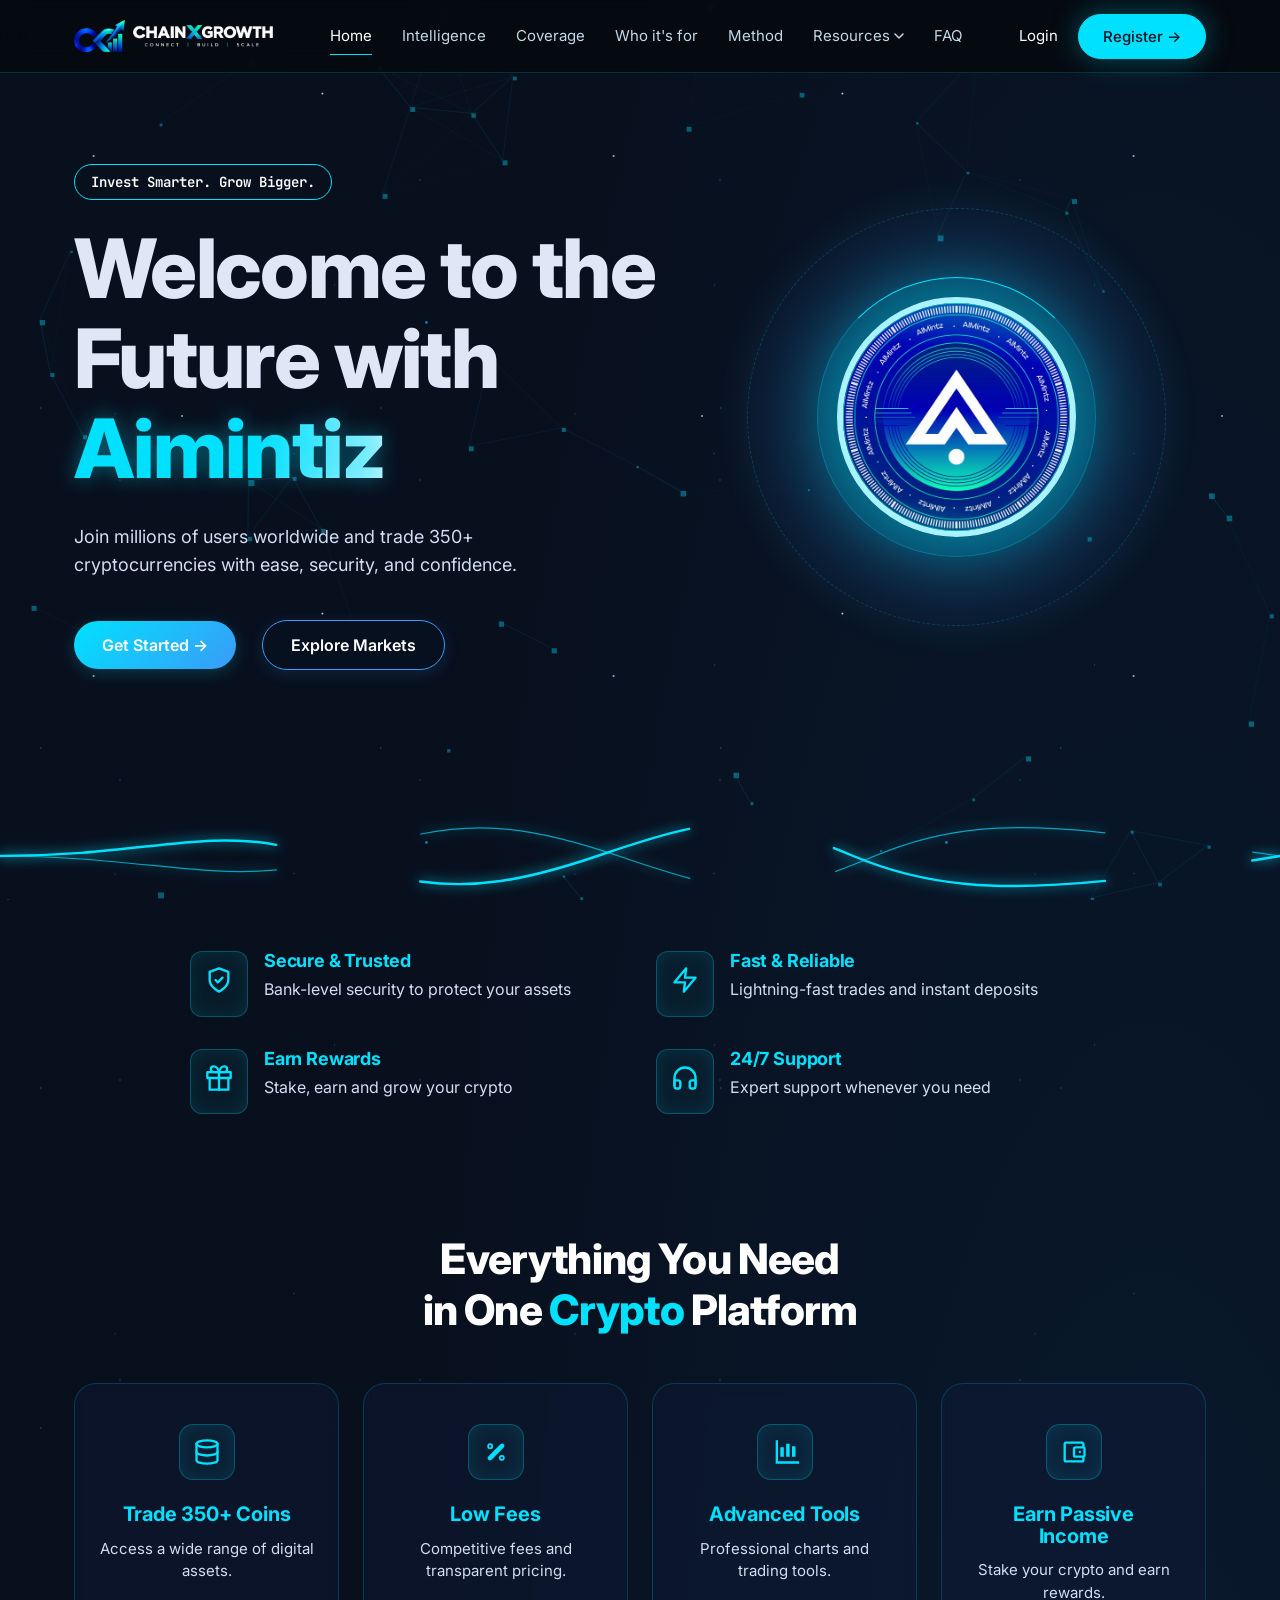
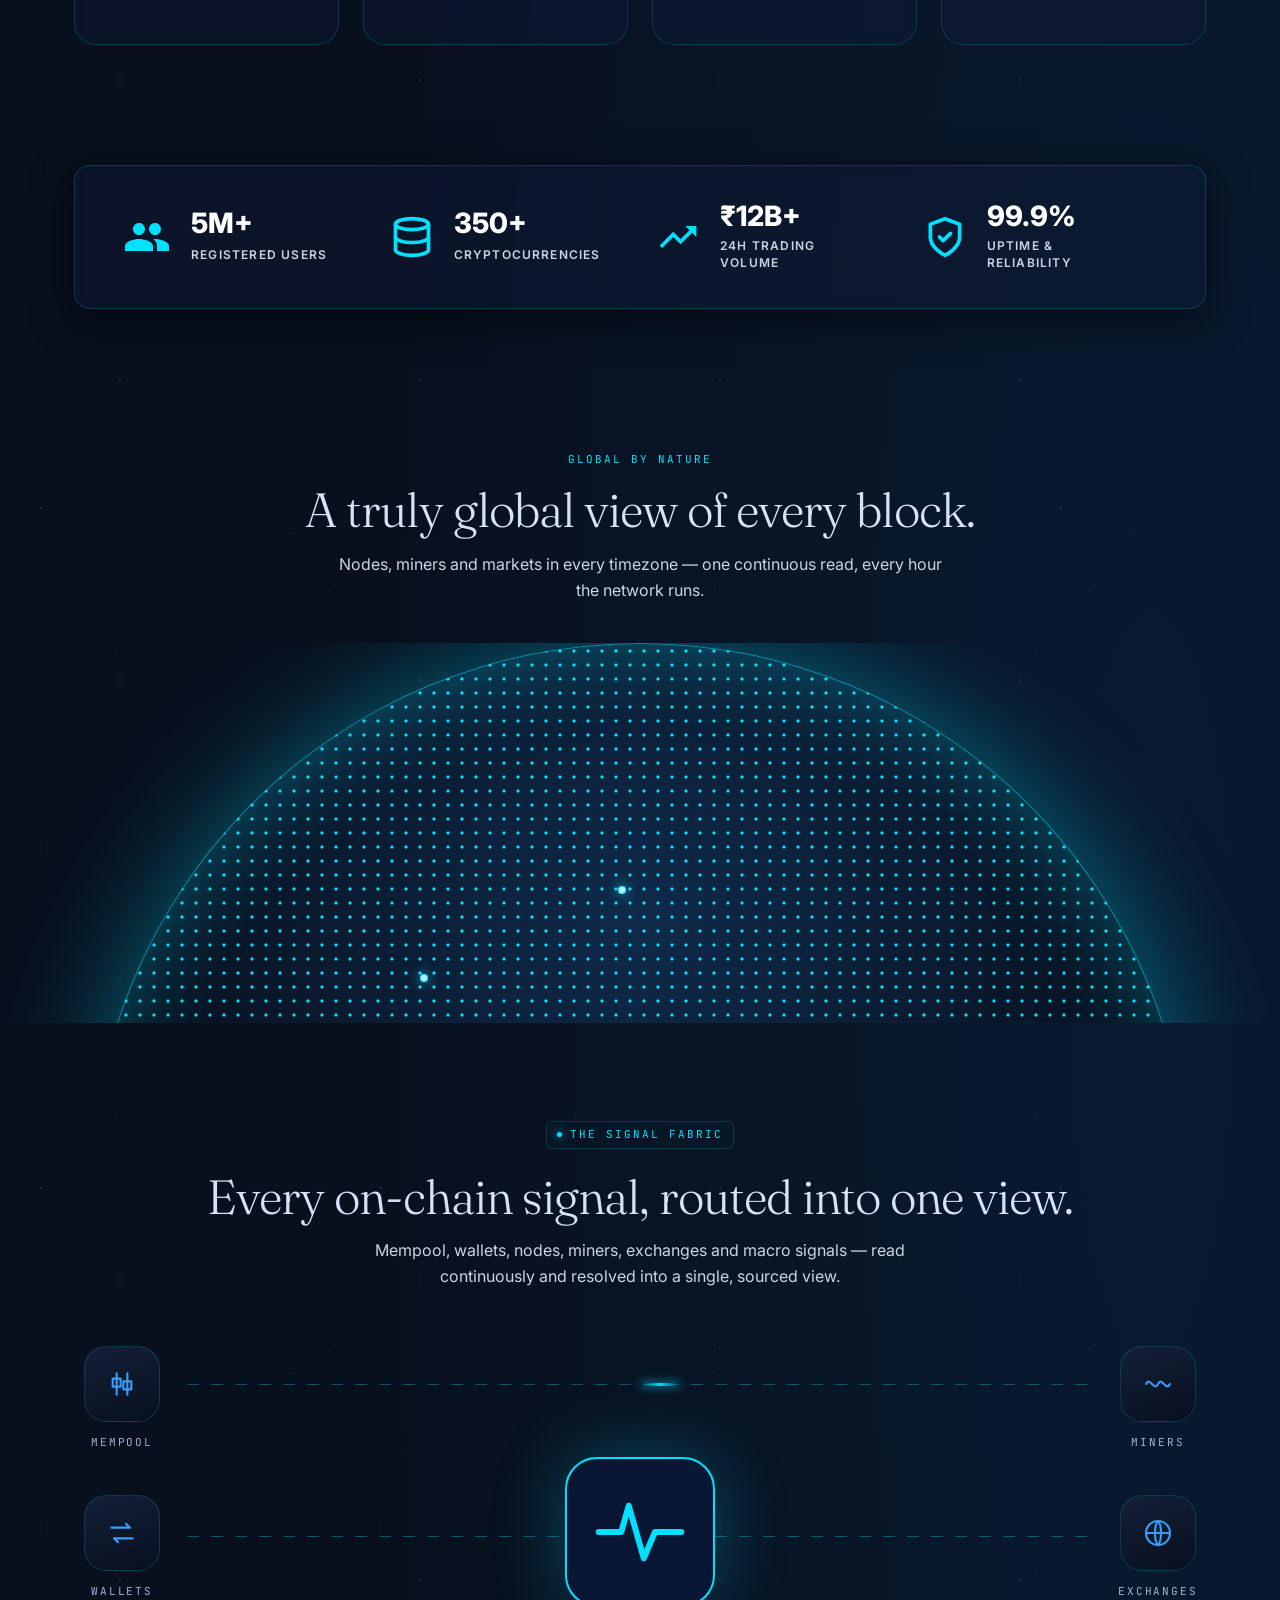
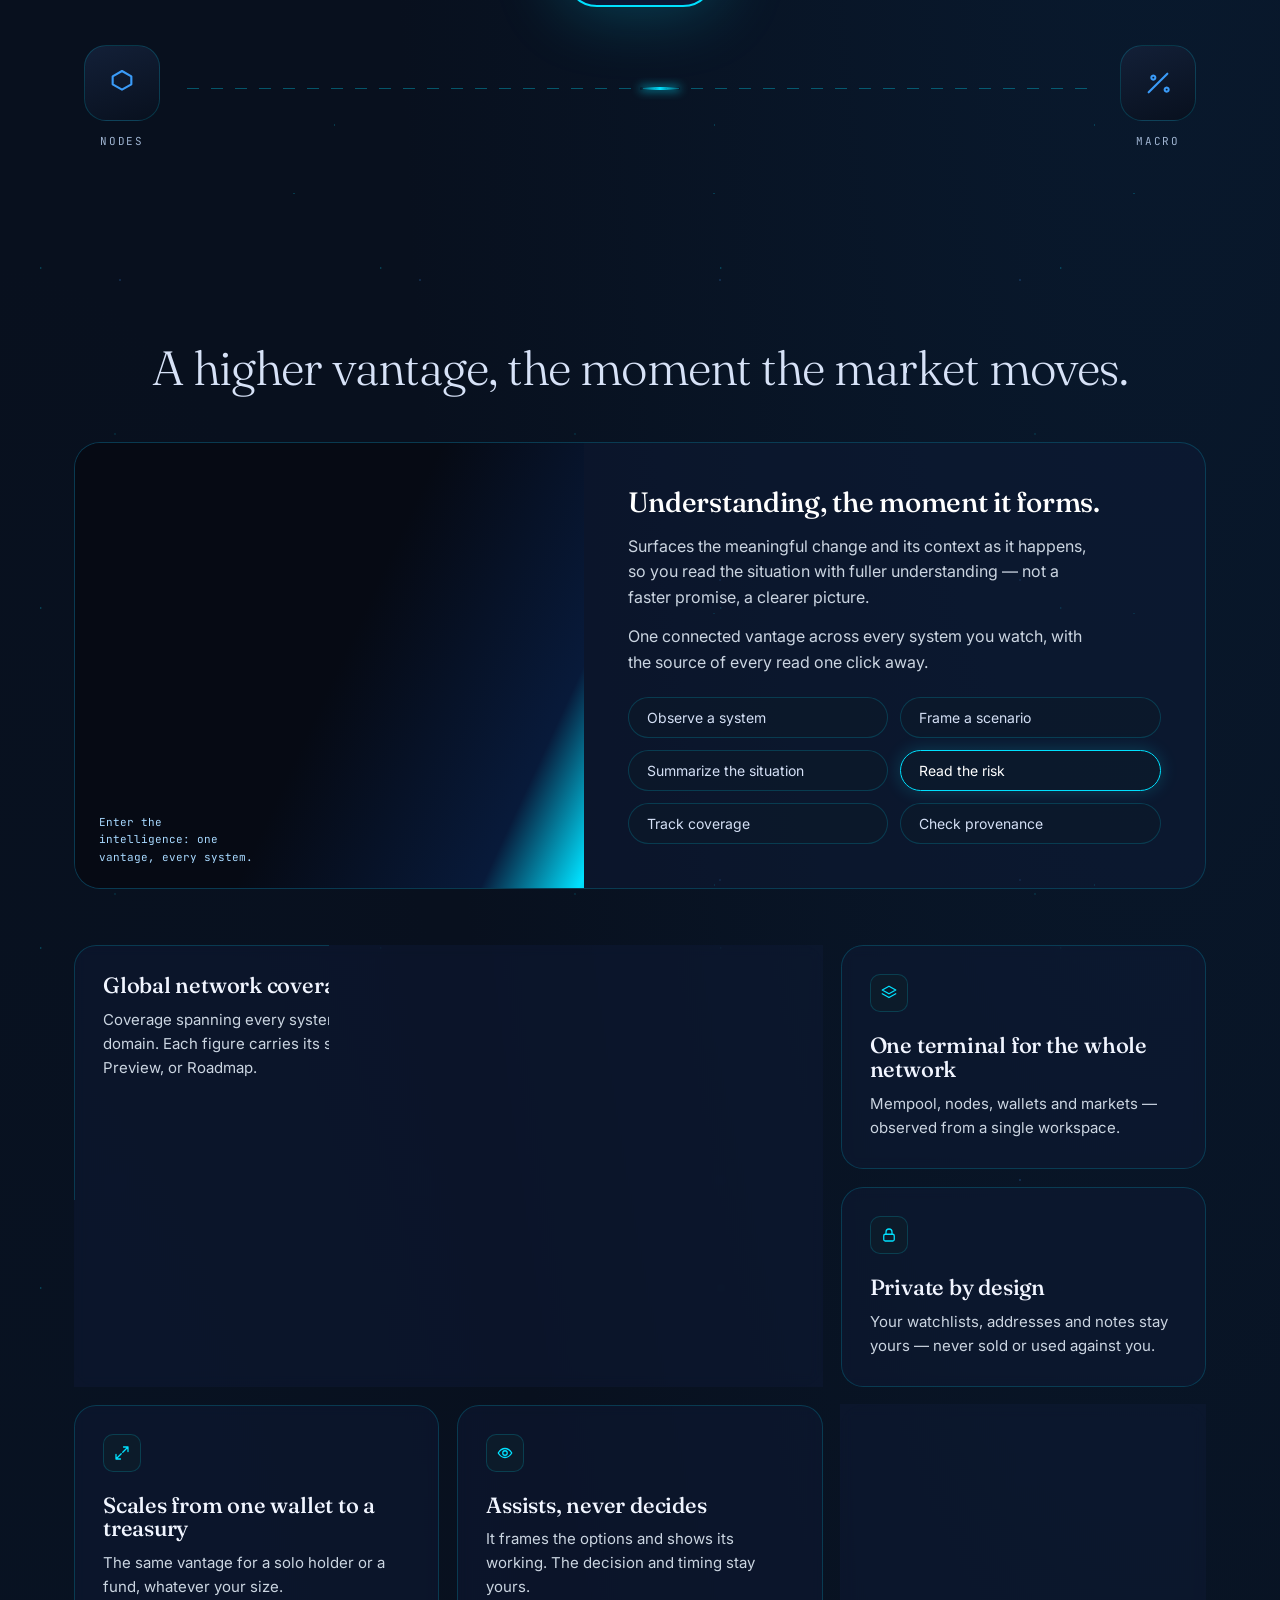
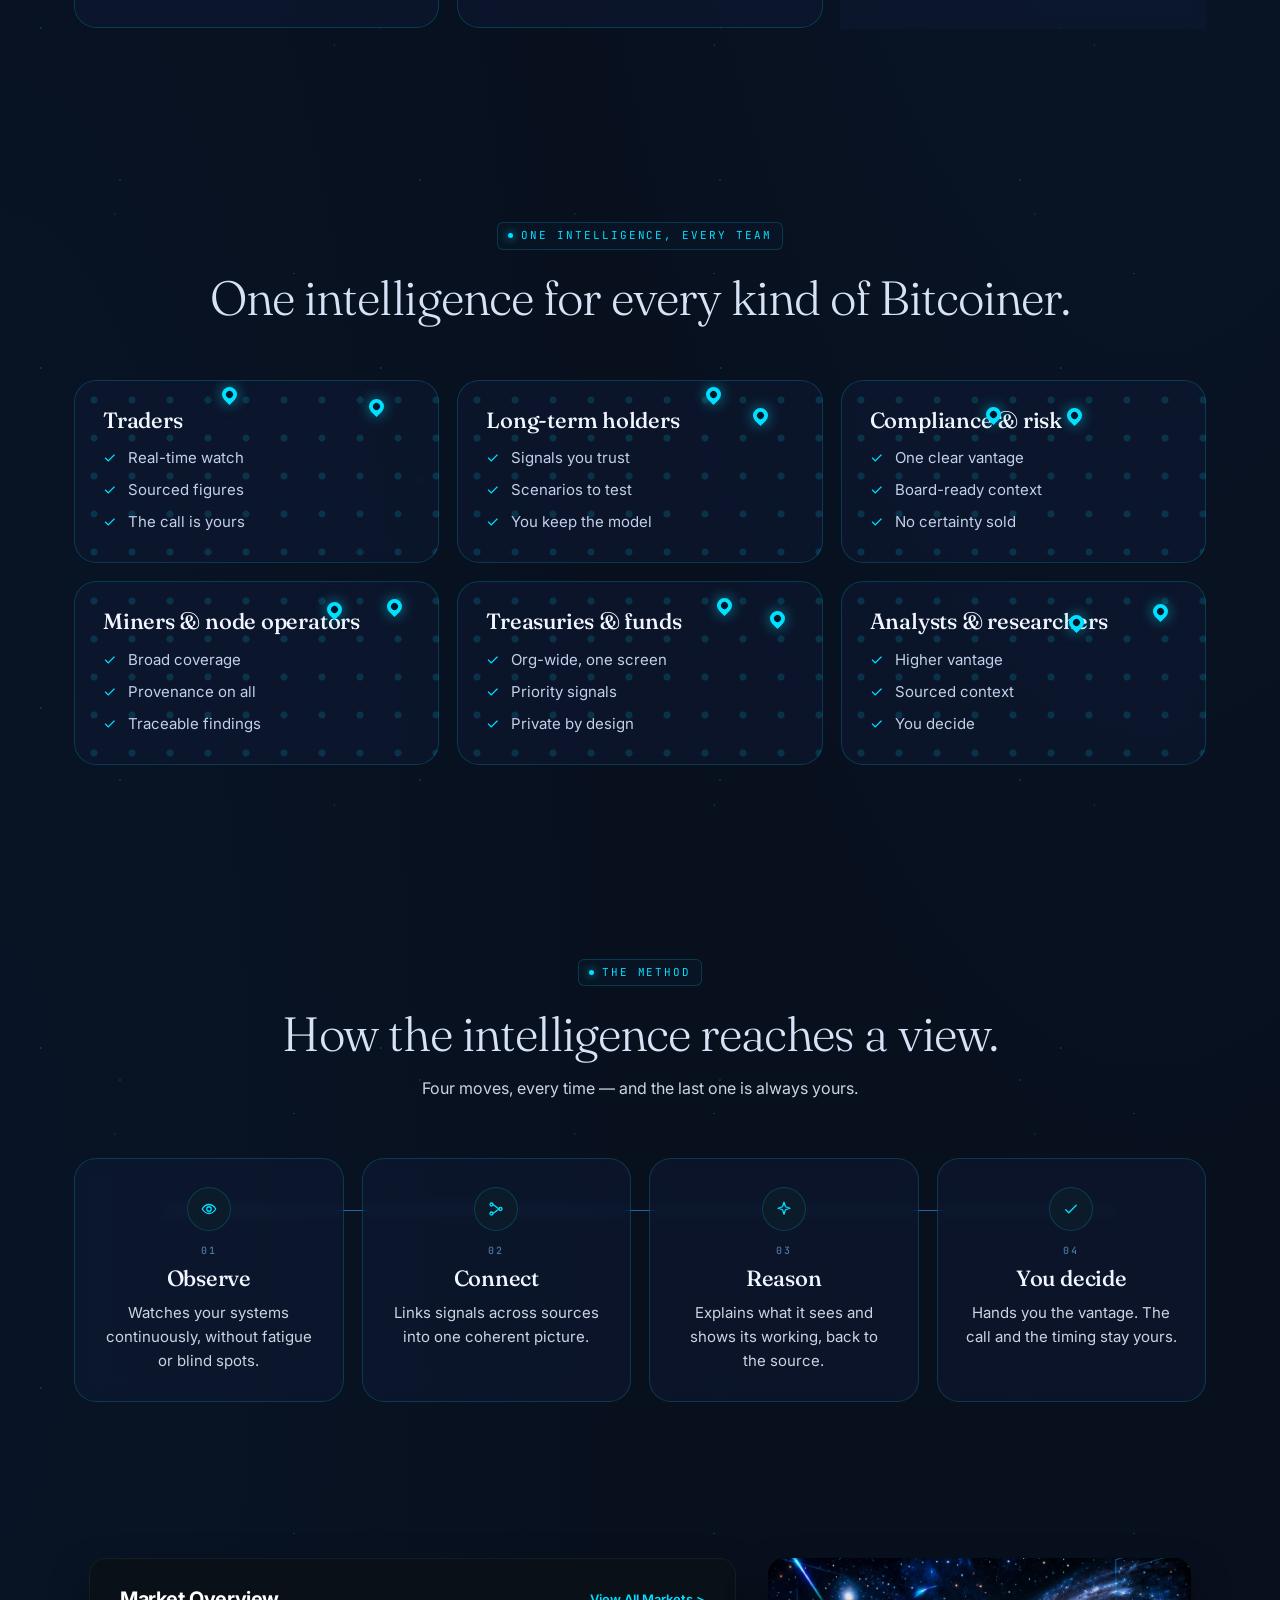
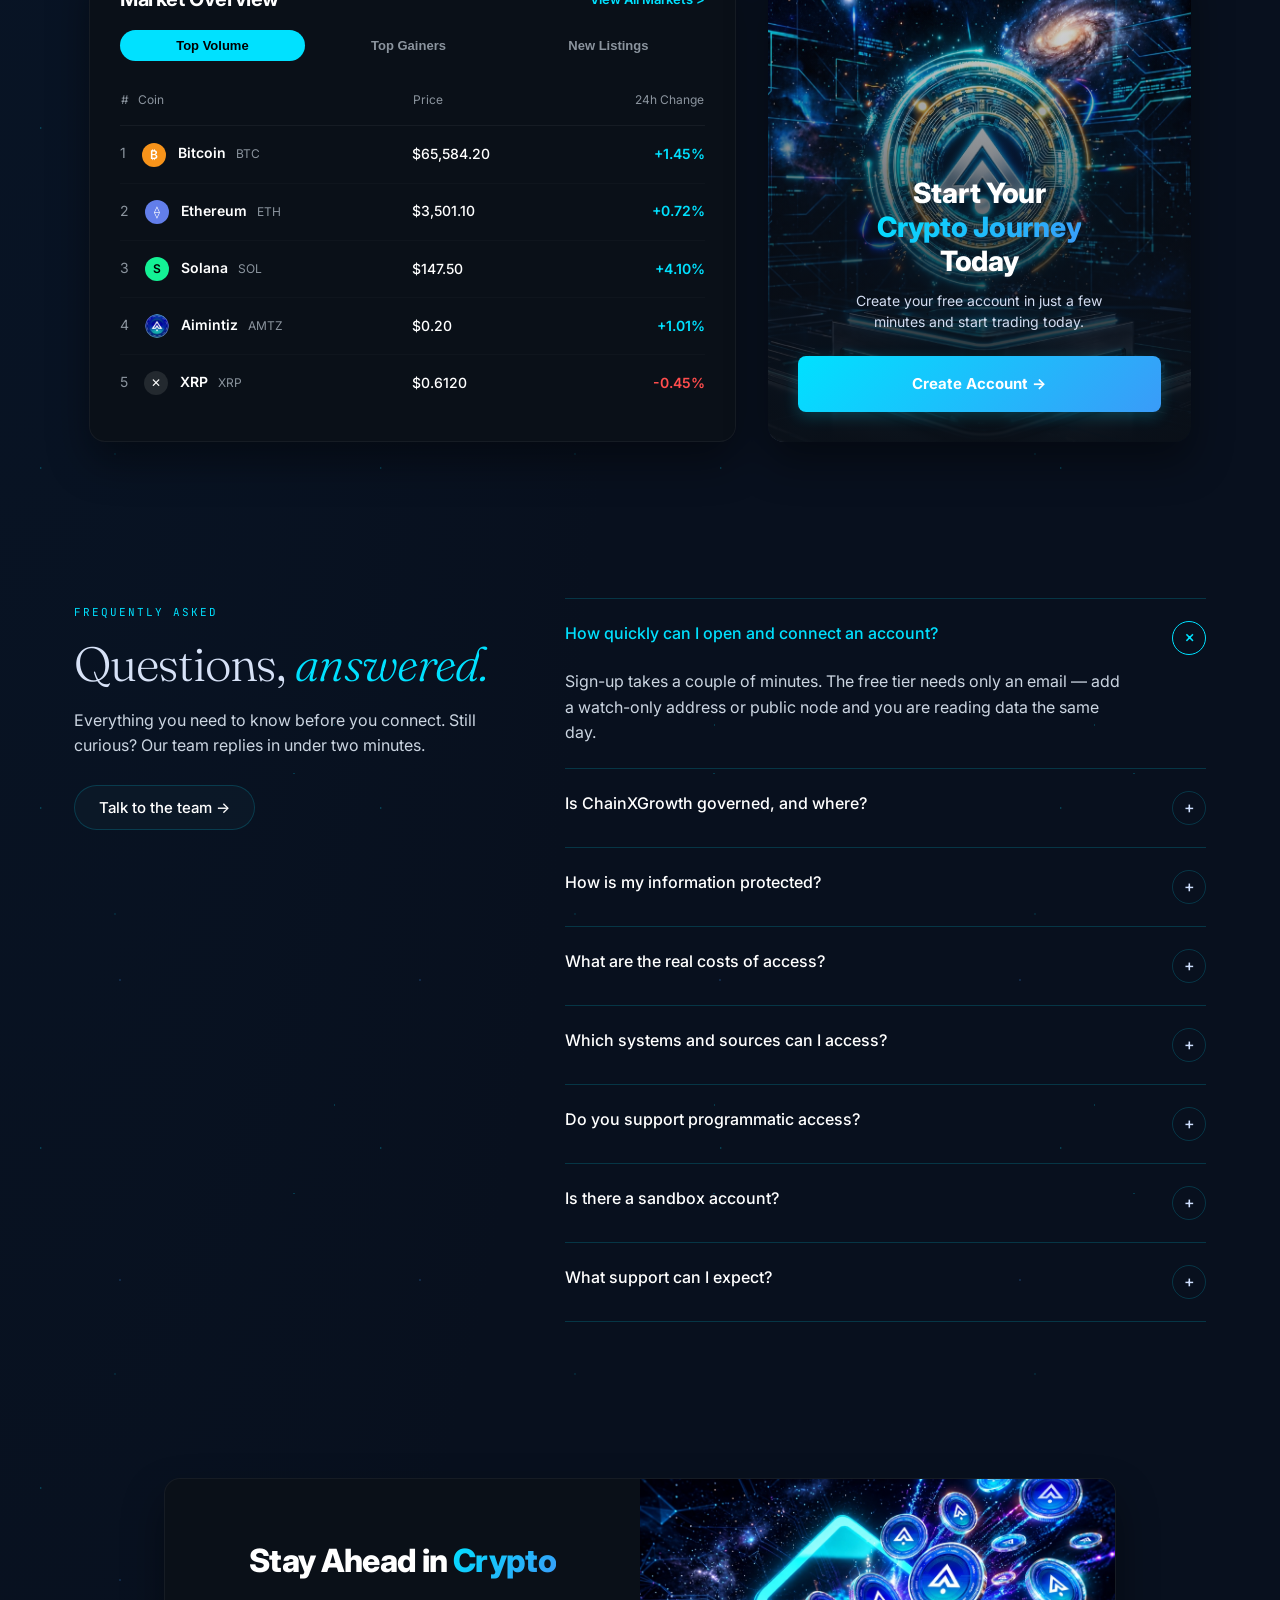
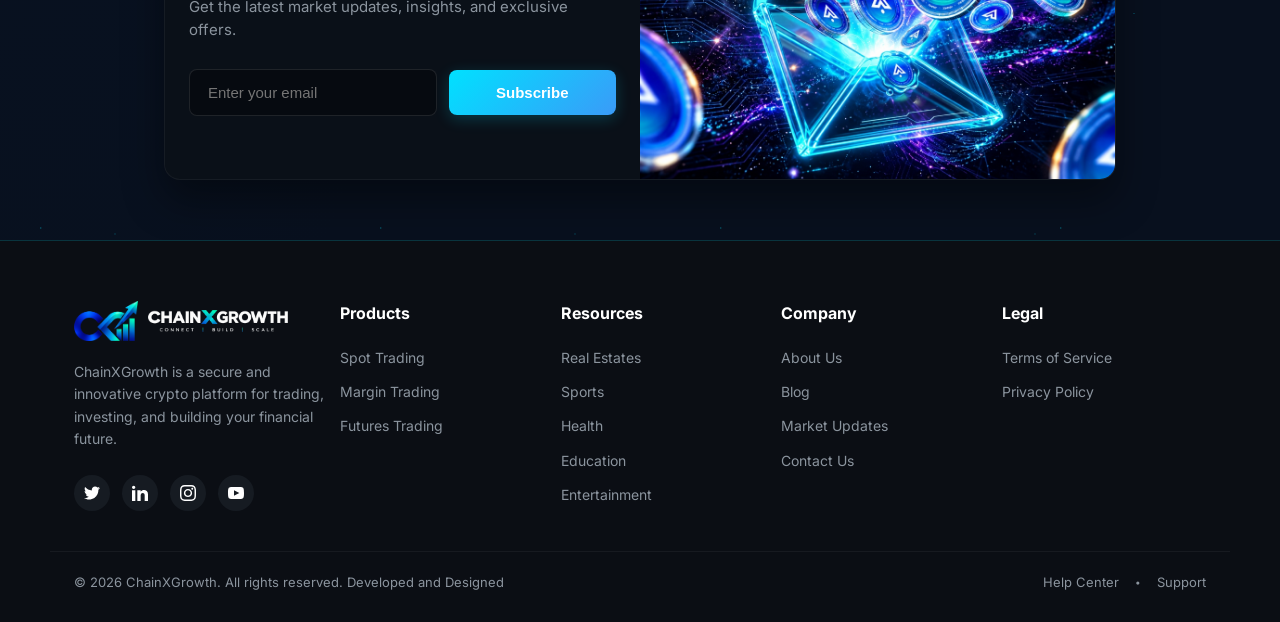
==== commit ca6239d9: "Updated code" ====
--- a/blockwatch-ai/index.html
+++ b/blockwatch-ai/index.html
@@ -10,7 +10,7 @@
     <meta name="theme-color" content="#08101e">
     <meta property="og:title" content="ChainXGrowth — the mind that reads Bitcoin">
     <meta property="og:description" content="Sourced, on-chain intelligence. Information only — not financial advice.">
-    <link rel="icon" href="assets/favicon_padded2.png" type="image/png">
+    <link rel="icon" href="assets/favicon_light.png" type="image/png">
     <link rel="preconnect" href="https://fonts.googleapis.com">
     <link rel="preconnect" href="https://fonts.gstatic.com" crossorigin>
     <link
@@ -95,7 +95,7 @@
                         </div>
                     </div><a
                     href="#faq">FAQ</a></div>
-            <div class="navr"><a class="si" href="#">Sign in</a><a class="btn pri" href="#pricing">Register →</a><button
+            <div class="navr"><a class="si" href="https://chainxgrowth.com/login">Login</a><a class="btn pri" href="https://chainxgrowth.com/register">Register →</a><button
                     class="menu" aria-label="Open menu" aria-expanded="false"><span></span><span></span></button></div>
         </div>
     </nav>
@@ -113,7 +113,7 @@
                     <p class="lead" style="font-size:18px;max-width:540px;margin-bottom:40px;color:#d3ddf2;">Join
                         millions of users worldwide and trade 350+ cryptocurrencies with ease, security, and confidence.
                     </p>
-                    <div class="ctas"><a class="btn pri" href="#"
+                    <div class="ctas"><a class="btn pri" href="https://chainxgrowth.com/register"
                             style="background:linear-gradient(135deg, #00e1ff, #3a9bf8);color:#fff;border:none;padding:14px 28px;font-weight:600;font-size:16px;transition: transform 0.2s, box-shadow 0.2s;box-shadow:0 4px 15px rgba(0,225,255,0.2);"
                             onmouseover="this.style.transform='translateY(-2px)'; this.style.boxShadow='0 6px 20px rgba(0,225,255,0.4)';" 
                             onmouseout="this.style.transform='translateY(0)'; this.style.boxShadow='0 4px 15px rgba(0,225,255,0.2)';"
@@ -150,8 +150,9 @@
                     <div style="display:flex; gap:16px; align-items:flex-start;">
                         <div
                             style="background:rgba(0,225,255,0.05); border:1px solid rgba(0,225,255,0.3); border-radius:12px; padding:14px; box-shadow:0 0 20px rgba(0,225,255,0.1) inset;">
-                            <svg viewBox="0 0 24 24" style="width:28px;height:28px;fill:var(--cy);">
+                            <svg viewBox="0 0 24 24" style="width:28px;height:28px;stroke:var(--cy);fill:none;stroke-width:2;stroke-linecap:round;stroke-linejoin:round;">
                                 <path d="M12 22s8-4 8-10V5l-8-3-8 3v7c0 6 8 10 8 10z" />
+                                <path d="M9 12l2 2 4-4" />
                             </svg>
                         </div>
                         <div>
@@ -166,7 +167,7 @@
                     <div style="display:flex; gap:16px; align-items:flex-start;">
                         <div
                             style="background:rgba(0,225,255,0.05); border:1px solid rgba(0,225,255,0.3); border-radius:12px; padding:14px; box-shadow:0 0 20px rgba(0,225,255,0.1) inset;">
-                            <svg viewBox="0 0 24 24" style="width:28px;height:28px;fill:var(--cy);">
+                            <svg viewBox="0 0 24 24" style="width:28px;height:28px;stroke:var(--cy);fill:none;stroke-width:2;stroke-linecap:round;stroke-linejoin:round;">
                                 <path d="M13 2L3 14h9l-1 8 10-12h-9l1-8z" />
                             </svg>
                         </div>
@@ -182,9 +183,12 @@
                     <div style="display:flex; gap:16px; align-items:flex-start;">
                         <div
                             style="background:rgba(0,225,255,0.05); border:1px solid rgba(0,225,255,0.3); border-radius:12px; padding:14px; box-shadow:0 0 20px rgba(0,225,255,0.1) inset;">
-                            <svg viewBox="0 0 24 24" style="width:28px;height:28px;fill:var(--cy);">
-                                <path
-                                    d="M20 7h-4V5c0-1.1-.9-2-2-2h-4c-1.1 0-2 .9-2 2v2H4c-1.1 0-2 .9-2 2v11c0 1.1.9 2 2 2h16c1.1 0 2-.9 2-2V9c0-1.1-.9-2-2-2zM10 5h4v2h-4V5zm10 15H4V9h16v11zM11 11h2v3h3v2h-3v3h-2v-3H8v-2h3v-3z" />
+                            <svg viewBox="0 0 24 24" style="width:28px;height:28px;stroke:var(--cy);fill:none;stroke-width:2;stroke-linecap:round;stroke-linejoin:round;">
+                                <polyline points="20 12 20 22 4 22 4 12" />
+                                <rect x="2" y="7" width="20" height="5" />
+                                <line x1="12" y1="22" x2="12" y2="7" />
+                                <path d="M12 7H7.5a2.5 2.5 0 0 1 0-5C11 2 12 7 12 7z" />
+                                <path d="M12 7h4.5a2.5 2.5 0 0 0 0-5C13 2 12 7 12 7z" />
                             </svg>
                         </div>
                         <div>
@@ -199,9 +203,9 @@
                     <div style="display:flex; gap:16px; align-items:flex-start;">
                         <div
                             style="background:rgba(0,225,255,0.05); border:1px solid rgba(0,225,255,0.3); border-radius:12px; padding:14px; box-shadow:0 0 20px rgba(0,225,255,0.1) inset;">
-                            <svg viewBox="0 0 24 24" style="width:28px;height:28px;fill:var(--cy);">
-                                <path
-                                    d="M12 2C6.48 2 2 6.48 2 12s4.48 10 10 10 10-4.48 10-10S17.52 2 12 2zm-1 14.5v-5l4 2.5-4 2.5z" />
+                            <svg viewBox="0 0 24 24" style="width:28px;height:28px;stroke:var(--cy);fill:none;stroke-width:2;stroke-linecap:round;stroke-linejoin:round;">
+                                <path d="M3 18v-6a9 9 0 0 1 18 0v6" />
+                                <path d="M21 19a2 2 0 0 1-2 2h-1a2 2 0 0 1-2-2v-3a2 2 0 0 1 2-2h3zM3 19a2 2 0 0 0 2 2h1a2 2 0 0 0 2-2v-3a2 2 0 0 0-2-2H3z" />
                             </svg>
                         </div>
                         <div>
@@ -228,9 +232,10 @@
                     <div class="card" style="text-align:center; padding:40px 24px;">
                         <div
                             style="width:56px; height:56px; background:rgba(0,225,255,0.05); border:1px solid rgba(0,225,255,0.3); border-radius:14px; display:inline-flex; align-items:center; justify-content:center; margin-bottom:24px; box-shadow:0 0 20px rgba(0,225,255,0.1) inset;">
-                            <svg width="28" height="28" viewBox="0 0 24 24" fill="var(--cy)">
-                                <path
-                                    d="M12 2C6.48 2 2 3.79 2 6s4.48 4 10 4 10-1.79 10-4-4.48-4-10-4zm0 6c-5.52 0-10 1.79-10 4s4.48 4 10 4 10-1.79 10-4-4.48-4-10-4zm0 6c-5.52 0-10 1.79-10 4s4.48 4 10 4 10-1.79 10-4-4.48-4-10-4z" />
+                            <svg width="28" height="28" viewBox="0 0 24 24" fill="none" stroke="var(--cy)" stroke-width="2" stroke-linecap="round" stroke-linejoin="round">
+                                <ellipse cx="12" cy="5" rx="9" ry="3" />
+                                <path d="M21 12c0 1.66-4 3-9 3s-9-1.34-9-3" />
+                                <path d="M3 5v14c0 1.66 4 3 9 3s9-1.34 9-3V5" />
                             </svg>
                         </div>
                         <h3
@@ -309,9 +314,10 @@
                 </div>
 
                 <div style="display:flex; align-items:center; gap:20px; flex:1; min-width: 180px;">
-                    <svg width="44" height="44" viewBox="0 0 24 24" fill="var(--cy)">
-                        <path
-                            d="M12 2C6.48 2 2 3.79 2 6s4.48 4 10 4 10-1.79 10-4-4.48-4-10-4zm0 6c-5.52 0-10 1.79-10 4s4.48 4 10 4 10-1.79 10-4-4.48-4-10-4zm0 6c-5.52 0-10 1.79-10 4s4.48 4 10 4 10-1.79 10-4-4.48-4-10-4z" />
+                    <svg width="44" height="44" viewBox="0 0 24 24" fill="none" stroke="var(--cy)" stroke-width="2" stroke-linecap="round" stroke-linejoin="round">
+                        <ellipse cx="12" cy="5" rx="9" ry="3" />
+                        <path d="M21 12c0 1.66-4 3-9 3s-9-1.34-9-3" />
+                        <path d="M3 5v14c0 1.66 4 3 9 3s9-1.34 9-3V5" />
                     </svg>
                     <div>
                         <div
@@ -338,8 +344,9 @@
                 </div>
 
                 <div style="display:flex; align-items:center; gap:20px; flex:1; min-width: 180px;">
-                    <svg width="44" height="44" viewBox="0 0 24 24" fill="var(--cy)">
-                        <path d="M12 1L3 5v6c0 5.55 3.84 10.74 9 12 5.16-1.26 9-6.45 9-12V5l-9-4z" />
+                    <svg width="44" height="44" viewBox="0 0 24 24" fill="none" stroke="var(--cy)" stroke-width="2" stroke-linecap="round" stroke-linejoin="round">
+                        <path d="M12 22s8-4 8-10V5l-8-3-8 3v7c0 6 8 10 8 10z" />
+                        <path d="M9 12l2 2 4-4" />
                     </svg>
                     <div>
                         <div
@@ -618,7 +625,7 @@
                                     <td style="padding:16px 0; color:#00e1ff; font-weight:600; text-align:right; border-bottom:1px solid rgba(255,255,255,0.02);">+4.10%</td>
                                 </tr>
                                 <tr>
-                                    <td style="padding:16px 0; color:#fff; font-weight:600; border-bottom:1px solid rgba(255,255,255,0.02); white-space:nowrap;"><span style="color:#8b949e; margin-right:12px; font-weight:400;">4</span> <img src="assets/aimintz_coin.jpg" style="width:24px; height:24px; border-radius:50%; margin-right:8px; vertical-align:middle; object-fit:cover;" alt="AMTZ"> AMTZ <span style="color:#8b949e; font-size:12px; margin-left:6px; font-weight:400;">AMTZ</span></td>
+                                    <td style="padding:16px 0; color:#fff; font-weight:600; border-bottom:1px solid rgba(255,255,255,0.02); white-space:nowrap;"><span style="color:#8b949e; margin-right:12px; font-weight:400;">4</span> <img src="assets/aimintz_coin.jpg" style="width:24px; height:24px; border-radius:50%; margin-right:8px; vertical-align:middle; object-fit:cover;" alt="Aimintiz"> Aimintiz <span style="color:#8b949e; font-size:12px; margin-left:6px; font-weight:400;">AMTZ</span></td>
                                     <td style="padding:16px 0; color:#fff; font-weight:500; border-bottom:1px solid rgba(255,255,255,0.02);">$0.20</td>
                                     <td style="padding:16px 0; color:#00e1ff; font-weight:600; text-align:right; border-bottom:1px solid rgba(255,255,255,0.02);">+1.01%</td>
                                 </tr>
@@ -717,7 +724,7 @@
                 <div><span class="mono" style="color:var(--cy)">Frequently asked</span>
                     <h2 style="margin:14px 0 18px">Questions, <em>answered.</em></h2>
                     <p class="lead">Everything you need to know before you connect. Still curious? Our team replies in
-                        under two minutes.</p><a class="btn" style="margin-top:26px" href="#">Talk to the team →</a>
+                        under two minutes.</p><a class="btn" style="margin-top:26px" href="mailto:info@chainxgrowth.com">Talk to the team →</a>
                 </div>
                 <div>
                     <details open>
@@ -782,12 +789,30 @@
             </div>
         </section>
     </main>
-    <footer style="background-color: #0b0e14; padding: 60px 0 30px; font-family: var(--sans);">
+    <style id="footer-styles">
+.footer-social:hover { background: #1f2937 !important; }
+.footer-link:hover { color: #fff !important; }
+/* Responsive Footer */
+.footer-wrap { gap: 40px; }
+.footer-col { margin-bottom: 0; }
+@media (max-width: 768px) {
+    .footer-wrap { gap: 24px !important; flex-direction: column; }
+    .footer-wrap > div { min-width: 100% !important; max-width: 100% !important; }
+    .footer-col h4 { margin-bottom: 12px !important; }
+    .footer-col ul { gap: 8px !important; }
+    footer { padding: 40px 0 20px !important; }
+    .footer-bottom { flex-direction: column; gap: 12px !important; text-align: center; }
+}
+@media (min-width: 769px) and (max-width: 1024px) {
+    .footer-wrap { gap: 24px !important; }
+}
+</style>
+<footer style="background-color: #0b0e14; padding: 60px 0 30px; font-family: var(--sans);">
         <div class="wrap"
-            style="display:flex; justify-content:space-between; flex-wrap:wrap; gap:40px; padding-bottom: 40px; border-bottom: 1px solid rgba(255,255,255,0.05); margin-bottom: 20px;">
-
-            <div style="flex:1; min-width: 250px; max-width: 320px;">
-                <a href="#"
+            class="footer-wrap" style="display:flex; justify-content:space-between; flex-wrap:wrap; padding-bottom: 40px; border-bottom: 1px solid rgba(255,255,255,0.05); margin-bottom: 20px;">
+
+            <div class="footer-col" style="flex:1; min-width: 250px; max-width: 320px;">
+                <a href="javascript:void(0)"
                     style="display:flex; align-items:center; gap:10px; margin-bottom: 20px; text-decoration:none;">
                     <img src="logo%20image/logo%20new.png" style="height:40px;">
                     <img src="logo%20image/logo%20new%202.png" alt="ChainXGrowth" style="height:22px;">
@@ -796,30 +821,30 @@
                     secure and innovative crypto platform for trading, investing, and building your financial future.
                 </p>
                 <div style="display:flex; gap:12px;">
-                    <a href="#"
+                    <a href="javascript:void(0)"
                         style="width:36px; height:36px; border-radius:50%; background:#161b22; display:grid; place-items:center; color:#fff; transition: background 0.2s;"
-                        onmouseover="this.style.background='#1f2937'" onmouseout="this.style.background='#161b22'"><svg
+                        class="footer-social"><svg
                             width="16" height="16" viewBox="0 0 24 24" fill="currentColor">
                             <path
                                 d="M24 4.557c-.883.392-1.832.656-2.828.775 1.017-.609 1.798-1.574 2.165-2.724-.951.564-2.005.974-3.127 1.195-.897-.957-2.178-1.555-3.594-1.555-3.179 0-5.515 2.966-4.797 6.045-4.091-.205-7.719-2.165-10.148-5.144-1.29 2.213-.669 5.108 1.523 6.574-.806-.026-1.566-.247-2.229-.616-.054 2.281 1.581 4.415 3.949 4.89-.693.188-1.452.232-2.224.084.626 1.956 2.444 3.379 4.6 3.419-2.07 1.623-4.678 2.348-7.29 2.04 2.179 1.397 4.768 2.212 7.548 2.212 9.142 0 14.307-7.721 13.995-14.646.962-.695 1.797-1.562 2.457-2.549z" />
                         </svg></a>
-                    <a href="#"
+                    <a href="javascript:void(0)"
                         style="width:36px; height:36px; border-radius:50%; background:#161b22; display:grid; place-items:center; color:#fff; transition: background 0.2s;"
-                        onmouseover="this.style.background='#1f2937'" onmouseout="this.style.background='#161b22'"><svg
+                        class="footer-social"><svg
                             width="16" height="16" viewBox="0 0 24 24" fill="currentColor">
                             <path
                                 d="M4.98 3.5c0 1.381-1.11 2.5-2.48 2.5s-2.48-1.119-2.48-2.5c0-1.38 1.11-2.5 2.48-2.5s2.48 1.12 2.48 2.5zm.02 4.5h-5v16h5v-16zm7.982 0h-4.968v16h4.969v-8.399c0-4.67 6.029-5.052 6.029 0v8.399h4.988v-10.131c0-7.88-8.922-7.593-11.018-3.714v-2.155z" />
                         </svg></a>
-                    <a href="#"
+                    <a href="javascript:void(0)"
                         style="width:36px; height:36px; border-radius:50%; background:#161b22; display:grid; place-items:center; color:#fff; transition: background 0.2s;"
-                        onmouseover="this.style.background='#1f2937'" onmouseout="this.style.background='#161b22'"><svg
+                        class="footer-social"><svg
                             width="16" height="16" viewBox="0 0 24 24" fill="currentColor">
                             <path
                                 d="M12 2.163c3.204 0 3.584.012 4.85.07 3.252.148 4.771 1.691 4.919 4.919.058 1.265.069 1.645.069 4.849 0 3.205-.012 3.584-.069 4.849-.149 3.225-1.664 4.771-4.919 4.919-1.266.058-1.644.07-4.85.07-3.204 0-3.584-.012-4.849-.07-3.26-.149-4.771-1.699-4.919-4.92-.058-1.265-.07-1.644-.07-4.849 0-3.204.013-3.583.07-4.849.149-3.227 1.664-4.771 4.919-4.919 1.266-.057 1.645-.069 4.849-.069zm0-2.163c-3.259 0-3.667.014-4.947.072-4.358.2-6.78 2.618-6.98 6.98-.059 1.281-.073 1.689-.073 4.948 0 3.259.014 3.668.072 4.948.2 4.358 2.618 6.78 6.98 6.98 1.281.058 1.689.072 4.948.072 3.259 0 3.668-.014 4.948-.072 4.354-.2 6.782-2.618 6.979-6.98.059-1.28.073-1.689.073-4.948 0-3.259-.014-3.667-.072-4.947-.196-4.354-2.617-6.78-6.979-6.98-1.281-.059-1.69-.073-4.949-.073zm0 5.838c-3.403 0-6.162 2.759-6.162 6.162s2.759 6.163 6.162 6.163 6.162-2.759 6.162-6.163c0-3.403-2.759-6.162-6.162-6.162zm0 10.162c-2.209 0-4-1.79-4-4 0-2.209 1.791-4 4-4s4 1.791 4 4c0 2.21-1.791 4-4 4zm6.406-11.845c-.796 0-1.441.645-1.441 1.44s.645 1.44 1.441 1.44c.795 0 1.439-.645 1.439-1.44s-.644-1.44-1.439-1.44z" />
                         </svg></a>
-                    <a href="#"
+                    <a href="javascript:void(0)"
                         style="width:36px; height:36px; border-radius:50%; background:#161b22; display:grid; place-items:center; color:#fff; transition: background 0.2s;"
-                        onmouseover="this.style.background='#1f2937'" onmouseout="this.style.background='#161b22'"><svg
+                        class="footer-social"><svg
                             width="16" height="16" viewBox="0 0 24 24" fill="currentColor">
                             <path
                                 d="M19.615 3.184c-3.604-.246-11.631-.245-15.23 0-3.897.266-4.356 2.62-4.385 8.816.029 6.185.484 8.549 4.385 8.816 3.6.245 11.626.246 15.23 0 3.897-.266 4.356-2.62 4.385-8.816-.029-6.185-.484-8.549-4.385-8.816zm-10.615 12.816v-8l8 3.993-8 4.007z" />
@@ -827,114 +852,58 @@
                 </div>
             </div>
 
-            <div style="flex:1; min-width: 150px;">
+            <div class="footer-col" style="flex:1; min-width: 150px;">
                 <h4 style="color:#fff; font-weight:700; font-size:16px; margin:0 0 20px;">Products</h4>
                 <ul style="list-style:none; padding:0; margin:0; display:flex; flex-direction:column; gap:12px;">
                     <li><a href="https://chainxgrowth.com/register" style="color:#8b949e; font-size:14px; text-decoration:none; transition: color 0.2s;"
-                            onmouseover="this.style.color='#fff'" onmouseout="this.style.color='#8b949e'">Spot
+                            class="footer-link">Spot
                             Trading</a></li>
                     <li><a href="https://chainxgrowth.com/register" style="color:#8b949e; font-size:14px; text-decoration:none; transition: color 0.2s;"
-                            onmouseover="this.style.color='#fff'" onmouseout="this.style.color='#8b949e'">Margin
+                            class="footer-link">Margin
                             Trading</a></li>
                     <li><a href="https://chainxgrowth.com/register" style="color:#8b949e; font-size:14px; text-decoration:none; transition: color 0.2s;"
-                            onmouseover="this.style.color='#fff'" onmouseout="this.style.color='#8b949e'">Futures
+                            class="footer-link">Futures
                             Trading</a></li>
-                    <li><a href="#" style="color:#8b949e; font-size:14px; text-decoration:none; transition: color 0.2s;"
-                            onmouseover="this.style.color='#fff'" onmouseout="this.style.color='#8b949e'">Earn</a></li>
-                    <li><a href="#" style="color:#8b949e; font-size:14px; text-decoration:none; transition: color 0.2s;"
-                            onmouseover="this.style.color='#fff'" onmouseout="this.style.color='#8b949e'">Launchpad</a>
-                    </li>
                 </ul>
             </div>
 
-            <div style="flex:1; min-width: 150px;">
+            <div class="footer-col" style="flex:1; min-width: 150px;">
                 <h4 style="color:#fff; font-weight:700; font-size:16px; margin:0 0 20px;">Resources</h4>
                 <ul style="list-style:none; padding:0; margin:0; display:flex; flex-direction:column; gap:12px;">
-                    <li><a href="#" style="color:#8b949e; font-size:14px; text-decoration:none; transition: color 0.2s;"
-                            onmouseover="this.style.color='#fff'" onmouseout="this.style.color='#8b949e'">Help
-                            Center</a></li>
-                    <li><a href="#" style="color:#8b949e; font-size:14px; text-decoration:none; transition: color 0.2s;"
-                            onmouseover="this.style.color='#fff'" onmouseout="this.style.color='#8b949e'">Fees</a></li>
-                    <li><a href="#" style="color:#8b949e; font-size:14px; text-decoration:none; transition: color 0.2s;"
-                            onmouseover="this.style.color='#fff'" onmouseout="this.style.color='#8b949e'">API</a></li>
-                    <li><a href="#" style="color:#8b949e; font-size:14px; text-decoration:none; transition: color 0.2s;"
-                            onmouseover="this.style.color='#fff'" onmouseout="this.style.color='#8b949e'">Blog</a></li>
-                    <li><a href="#" style="color:#8b949e; font-size:14px; text-decoration:none; transition: color 0.2s;"
-                            onmouseover="this.style.color='#fff'" onmouseout="this.style.color='#8b949e'">Market
-                            Updates</a></li>
+                    
+                    <li><a href="real-estates.html" style="color:#8b949e; font-size:14px; text-decoration:none; transition: color 0.2s;" class="footer-link">Real Estates</a></li>
+                    <li><a href="sports.html" style="color:#8b949e; font-size:14px; text-decoration:none; transition: color 0.2s;" class="footer-link">Sports</a></li>
+                    <li><a href="health.html" style="color:#8b949e; font-size:14px; text-decoration:none; transition: color 0.2s;" class="footer-link">Health</a></li>
+                    <li><a href="education.html" style="color:#8b949e; font-size:14px; text-decoration:none; transition: color 0.2s;" class="footer-link">Education</a></li>
+                    <li><a href="entertainment.html" style="color:#8b949e; font-size:14px; text-decoration:none; transition: color 0.2s;" class="footer-link">Entertainment</a></li>
                 </ul>
             </div>
 
-            <div style="flex:1; min-width: 150px;">
+            <div class="footer-col" style="flex:1; min-width: 150px;">
                 <h4 style="color:#fff; font-weight:700; font-size:16px; margin:0 0 20px;">Company</h4>
                 <ul style="list-style:none; padding:0; margin:0; display:flex; flex-direction:column; gap:12px;">
-                    <li><a href="#" style="color:#8b949e; font-size:14px; text-decoration:none; transition: color 0.2s;"
-                            onmouseover="this.style.color='#fff'" onmouseout="this.style.color='#8b949e'">About Us</a>
-                    </li>
-                    <li><a href="#" style="color:#8b949e; font-size:14px; text-decoration:none; transition: color 0.2s;"
-                            onmouseover="this.style.color='#fff'" onmouseout="this.style.color='#8b949e'">Careers</a>
-                    </li>
-                    <li><a href="mailto:info@chainxgrowth.com" style="color:#8b949e; font-size:14px; text-decoration:none; transition: color 0.2s;"
-                            onmouseover="this.style.color='#fff'" onmouseout="this.style.color='#8b949e'">Contact Us</a>
-                    </li>
+                    <li><a href="about.html" style="color:#8b949e; font-size:14px; text-decoration:none; transition: color 0.2s;" class="footer-link">About Us</a></li>
+                    <li><a href="javascript:void(0)" style="color:#8b949e; font-size:14px; text-decoration:none; transition: color 0.2s;" class="footer-link">Blog</a></li>
+                    <li><a href="index.html#market-overview" style="color:#8b949e; font-size:14px; text-decoration:none; transition: color 0.2s;" class="footer-link">Market Updates</a></li>
+                    <li><a href="mailto:info@chainxgrowth.com" style="color:#8b949e; font-size:14px; text-decoration:none; transition: color 0.2s;" class="footer-link">Contact Us</a></li>
                 </ul>
             </div>
 
-            <div style="flex:1; min-width: 160px;">
+            <div class="footer-col" style="flex:1; min-width: 160px;">
                 <h4 style="color:#fff; font-weight:700; font-size:16px; margin:0 0 20px;">Legal</h4>
                 <ul style="list-style:none; padding:0; margin:0; display:flex; flex-direction:column; gap:12px;">
-                    <li><a href="#" style="color:#8b949e; font-size:14px; text-decoration:none; transition: color 0.2s;"
-                            onmouseover="this.style.color='#fff'" onmouseout="this.style.color='#8b949e'">Terms of
-                            Service</a></li>
-                    <li><a href="#" style="color:#8b949e; font-size:14px; text-decoration:none; transition: color 0.2s;"
-                            onmouseover="this.style.color='#fff'" onmouseout="this.style.color='#8b949e'">Privacy
-                            Policy</a></li>
+                    <li><a href="terms.html" style="color:#8b949e; font-size:14px; text-decoration:none; transition: color 0.2s;" class="footer-link">Terms of Service</a></li>
+                    <li><a href="privacy.html" style="color:#8b949e; font-size:14px; text-decoration:none; transition: color 0.2s;" class="footer-link">Privacy Policy</a></li>
                 </ul>
-
-                <h4 style="color:#fff; font-weight:700; font-size:16px; margin:30px 0 20px;">Download App</h4>
-                <div style="display:flex; flex-direction:column; gap:12px;">
-                    <a href="#"
-                        style="display:flex; align-items:center; gap:10px; background:#161b22; padding:8px 14px; border-radius:8px; text-decoration:none; color:#fff; border: 1px solid transparent; transition: border 0.2s;"
-                        onmouseover="this.style.borderColor='rgba(0,225,255,0.3)'"
-                        onmouseout="this.style.borderColor='transparent'">
-                        <svg width="24" height="24" viewBox="0 0 384 512" fill="currentColor" style="flex-shrink: 0;">
-                            <path
-                                d="M318.7 268.7c-.2-36.7 16.4-64.4 50-84.8-18.8-26.9-47.2-41.7-84.7-44.6-35.5-2.8-74.3 20.7-88.5 20.7-15 0-49.4-19.7-76.4-19.7C63.3 141.2 4 184.8 4 273.5q0 39.3 14.4 81.2c12.8 36.7 59 126.7 107.2 125.2 25.2-.6 43-17.9 75.8-17.9 31.8 0 48.3 17.9 76.4 17.9 48.6-.7 90.4-82.5 102.6-119.3-65.2-30.7-61.7-90-61.7-91.9zm-56.6-164.2c27.3-32.4 24.8-61.9 24-72.5-24.1 1.4-52 16.4-67.9 34.9-17.5 19.8-27.8 44.3-25.6 71.9 26.1 2 49.9-11.4 69.5-34.3z" />
-                        </svg>
-                        <div style="display:flex; flex-direction:column;">
-                            <span style="font-size:10px; color:#8b949e; line-height:1;">Download on the</span>
-                            <span style="font-size:14px; font-weight:600; line-height:1.2;">App Store</span>
-                        </div>
-                    </a>
-                    <a href="#"
-                        style="display:flex; align-items:center; gap:10px; background:#161b22; padding:8px 14px; border-radius:8px; text-decoration:none; color:#fff; border: 1px solid transparent; transition: border 0.2s;"
-                        onmouseover="this.style.borderColor='rgba(0,225,255,0.3)'"
-                        onmouseout="this.style.borderColor='transparent'">
-                        <svg width="24" height="24" viewBox="0 0 512 512" fill="currentColor" style="flex-shrink: 0;">
-                            <path
-                                d="M325.3 234.3L104.6 13l280.8 161.2-60.1 60.1zM47 0C34 6.8 25.3 19.2 25.3 35.3v441.3c0 16.1 8.7 28.5 21.7 35.3l256.6-256L47 0zm425.2 225.6l-58.9-34.1-65.7 64.5 65.7 64.5 60.1-34.1c18-14.3 18-46.5-1.2-60.8zM104.6 499l280.8-161.2-60.1-60.1L104.6 499z" />
-                        </svg>
-                        <div style="display:flex; flex-direction:column;">
-                            <span style="font-size:10px; color:#8b949e; line-height:1;">GET IT ON</span>
-                            <span style="font-size:14px; font-weight:600; line-height:1.2;">Google Play</span>
-                        </div>
-                    </a>
-                </div>
             </div>
         </div>
 
-        <div class="wrap"
-            style="display:flex; justify-content:space-between; flex-wrap:wrap; gap:16px; font-size:13px; color:#8b949e; align-items:center;">
-            <span>© 2026 ChainXGrowth. All rights reserved. Developed and designed by Anjishnu Sadhu.</span>
+        <div class="wrap footer-bottom" style="display:flex; justify-content:space-between; flex-wrap:wrap; gap:16px; font-size:13px; color:#8b949e; align-items:center;">
+            <span>© 2026 ChainXGrowth. All rights reserved. <a href="https://jan-war.vercel.app/" target="_blank" rel="noopener noreferrer" style="color: inherit; text-decoration: none; transition: color 0.2s;" class="footer-link">Developed and Designed</a></span>
             <div style="display:flex; gap:16px; align-items:center;">
-                <a href="#" style="color:#8b949e; text-decoration:none; transition: color 0.2s;"
-                    onmouseover="this.style.color='#fff'" onmouseout="this.style.color='#8b949e'">Security</a>
-                <span style="font-size:10px;">•</span>
-                <a href="#" style="color:#8b949e; text-decoration:none; transition: color 0.2s;"
-                    onmouseover="this.style.color='#fff'" onmouseout="this.style.color='#8b949e'">Status</a>
-                <span style="font-size:10px;">•</span>
-                <a href="#" style="color:#8b949e; text-decoration:none; transition: color 0.2s;"
-                    onmouseover="this.style.color='#fff'" onmouseout="this.style.color='#8b949e'">Support</a>
+                <a href="mailto:info@chainxgrowth.com" style="color:#8b949e; text-decoration:none; transition: color 0.2s;" class="footer-link">Help Center</a>
+                <span style="font-size:10px;">&#8226;</span>
+                <a href="mailto:info@chainxgrowth.com" style="color:#8b949e; text-decoration:none; transition: color 0.2s;" class="footer-link">Support</a>
             </div>
         </div>
     </footer>
@@ -961,3 +930,4 @@
 
 
 
+
--- a/blockwatch-ai/css/fabric.css
+++ b/blockwatch-ai/css/fabric.css
@@ -106,6 +106,9 @@
   position:relative;
   z-index:1
 }
+.fabric .mid {
+  transform: translateY(-16px);
+}
 
 .ln {
   position:absolute;
--- a/blockwatch-ai/css/responsive.css
+++ b/blockwatch-ai/css/responsive.css
@@ -1,81 +1,134 @@
 /* Responsive + reduced-motion rules (load last) */
 @media(max-width:1150px) {
-  .links,.navr .si {
-    display:none
+
+  .links,
+  .navr .si {
+    display: none
   }
-  .hero .wrap,.show,.faq {
-    grid-template-columns:1fr
+
+  .hero .wrap,
+  .show,
+  .faq {
+    grid-template-columns: 1fr
   }
+
   .orb {
-    max-width:340px
+    max-width: 340px
   }
+
   .fabric {
-    grid-template-columns:1fr 1fr
+    grid-template-columns: 1fr 1fr
   }
+
+  .fabric .ln {
+    display: block !important;
+  }
+
+  .fabric .ln:nth-child(1) {
+    top: auto !important;
+    bottom: 374px !important;
+  }
+
+  .fabric .ln:nth-child(2) {
+    top: auto !important;
+    bottom: 222px !important;
+  }
+
+  .fabric .ln:nth-child(3) {
+    top: auto !important;
+    bottom: 70px !important;
+  }
+
+  .fabric::before {
+    content: "";
+    position: absolute;
+    left: 50%;
+    top: 150px;
+    bottom: 70px;
+    width: 1px;
+    background: repeating-linear-gradient(180deg, #00e1ff55 0 12px, transparent 12px 24px);
+    z-index: 0;
+  }
+
   .fabric .mid {
-    grid-column:1/-1;
-    order:-1
+    grid-column: 1/-1;
+    order: -1
   }
-  .col,.col.r {
-    align-items:center
+
+  .col,
+  .col.r {
+    align-items: center
   }
-  .bento,.grid3,.price {
-    grid-template-columns:1fr
+
+  .bento,
+  .grid3,
+  .price {
+    grid-template-columns: 1fr
   }
+
   .bento>* {
-    grid-column:auto!important;
-    grid-row:auto!important
+    grid-column: auto !important;
+    grid-row: auto !important
   }
+
   .steps {
-    grid-template-columns:1fr 1fr
+    grid-template-columns: 1fr 1fr
   }
+
   .steps::before {
-    display:none
+    display: none
   }
+
   section {
-    padding:64px 0
+    padding: 64px 0
   }
+
   .chips {
-    grid-template-columns:1fr
+    grid-template-columns: 1fr
   }
+
   .show .body {
-    padding:28px
+    padding: 28px
   }
 }
 
 @media(prefers-reduced-motion:reduce) {
   * {
-    animation:none!important;
-    transition:none!important
+    animation: none !important;
+    transition: none !important
   }
 }
 
 @media(max-width:1150px) {
   .menu {
-    display:grid
+    display: grid
   }
+
   nav.open .links {
-    display:flex;
-    position:absolute;
-    top:72px;
-    left:0;
-    right:0;
+    display: flex;
+    position: absolute;
+    top: 72px;
+    left: 0;
+    right: 0;
     max-height: calc(100vh - 72px);
     overflow-y: auto;
-    flex-direction:column;
-    gap:6px;
-    padding:16px 24px 24px;
-    background:#06080df5;
-    border-bottom:1px solid var(--line)
+    flex-direction: column;
+    gap: 6px;
+    padding: 16px 24px 24px;
+    background: #06080df5;
+    border-bottom: 1px solid var(--line)
   }
+
   nav.open .links a {
-    padding:12px 0;
-    font-size:17px
+    padding: 12px 0;
+    font-size: 17px
   }
+
   .res-dropdown {
     flex-direction: column;
     align-items: flex-start !important;
   }
+
   .res-dropdown .dropdown-content {
     position: static !important;
     transform: none !important;
@@ -92,10 +145,12 @@
   nav .wrap {
     gap: 8px;
   }
+
   .navr {
     gap: 10px;
   }
+
   .logo img:last-child {
     display: none;
   }
-}
+}
